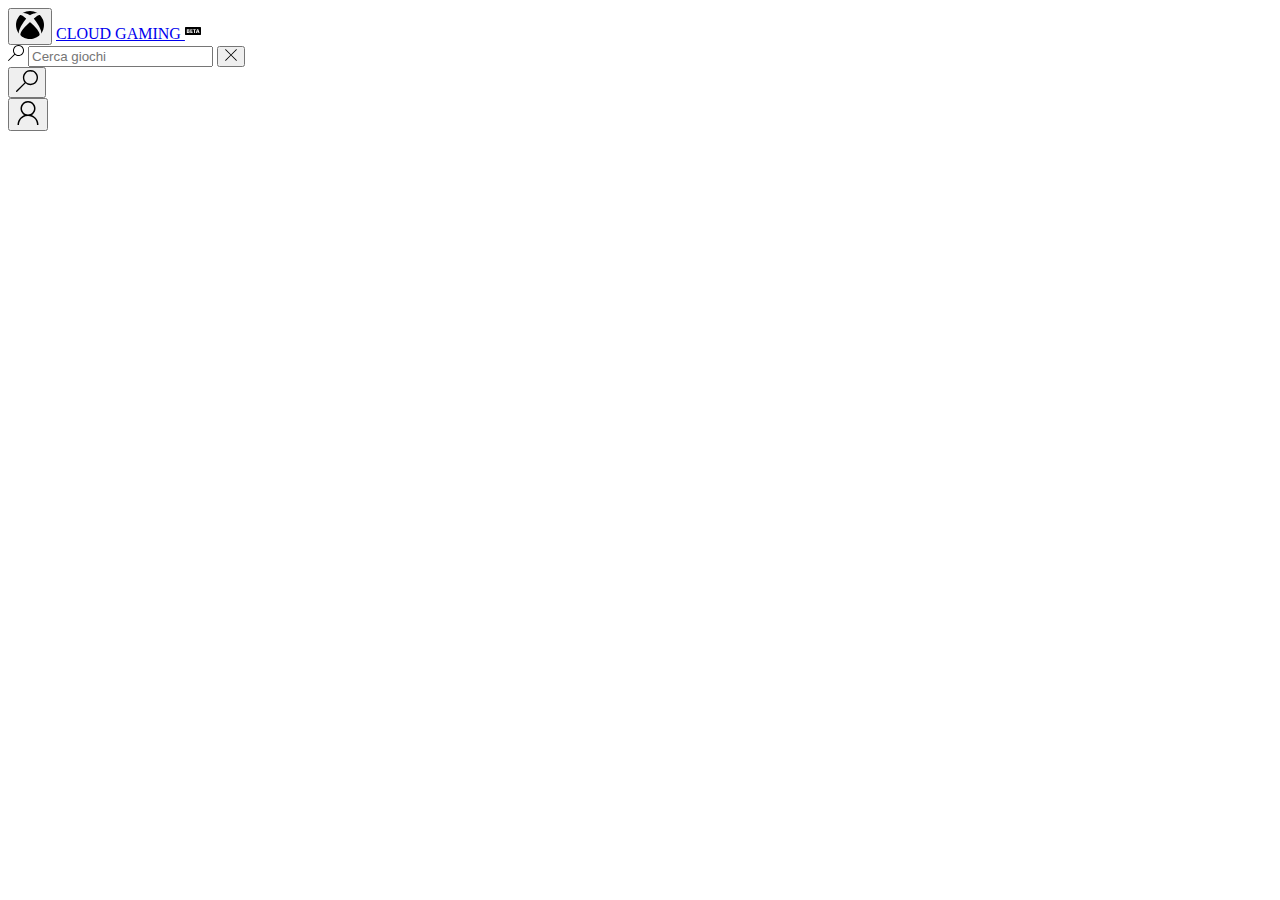
==== game.html @ 28922e5b "Merge pull request #56 from JCGrnm/feature/game-page" ====
<!DOCTYPE html>
<html lang="en">
  <head>
    <meta charset="UTF-8" />
    <meta http-equiv="X-UA-Compatible" content="IE=edge" />
    <meta name="viewport" content="width=device-width, initial-scale=1.0" />
    <title>Xbox Cloud Gaming (beta)</title>
    <link rel="icon" type="x/icon" href="./assets/consoles-xbox-16.ico" />
    <link rel="stylesheet" href="./css/index.css" />
  </head>
  <body>
    <nav>
      <div class="navbar">
        <div class="navbar__left">
          <button>
            <svg
              xmlns="http://www.w3.org/2000/svg"
              viewBox="0 0 2048 2048"
              width="28px"
              height="28px"
              class="Button-module__buttonIcon___540Jm Button-module__noMargin___5UbzU XboxButton-module__headerXboxIcon___Wjzpv Icon-module__icon___6ICyA"
              aria-hidden="true"
            >
              <title>Guida Xbox Cloud Gaming</title>
              <path
                d="M492 158q-4 0-5-1v-2l2-3Q614 77 746 39t278-39q143 0 277 38t256 113l3 2q-3 5-6 5-8 0-17-2t-17-4q-9-1-18-1t-18 0q-47 0-95 9t-96 24-92 34-88 39q-22 11-44 21t-43 25h-5q-43-27-100-54t-120-49-123-36-113-14q-19 0-39 4t-34 4zm251 412q-44 53-101 128T525 862t-117 184-102 189-72 180-28 156q0 17 2 37t8 36l-1 2-2 1-4-2q-103-139-156-293T0 1024q0-98 20-199t60-196 96-180 130-153q5-4 15-5t15-2q30 0 66 14t75 38 76 53 74 60 65 59 51 50l1 4-1 3zm968-281q7 0 16 1t15 6q73 71 130 155t96 178 59 194 21 201q0 173-53 328t-156 293l-6 1-2-3q3-4 5-14t3-21 2-22 1-16q0-69-27-155t-72-180-102-190-117-184-117-163-102-129l-1-3 1-3q21-21 50-49t65-58 73-61 77-53 75-38 66-15zm-687 533q29 18 56 42t54 47q42 37 102 94t127 128 131 149 117 155 84 149 32 129q0 23-6 43t-23 37q-31 31-69 57t-76 49q-120 72-254 109t-275 38q-141 0-274-37t-255-110q-17-10-43-26t-51-37-47-40-27-39q-7-20-7-45 0-54 30-122t78-142 110-149 123-142 118-123 97-92q34-30 72-64t76-58z"
              ></path>
            </svg>
          </button>
          <a href="./index.html"
            >CLOUD GAMING
            <svg
              xmlns="http://www.w3.org/2000/svg"
              viewBox="0 0 2048 2048"
              width="1em"
              height="1em"
              class="CloudGamingButton-module__betaIcon___Xy-SS Icon-module__icon___6ICyA Icon-module__xLarge___Hh0AA"
            >
              <title>BETA</title>
              <path
                d="M395 986h-49V869h42q14 0 28 2t26 8 19 16 8 28q0 32-22 47t-52 16zm93 146q0 36-25 51t-57 15h-60v-130h61q31 0 56 14t25 50zm1133-257q2 23 9 44l53 166h-127l54-167q8-21 9-43h2zm334-363q19 0 36 7t29 20 20 30 8 36v838q0 19-7 36t-20 29-30 20-36 8H93q-19 0-36-7t-29-20-20-30-8-36V605q0-19 7-36t20-29 30-20 36-8h1862zM605 1133q0-52-33-81t-82-37v-1q19-6 36-16t31-24 21-32 8-39q0-35-16-57t-41-36-55-18-59-5H235v493h190q35 0 67-8t58-26 40-46 15-67zm377 147v-90H797v-113h162v-90H797V878h174v-91H686v493h296zm291 0V878h141v-91h-392v91h139v402h112zm470 0h121l-175-493h-132l-179 493h120l35-110h175l35 110z"
              ></path>
            </svg>
          </a>
        </div>
        <div class="navbar__right">
          <form>
            <label for="search">
              <div class="navbar__searchbar">
                <div class="navbar__searchbar-inner">
                  <svg
                    xmlns="http://www.w3.org/2000/svg"
                    viewBox="0 0 2048 2048"
                    width="16px"
                    height="16px"
                    class="Button-module__buttonIcon___540Jm Button-module__noMargin___5UbzU SmallScreenSearchIconButton-module__icon___pnlay Icon-module__icon___6ICyA"
                    aria-hidden="true"
                  >
                    <path
                      d="M1344 0q97 0 187 25t168 71 143 110 110 142 71 169 25 187q0 97-25 187t-71 168-110 143-142 110-169 71-187 25q-127 0-240-41t-211-122l-784 784q-19 19-45 19t-45-19-19-45q0-26 19-45l784-784q-80-98-121-211t-42-240q0-97 25-187t71-168 110-143T988 96t169-71 187-25zm0 1280q119 0 224-45t183-124 123-183 46-224q0-119-45-224t-124-183-183-123-224-46q-119 0-224 45T937 297 814 480t-46 224q0 119 45 224t124 183 183 123 224 46z"
                    ></path>
                  </svg>
                  <input
                    type="search"
                    id="search"
                    placeholder="Cerca giochi"
                    autocomplete="off"
                  />
                  <button>
                    <svg
                      xmlns="http://www.w3.org/2000/svg"
                      viewBox="0 0 2048 2048"
                      width="12px"
                      height="12px"
                      class="Button-module__buttonIcon___540Jm Button-module__noMargin___5UbzU Input-module__acceleratorIcon___aeQsz Icon-module__icon___6ICyA Icon-module__xxSmall___vViZA"
                      aria-hidden="true"
                    >
                      <path
                        d="M2029 109l-914 915 914 915-90 90-915-914-915 914-90-90 914-915L19 109l90-90 915 914 915-914 90 90z"
                      ></path>
                    </svg>
                  </button>
                </div>
              </div>
            </label>
            <button class="navbar__search-btn">
              <svg
                xmlns="http://www.w3.org/2000/svg"
                viewBox="0 0 2048 2048"
                width="22px"
                height="22px"
                class="Button-module__buttonIcon___540Jm Button-module__noMargin___5UbzU SmallScreenSearchIconButton-module__icon___pnlay Icon-module__icon___6ICyA"
                aria-hidden="true"
              >
                <path
                  d="M1344 0q97 0 187 25t168 71 143 110 110 142 71 169 25 187q0 97-25 187t-71 168-110 143-142 110-169 71-187 25q-127 0-240-41t-211-122l-784 784q-19 19-45 19t-45-19-19-45q0-26 19-45l784-784q-80-98-121-211t-42-240q0-97 25-187t71-168 110-143T988 96t169-71 187-25zm0 1280q119 0 224-45t183-124 123-183 46-224q0-119-45-224t-124-183-183-123-224-46q-119 0-224 45T937 297 814 480t-46 224q0 119 45 224t124 183 183 123 224 46z"
                ></path>
              </svg>
            </button>
          </form>
          <button class="navbar__user-btn">
            <svg
              xmlns="http://www.w3.org/2000/svg"
              viewBox="0 0 2048 2048"
              width="24px"
              height="24px"
              class="GamerPic-module__playerIcon___plBaj Icon-module__icon___6ICyA"
              aria-hidden="true"
            >
              <path
                d="M1329 1203q136 47 245 131t187 195 118 243 41 276h-128q0-164-58-304t-162-244-243-161-305-59q-108 0-206 27t-184 76-155 119-119 155-77 184-27 207H128q0-143 42-274t119-242 186-195 245-133q-78-42-140-102T475 968t-67-156-24-172q0-88 23-170t64-153 100-129T701 88t153-65 170-23q88 0 170 23t153 64 129 100 100 130 65 153 23 170q0 87-23 170t-67 157-106 134-139 102zM512 640q0 106 40 199t110 162 163 110 199 41q106 0 199-40t162-110 110-163 41-199q0-106-40-199t-110-162-163-110-199-41q-106 0-199 40T663 278 553 441t-41 199z"
              ></path>
            </svg>
          </button>
        </div>
      </div>
    </nav>
    <main>
      <div class="sections-wrapper"></div>
    </main>
    <!-- <footer>
      <div class="footer">
        <div class="footer__content">
          <div class="footer__column footer__column--explore">
            <h3>Esplora</h3>
            <a href="#">Xbox console</a>
            <a href="#">Giochi per Xbox</a>
            <a href="#">Xbox Game Pass</a>
            <a href="#">Accessori per Xbox</a>
          </div>
          <div class="footer__column footer__column--resource">
            <h3>Risorse</h3>
            <a href="#">Supporto Xbox</a>
            <a href="#">Commenti e suggerimenti</a>
            <a href="#">Standard della community</a>
            <a href="#">Avviso Fotosensibilità</a>
          </div>
          <div class="footer__column footer__column--store">
            <h3>Microsoft Store</h3>
            <a href="#">Account Microsoft</a>
            <a href="#">Supporto Microsoft Store</a>
            <a href="#">Resi</a>
            <a href="#">Tracciamento ordini</a>
          </div>
          <div class="footer__column footer__column--devs">
            <h3>Per sviluppatori</h3>
            <a href="#">Giochi</a>
            <a href="#">ID@Xbox</a>
            <a href="#">Windows</a>
            <a href="#">Creators Program</a>
          </div>
        </div>
        <div class="footer__row">
          <div class="footer__lang">
            <a href="#"
              ><svg
                fill="#000000"
                version="1.1"
                id="Capa_1"
                xmlns="http://www.w3.org/2000/svg"
                xmlns:xlink="http://www.w3.org/1999/xlink"
                viewBox="0 0 48.625 48.625"
                xml:space="preserve"
              >
                <g id="SVGRepo_bgCarrier" stroke-width="0"></g>
                <g
                  id="SVGRepo_tracerCarrier"
                  stroke-linecap="round"
                  stroke-linejoin="round"
                ></g>
                <g id="SVGRepo_iconCarrier">
                  <g>
                    <g>
                      <polygon
                        points="35.432,10.815 35.479,11.176 34.938,11.288 34.866,12.057 35.514,12.057 36.376,11.974 36.821,11.445 36.348,11.261 36.089,10.963 35.7,10.333 35.514,9.442 34.783,9.591 34.578,9.905 34.578,10.259 34.93,10.5 "
                      ></polygon>
                      <polygon
                        points="34.809,11.111 34.848,10.629 34.419,10.444 33.819,10.583 33.374,11.297 33.374,11.76 33.893,11.76 "
                      ></polygon>
                      <path
                        d="M22.459,13.158l-0.132,0.34h-0.639v0.33h0.152c0,0,0.009,0.07,0.022,0.162l0.392-0.033l0.245-0.152l0.064-0.307 l0.317-0.027l0.125-0.258l-0.291-0.06L22.459,13.158z"
                      ></path>
                      <polygon
                        points="20.812,13.757 20.787,14.08 21.25,14.041 21.298,13.717 21.02,13.498 "
                      ></polygon>
                      <path
                        d="M48.619,24.061c-0.007-0.711-0.043-1.417-0.11-2.112c-0.225-2.317-0.779-4.538-1.609-6.62 c-0.062-0.155-0.119-0.312-0.185-0.465c-1.106-2.613-2.659-4.992-4.56-7.045c-0.125-0.134-0.252-0.266-0.379-0.396 c-0.359-0.373-0.728-0.737-1.11-1.086C36.344,2.402,30.604,0,24.312,0C17.967,0,12.186,2.445,7.852,6.44 C6.842,7.371,5.914,8.387,5.072,9.475C1.896,13.583,0,18.729,0,24.312c0,13.407,10.907,24.313,24.313,24.313 c9.43,0,17.617-5.4,21.647-13.268c0.862-1.682,1.533-3.475,1.985-5.354c0.115-0.477,0.214-0.956,0.3-1.441 c0.245-1.381,0.379-2.801,0.379-4.25C48.625,24.228,48.62,24.145,48.619,24.061z M44.043,14.344l0.141-0.158 c0.185,0.359,0.358,0.724,0.523,1.094l-0.23-0.009l-0.434,0.06V14.344z M40.53,10.102l0.004-1.086 c0.382,0.405,0.75,0.822,1.102,1.254l-0.438,0.652l-1.531-0.014l-0.096-0.319L40.53,10.102z M11.202,7.403V7.362h0.487 l0.042-0.167h0.797v0.348l-0.229,0.306h-1.098L11.202,7.403L11.202,7.403z M11.98,8.488c0,0,0.487-0.083,0.529-0.083 s0,0.486,0,0.486L11.411,8.96l-0.209-0.25L11.98,8.488z M45.592,18.139h-1.779l-1.084-0.807l-1.141,0.111v0.696h-0.361 l-0.39-0.278l-1.976-0.501v-1.28l-2.504,0.195l-0.776,0.417h-0.994L34.1,16.643l-1.207,0.67v1.261l-2.467,1.78l0.205,0.76h0.5 L31,21.838l-0.352,0.129l-0.019,1.892l2.132,2.428h0.928l0.056-0.148h1.668l0.481-0.445h0.946l0.519,0.52l1.41,0.146l-0.187,1.875 l1.565,2.763l-0.824,1.575l0.056,0.742l0.649,0.647v1.784l0.852,1.146v1.482h0.736c-4.096,5.029-10.33,8.25-17.305,8.25 C12.009,46.625,2,36.615,2,24.312c0-3.097,0.636-6.049,1.781-8.732v-0.696l0.798-0.969c0.277-0.523,0.574-1.033,0.891-1.53 l0.036,0.405l-0.926,1.125c-0.287,0.542-0.555,1.096-0.798,1.665v1.27l0.927,0.446v1.765l0.889,1.517l0.723,0.111l0.093-0.52 l-0.853-1.316l-0.167-1.279h0.5l0.211,1.316l1.233,1.799L7.02,21.27l0.784,1.199l1.947,0.482v-0.315l0.779,0.111l-0.074,0.556 l0.612,0.112l0.945,0.258l1.335,1.521l1.705,0.129l0.167,1.391l-1.167,0.816l-0.055,1.242l-0.167,0.76l1.688,2.113l0.129,0.724 c0,0,0.612,0.166,0.687,0.166c0.074,0,1.372,0.983,1.372,0.983v3.819l0.463,0.13l-0.315,1.762l0.779,1.039l-0.144,1.746 l1.029,1.809l1.321,1.154l1.328,0.024l0.13-0.427l-0.976-0.822l0.056-0.408l0.175-0.5l0.037-0.51l-0.66-0.02l-0.333-0.418 l0.548-0.527l0.074-0.398l-0.612-0.175l0.036-0.37l0.872-0.132l1.326-0.637l0.445-0.816l1.391-1.78l-0.316-1.392l0.427-0.741 l1.279,0.039l0.861-0.682l0.278-2.686l0.955-1.213l0.167-0.779l-0.871-0.279l-0.575-0.943l-1.965-0.02l-1.558-0.594l-0.074-1.111 l-0.52-0.909l-1.409-0.021l-0.814-1.278l-0.723-0.353l-0.037,0.39l-1.316,0.078l-0.482-0.671l-1.373-0.279l-1.131,1.307 l-1.78-0.302l-0.129-2.006l-1.299-0.222l0.521-0.984l-0.149-0.565l-1.707,1.141l-1.074-0.131L9.48,21.016l0.234-0.865l0.592-1.091 l1.363-0.69l2.632-0.001l-0.007,0.803l0.946,0.44l-0.075-1.372l0.682-0.686l1.376-0.904l0.094-0.636l1.372-1.428l1.459-0.808 l-0.129-0.106l0.988-0.93l0.362,0.096l0.166,0.208l0.375-0.416l0.092-0.041l-0.411-0.058l-0.417-0.139v-0.4l0.221-0.181h0.487 l0.223,0.098l0.193,0.39l0.236-0.036v-0.034l0.068,0.023l0.684-0.105l0.097-0.334l0.39,0.098v0.362l-0.362,0.249h0.001 l0.053,0.397l1.239,0.382c0,0,0.001,0.005,0.003,0.015l0.285-0.024l0.019-0.537l-0.982-0.447l-0.056-0.258l0.815-0.278l0.036-0.78 l-0.852-0.519l-0.056-1.315l-1.168,0.574h-0.426l0.112-1.001l-1.59-0.375l-0.658,0.497v1.516l-1.183,0.375l-0.474,0.988 l-0.514,0.083v-1.264l-1.112-0.154l-0.556-0.362l-0.224-0.819l1.989-1.164l0.973-0.296l0.098,0.654l0.542-0.028l0.042-0.329 l0.567-0.081l0.01-0.115l-0.244-0.101l-0.056-0.348l0.697-0.059l0.421-0.438l0.023-0.032l0.005,0.002l0.128-0.132l1.465-0.185 l0.648,0.55l-1.699,0.905l2.162,0.51l0.28-0.723h0.945l0.334-0.63l-0.668-0.167V6.212L22.69,5.284l-1.446,0.167l-0.816,0.427 l0.056,1.038l-0.853-0.13L19.5,6.212l0.817-0.742l-1.483-0.074l-0.426,0.129l-0.185,0.5l0.556,0.094l-0.111,0.556l-0.945,0.056 l-0.148,0.37l-1.371,0.038c0,0-0.038-0.778-0.093-0.778c-0.055,0,1.075-0.019,1.075-0.019l0.817-0.798l-0.446-0.223l-0.593,0.576 l-0.984-0.056l-0.593-0.816h-1.261L12.81,6.008h1.206l0.11,0.353l-0.313,0.291l1.335,0.037l0.204,0.482l-1.503-0.056l-0.073-0.371 L12.831,6.54L12.33,6.262l-1.125,0.009C14.888,3.588,19.417,2,24.312,2c5.642,0,10.797,2.109,14.73,5.574l-0.265,0.474 l-1.029,0.403l-0.434,0.471l0.1,0.549l0.531,0.074l0.32,0.8l0.916-0.369l0.151,1.07h-0.276l-0.752-0.111l-0.834,0.14l-0.807,1.14 l-1.154,0.181l-0.167,0.988l0.487,0.115l-0.141,0.635l-1.146-0.23l-1.051,0.23l-0.223,0.585l0.182,1.228l0.617,0.289l1.035-0.006 l0.699-0.063l0.213-0.556l1.092-1.419l0.719,0.147l0.708-0.64l0.132,0.5l1.742,1.175l-0.213,0.286l-0.785-0.042l0.302,0.428 l0.483,0.106l0.566-0.236l-0.012-0.682l0.251-0.126l-0.202-0.214l-1.162-0.648l-0.306-0.861h0.966l0.309,0.306l0.832,0.717 l0.035,0.867l0.862,0.918l0.321-1.258l0.597-0.326l0.112,1.029l0.583,0.64l1.163-0.02c0.225,0.579,0.427,1.168,0.604,1.769 L45.592,18.139z M13.261,11.046l0.584-0.278l0.528,0.126l-0.182,0.709l-0.57,0.181L13.261,11.046z M16.36,12.715v0.459h-1.334 l-0.5-0.139l0.125-0.32l0.641-0.265h0.876v0.265H16.36z M16.974,13.355V13.8l-0.334,0.215l-0.416,0.077c0,0,0-0.667,0-0.737 H16.974z M16.598,13.174v-0.529l0.459,0.418L16.598,13.174z M16.807,14.244v0.433l-0.319,0.32h-0.709l0.111-0.486l0.335-0.029 l0.069-0.167L16.807,14.244z M15.041,13.355h0.737l-0.945,1.321l-0.39-0.209l0.084-0.556L15.041,13.355z M18.059,14.092v0.432 H17.35l-0.194-0.28v-0.402h0.056L18.059,14.092z M17.404,13.498l0.202-0.212l0.341,0.212l-0.273,0.225L17.404,13.498z M45.954,19.265l0.07-0.082c0.029,0.126,0.06,0.252,0.088,0.38L45.954,19.265z"
                      ></path>
                      <path
                        d="M3.782,14.884v0.696c0.243-0.568,0.511-1.122,0.798-1.665L3.782,14.884z"
                      ></path>
                    </g>
                  </g>
                </g>
              </svg>
              Italiano (Italia)</a
            >
          </div>
          <div class="footer__links">
            <a href="#">Riferimenti societari</a>
            <a href="#">Contatta Microsoft</a>
            <a href="#">Privacy e cookie</a>
            <a href="#">Gestisci i cookie</a>
            <a href="#">Condizioni per l'utilizzo</a>
            <a href="#">Marchi</a>
            <a href="#">Comunicazioni di terze parti</a>
            <a href="#">Informazioni sulle inserzioni</a>
            <a href="#">EU Compliance DoCs</a>
            <a href="#">Accessibilità</a>
            <p>© Microsoft 2023</p>
          </div>
        </div>
      </div>
    </footer> -->
  </body>
</html>
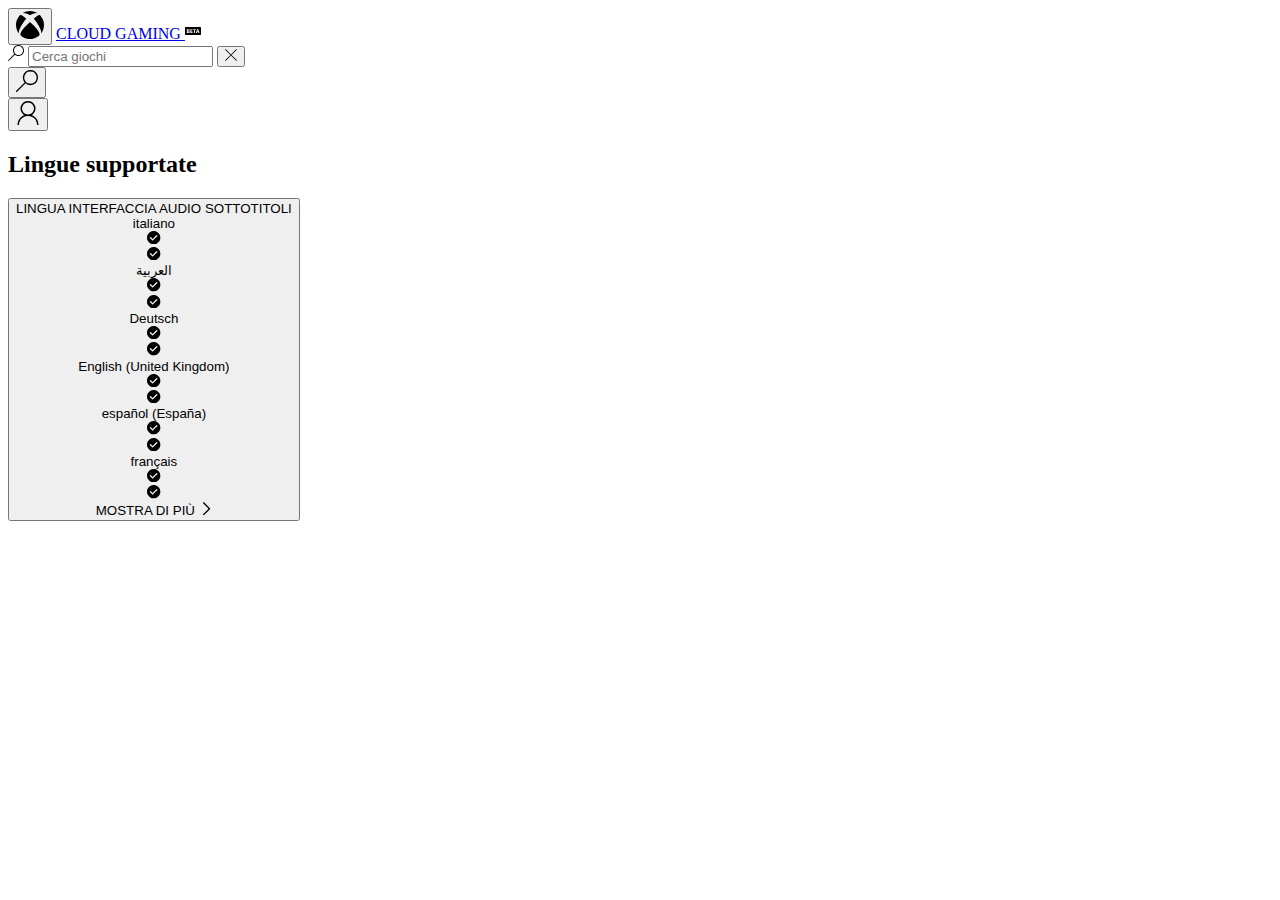
==== commit b8d98c00: "feat: language button" ====
--- a/game.html
+++ b/game.html
@@ -116,7 +116,220 @@
       </div>
     </nav>
     <main>
-      <div class="sections-wrapper"></div>
+      <div class="sections-wrapper">
+        <div class="language-section">
+          <div class="section-text">
+            <h2>Lingue supportate</h2>
+          </div>
+          <div class="language-section__content">
+            <button class="language-button">
+              <div class="language-button__main">
+                <div class="language-button__head">
+                  <span>LINGUA</span>
+                  <span>INTERFACCIA</span>
+                  <span>AUDIO</span>
+                  <span>SOTTOTITOLI</span>
+                </div>
+                <div class="language-button__body">
+                  <span>italiano</span>
+                  <div class="language-button__body-svg--first">
+                    <svg
+                      width="1em"
+                      height="1em"
+                      viewBox="0 0 32 32"
+                      class="SupportedLanguages-modulesupportedIcon_dhfjt Icon-moduleicon_6ICyA Icon-modulesmall_Wn-vn"
+                    >
+                      <path
+                        d="M16 0c1.467 0 2.878.189 4.233.567a15.9 15.9 0 013.817 1.616 16.209 16.209 0 015.75 5.75 16.43 16.43 0 011.617 3.817c.389 1.367.583 2.783.583 4.25s-.189 2.878-.567 4.233a16.212 16.212 0 01-1.616 3.834c-.7 1.2-1.534 2.277-2.5 3.233a16.74 16.74 0 01-3.25 2.5c-1.2.711-2.473 1.25-3.817 1.617A17.06 17.06 0 0116 32a15.758 15.758 0 01-8.067-2.183A16.117 16.117 0 012.2 24.083 15.832 15.832 0 01.583 20.25 16.347 16.347 0 010 16c0-1.467.189-2.878.567-4.233a16.212 16.212 0 011.616-3.834c.7-1.2 1.534-2.277 2.5-3.233a16.74 16.74 0 013.25-2.5c1.2-.711 2.473-1.25 3.817-1.617A17.06 17.06 0 0116 0zm6.204 10.379l-8.677 8.676-3.93-3.93-.121-.109-.155-.11c-.664-.407-1.489-.313-2.021.22a1.625 1.625 0 000 2.298l5.079 5.079.121.109.155.111c.664.406 1.49.312 2.022-.22l9.825-9.826.11-.122.11-.154c.407-.664.313-1.49-.22-2.022a1.625 1.625 0 00-2.298 0z"
+                        fill-rule="evenodd"
+                      ></path>
+                    </svg>
+                  </div>
+                  <div class="language-button__body-svg--second">
+                    <svg
+                      width="1em"
+                      height="1em"
+                      viewBox="0 0 32 32"
+                      class="SupportedLanguages-modulesupportedIcon_dhfjt Icon-moduleicon_6ICyA Icon-modulesmall_Wn-vn"
+                    >
+                      <path
+                        d="M16 0c1.467 0 2.878.189 4.233.567a15.9 15.9 0 013.817 1.616 16.209 16.209 0 015.75 5.75 16.43 16.43 0 011.617 3.817c.389 1.367.583 2.783.583 4.25s-.189 2.878-.567 4.233a16.212 16.212 0 01-1.616 3.834c-.7 1.2-1.534 2.277-2.5 3.233a16.74 16.74 0 01-3.25 2.5c-1.2.711-2.473 1.25-3.817 1.617A17.06 17.06 0 0116 32a15.758 15.758 0 01-8.067-2.183A16.117 16.117 0 012.2 24.083 15.832 15.832 0 01.583 20.25 16.347 16.347 0 010 16c0-1.467.189-2.878.567-4.233a16.212 16.212 0 011.616-3.834c.7-1.2 1.534-2.277 2.5-3.233a16.74 16.74 0 013.25-2.5c1.2-.711 2.473-1.25 3.817-1.617A17.06 17.06 0 0116 0zm6.204 10.379l-8.677 8.676-3.93-3.93-.121-.109-.155-.11c-.664-.407-1.489-.313-2.021.22a1.625 1.625 0 000 2.298l5.079 5.079.121.109.155.111c.664.406 1.49.312 2.022-.22l9.825-9.826.11-.122.11-.154c.407-.664.313-1.49-.22-2.022a1.625 1.625 0 00-2.298 0z"
+                        fill-rule="evenodd"
+                      ></path>
+                    </svg>
+                  </div>
+                  <div class="language-button__body-svg--third"></div>
+                </div>
+                <div class="language-button__body">
+                  <span>العربية</span>
+                  <div class="language-button__body-svg--first">
+                    <svg
+                      width="1em"
+                      height="1em"
+                      viewBox="0 0 32 32"
+                      class="SupportedLanguages-modulesupportedIcon_dhfjt Icon-moduleicon_6ICyA Icon-modulesmall_Wn-vn"
+                    >
+                      <path
+                        d="M16 0c1.467 0 2.878.189 4.233.567a15.9 15.9 0 013.817 1.616 16.209 16.209 0 015.75 5.75 16.43 16.43 0 011.617 3.817c.389 1.367.583 2.783.583 4.25s-.189 2.878-.567 4.233a16.212 16.212 0 01-1.616 3.834c-.7 1.2-1.534 2.277-2.5 3.233a16.74 16.74 0 01-3.25 2.5c-1.2.711-2.473 1.25-3.817 1.617A17.06 17.06 0 0116 32a15.758 15.758 0 01-8.067-2.183A16.117 16.117 0 012.2 24.083 15.832 15.832 0 01.583 20.25 16.347 16.347 0 010 16c0-1.467.189-2.878.567-4.233a16.212 16.212 0 011.616-3.834c.7-1.2 1.534-2.277 2.5-3.233a16.74 16.74 0 013.25-2.5c1.2-.711 2.473-1.25 3.817-1.617A17.06 17.06 0 0116 0zm6.204 10.379l-8.677 8.676-3.93-3.93-.121-.109-.155-.11c-.664-.407-1.489-.313-2.021.22a1.625 1.625 0 000 2.298l5.079 5.079.121.109.155.111c.664.406 1.49.312 2.022-.22l9.825-9.826.11-.122.11-.154c.407-.664.313-1.49-.22-2.022a1.625 1.625 0 00-2.298 0z"
+                        fill-rule="evenodd"
+                      ></path>
+                    </svg>
+                  </div>
+                  <div class="language-button__body-svg--second">
+                    <svg
+                      width="1em"
+                      height="1em"
+                      viewBox="0 0 32 32"
+                      class="SupportedLanguages-modulesupportedIcon_dhfjt Icon-moduleicon_6ICyA Icon-modulesmall_Wn-vn"
+                    >
+                      <path
+                        d="M16 0c1.467 0 2.878.189 4.233.567a15.9 15.9 0 013.817 1.616 16.209 16.209 0 015.75 5.75 16.43 16.43 0 011.617 3.817c.389 1.367.583 2.783.583 4.25s-.189 2.878-.567 4.233a16.212 16.212 0 01-1.616 3.834c-.7 1.2-1.534 2.277-2.5 3.233a16.74 16.74 0 01-3.25 2.5c-1.2.711-2.473 1.25-3.817 1.617A17.06 17.06 0 0116 32a15.758 15.758 0 01-8.067-2.183A16.117 16.117 0 012.2 24.083 15.832 15.832 0 01.583 20.25 16.347 16.347 0 010 16c0-1.467.189-2.878.567-4.233a16.212 16.212 0 011.616-3.834c.7-1.2 1.534-2.277 2.5-3.233a16.74 16.74 0 013.25-2.5c1.2-.711 2.473-1.25 3.817-1.617A17.06 17.06 0 0116 0zm6.204 10.379l-8.677 8.676-3.93-3.93-.121-.109-.155-.11c-.664-.407-1.489-.313-2.021.22a1.625 1.625 0 000 2.298l5.079 5.079.121.109.155.111c.664.406 1.49.312 2.022-.22l9.825-9.826.11-.122.11-.154c.407-.664.313-1.49-.22-2.022a1.625 1.625 0 00-2.298 0z"
+                        fill-rule="evenodd"
+                      ></path>
+                    </svg>
+                  </div>
+                  <div class="language-button__body-svg--third"></div>
+                </div>
+                <div class="language-button__body">
+                  <span>Deutsch</span>
+                  <div class="language-button__body-svg--first">
+                    <svg
+                      width="1em"
+                      height="1em"
+                      viewBox="0 0 32 32"
+                      class="SupportedLanguages-modulesupportedIcon_dhfjt Icon-moduleicon_6ICyA Icon-modulesmall_Wn-vn"
+                    >
+                      <path
+                        d="M16 0c1.467 0 2.878.189 4.233.567a15.9 15.9 0 013.817 1.616 16.209 16.209 0 015.75 5.75 16.43 16.43 0 011.617 3.817c.389 1.367.583 2.783.583 4.25s-.189 2.878-.567 4.233a16.212 16.212 0 01-1.616 3.834c-.7 1.2-1.534 2.277-2.5 3.233a16.74 16.74 0 01-3.25 2.5c-1.2.711-2.473 1.25-3.817 1.617A17.06 17.06 0 0116 32a15.758 15.758 0 01-8.067-2.183A16.117 16.117 0 012.2 24.083 15.832 15.832 0 01.583 20.25 16.347 16.347 0 010 16c0-1.467.189-2.878.567-4.233a16.212 16.212 0 011.616-3.834c.7-1.2 1.534-2.277 2.5-3.233a16.74 16.74 0 013.25-2.5c1.2-.711 2.473-1.25 3.817-1.617A17.06 17.06 0 0116 0zm6.204 10.379l-8.677 8.676-3.93-3.93-.121-.109-.155-.11c-.664-.407-1.489-.313-2.021.22a1.625 1.625 0 000 2.298l5.079 5.079.121.109.155.111c.664.406 1.49.312 2.022-.22l9.825-9.826.11-.122.11-.154c.407-.664.313-1.49-.22-2.022a1.625 1.625 0 00-2.298 0z"
+                        fill-rule="evenodd"
+                      ></path>
+                    </svg>
+                  </div>
+                  <div class="language-button__body-svg--second">
+                    <svg
+                      width="1em"
+                      height="1em"
+                      viewBox="0 0 32 32"
+                      class="SupportedLanguages-modulesupportedIcon_dhfjt Icon-moduleicon_6ICyA Icon-modulesmall_Wn-vn"
+                    >
+                      <path
+                        d="M16 0c1.467 0 2.878.189 4.233.567a15.9 15.9 0 013.817 1.616 16.209 16.209 0 015.75 5.75 16.43 16.43 0 011.617 3.817c.389 1.367.583 2.783.583 4.25s-.189 2.878-.567 4.233a16.212 16.212 0 01-1.616 3.834c-.7 1.2-1.534 2.277-2.5 3.233a16.74 16.74 0 01-3.25 2.5c-1.2.711-2.473 1.25-3.817 1.617A17.06 17.06 0 0116 32a15.758 15.758 0 01-8.067-2.183A16.117 16.117 0 012.2 24.083 15.832 15.832 0 01.583 20.25 16.347 16.347 0 010 16c0-1.467.189-2.878.567-4.233a16.212 16.212 0 011.616-3.834c.7-1.2 1.534-2.277 2.5-3.233a16.74 16.74 0 013.25-2.5c1.2-.711 2.473-1.25 3.817-1.617A17.06 17.06 0 0116 0zm6.204 10.379l-8.677 8.676-3.93-3.93-.121-.109-.155-.11c-.664-.407-1.489-.313-2.021.22a1.625 1.625 0 000 2.298l5.079 5.079.121.109.155.111c.664.406 1.49.312 2.022-.22l9.825-9.826.11-.122.11-.154c.407-.664.313-1.49-.22-2.022a1.625 1.625 0 00-2.298 0z"
+                        fill-rule="evenodd"
+                      ></path>
+                    </svg>
+                  </div>
+                  <div class="language-button__body-svg--third"></div>
+                </div>
+                <div class="language-button__body">
+                  <span>English (United Kingdom)</span>
+                  <div class="language-button__body-svg--first">
+                    <svg
+                      width="1em"
+                      height="1em"
+                      viewBox="0 0 32 32"
+                      class="SupportedLanguages-modulesupportedIcon_dhfjt Icon-moduleicon_6ICyA Icon-modulesmall_Wn-vn"
+                    >
+                      <path
+                        d="M16 0c1.467 0 2.878.189 4.233.567a15.9 15.9 0 013.817 1.616 16.209 16.209 0 015.75 5.75 16.43 16.43 0 011.617 3.817c.389 1.367.583 2.783.583 4.25s-.189 2.878-.567 4.233a16.212 16.212 0 01-1.616 3.834c-.7 1.2-1.534 2.277-2.5 3.233a16.74 16.74 0 01-3.25 2.5c-1.2.711-2.473 1.25-3.817 1.617A17.06 17.06 0 0116 32a15.758 15.758 0 01-8.067-2.183A16.117 16.117 0 012.2 24.083 15.832 15.832 0 01.583 20.25 16.347 16.347 0 010 16c0-1.467.189-2.878.567-4.233a16.212 16.212 0 011.616-3.834c.7-1.2 1.534-2.277 2.5-3.233a16.74 16.74 0 013.25-2.5c1.2-.711 2.473-1.25 3.817-1.617A17.06 17.06 0 0116 0zm6.204 10.379l-8.677 8.676-3.93-3.93-.121-.109-.155-.11c-.664-.407-1.489-.313-2.021.22a1.625 1.625 0 000 2.298l5.079 5.079.121.109.155.111c.664.406 1.49.312 2.022-.22l9.825-9.826.11-.122.11-.154c.407-.664.313-1.49-.22-2.022a1.625 1.625 0 00-2.298 0z"
+                        fill-rule="evenodd"
+                      ></path>
+                    </svg>
+                  </div>
+                  <div class="language-button__body-svg--second">
+                    <svg
+                      width="1em"
+                      height="1em"
+                      viewBox="0 0 32 32"
+                      class="SupportedLanguages-modulesupportedIcon_dhfjt Icon-moduleicon_6ICyA Icon-modulesmall_Wn-vn"
+                    >
+                      <path
+                        d="M16 0c1.467 0 2.878.189 4.233.567a15.9 15.9 0 013.817 1.616 16.209 16.209 0 015.75 5.75 16.43 16.43 0 011.617 3.817c.389 1.367.583 2.783.583 4.25s-.189 2.878-.567 4.233a16.212 16.212 0 01-1.616 3.834c-.7 1.2-1.534 2.277-2.5 3.233a16.74 16.74 0 01-3.25 2.5c-1.2.711-2.473 1.25-3.817 1.617A17.06 17.06 0 0116 32a15.758 15.758 0 01-8.067-2.183A16.117 16.117 0 012.2 24.083 15.832 15.832 0 01.583 20.25 16.347 16.347 0 010 16c0-1.467.189-2.878.567-4.233a16.212 16.212 0 011.616-3.834c.7-1.2 1.534-2.277 2.5-3.233a16.74 16.74 0 013.25-2.5c1.2-.711 2.473-1.25 3.817-1.617A17.06 17.06 0 0116 0zm6.204 10.379l-8.677 8.676-3.93-3.93-.121-.109-.155-.11c-.664-.407-1.489-.313-2.021.22a1.625 1.625 0 000 2.298l5.079 5.079.121.109.155.111c.664.406 1.49.312 2.022-.22l9.825-9.826.11-.122.11-.154c.407-.664.313-1.49-.22-2.022a1.625 1.625 0 00-2.298 0z"
+                        fill-rule="evenodd"
+                      ></path>
+                    </svg>
+                  </div>
+                  <div class="language-button__body-svg--third"></div>
+                </div>
+                <div class="language-button__body">
+                  <span>español (España)</span>
+                  <div class="language-button__body-svg--first">
+                    <svg
+                      width="1em"
+                      height="1em"
+                      viewBox="0 0 32 32"
+                      class="SupportedLanguages-modulesupportedIcon_dhfjt Icon-moduleicon_6ICyA Icon-modulesmall_Wn-vn"
+                    >
+                      <path
+                        d="M16 0c1.467 0 2.878.189 4.233.567a15.9 15.9 0 013.817 1.616 16.209 16.209 0 015.75 5.75 16.43 16.43 0 011.617 3.817c.389 1.367.583 2.783.583 4.25s-.189 2.878-.567 4.233a16.212 16.212 0 01-1.616 3.834c-.7 1.2-1.534 2.277-2.5 3.233a16.74 16.74 0 01-3.25 2.5c-1.2.711-2.473 1.25-3.817 1.617A17.06 17.06 0 0116 32a15.758 15.758 0 01-8.067-2.183A16.117 16.117 0 012.2 24.083 15.832 15.832 0 01.583 20.25 16.347 16.347 0 010 16c0-1.467.189-2.878.567-4.233a16.212 16.212 0 011.616-3.834c.7-1.2 1.534-2.277 2.5-3.233a16.74 16.74 0 013.25-2.5c1.2-.711 2.473-1.25 3.817-1.617A17.06 17.06 0 0116 0zm6.204 10.379l-8.677 8.676-3.93-3.93-.121-.109-.155-.11c-.664-.407-1.489-.313-2.021.22a1.625 1.625 0 000 2.298l5.079 5.079.121.109.155.111c.664.406 1.49.312 2.022-.22l9.825-9.826.11-.122.11-.154c.407-.664.313-1.49-.22-2.022a1.625 1.625 0 00-2.298 0z"
+                        fill-rule="evenodd"
+                      ></path>
+                    </svg>
+                  </div>
+                  <div class="language-button__body-svg--second">
+                    <svg
+                      width="1em"
+                      height="1em"
+                      viewBox="0 0 32 32"
+                      class="SupportedLanguages-modulesupportedIcon_dhfjt Icon-moduleicon_6ICyA Icon-modulesmall_Wn-vn"
+                    >
+                      <path
+                        d="M16 0c1.467 0 2.878.189 4.233.567a15.9 15.9 0 013.817 1.616 16.209 16.209 0 015.75 5.75 16.43 16.43 0 011.617 3.817c.389 1.367.583 2.783.583 4.25s-.189 2.878-.567 4.233a16.212 16.212 0 01-1.616 3.834c-.7 1.2-1.534 2.277-2.5 3.233a16.74 16.74 0 01-3.25 2.5c-1.2.711-2.473 1.25-3.817 1.617A17.06 17.06 0 0116 32a15.758 15.758 0 01-8.067-2.183A16.117 16.117 0 012.2 24.083 15.832 15.832 0 01.583 20.25 16.347 16.347 0 010 16c0-1.467.189-2.878.567-4.233a16.212 16.212 0 011.616-3.834c.7-1.2 1.534-2.277 2.5-3.233a16.74 16.74 0 013.25-2.5c1.2-.711 2.473-1.25 3.817-1.617A17.06 17.06 0 0116 0zm6.204 10.379l-8.677 8.676-3.93-3.93-.121-.109-.155-.11c-.664-.407-1.489-.313-2.021.22a1.625 1.625 0 000 2.298l5.079 5.079.121.109.155.111c.664.406 1.49.312 2.022-.22l9.825-9.826.11-.122.11-.154c.407-.664.313-1.49-.22-2.022a1.625 1.625 0 00-2.298 0z"
+                        fill-rule="evenodd"
+                      ></path>
+                    </svg>
+                  </div>
+                  <div class="language-button__body-svg--third"></div>
+                </div>
+                <div class="language-button__body">
+                  <span>français</span>
+                  <div class="language-button__body-svg--first">
+                    <svg
+                      width="1em"
+                      height="1em"
+                      viewBox="0 0 32 32"
+                      class="SupportedLanguages-modulesupportedIcon_dhfjt Icon-moduleicon_6ICyA Icon-modulesmall_Wn-vn"
+                    >
+                      <path
+                        d="M16 0c1.467 0 2.878.189 4.233.567a15.9 15.9 0 013.817 1.616 16.209 16.209 0 015.75 5.75 16.43 16.43 0 011.617 3.817c.389 1.367.583 2.783.583 4.25s-.189 2.878-.567 4.233a16.212 16.212 0 01-1.616 3.834c-.7 1.2-1.534 2.277-2.5 3.233a16.74 16.74 0 01-3.25 2.5c-1.2.711-2.473 1.25-3.817 1.617A17.06 17.06 0 0116 32a15.758 15.758 0 01-8.067-2.183A16.117 16.117 0 012.2 24.083 15.832 15.832 0 01.583 20.25 16.347 16.347 0 010 16c0-1.467.189-2.878.567-4.233a16.212 16.212 0 011.616-3.834c.7-1.2 1.534-2.277 2.5-3.233a16.74 16.74 0 013.25-2.5c1.2-.711 2.473-1.25 3.817-1.617A17.06 17.06 0 0116 0zm6.204 10.379l-8.677 8.676-3.93-3.93-.121-.109-.155-.11c-.664-.407-1.489-.313-2.021.22a1.625 1.625 0 000 2.298l5.079 5.079.121.109.155.111c.664.406 1.49.312 2.022-.22l9.825-9.826.11-.122.11-.154c.407-.664.313-1.49-.22-2.022a1.625 1.625 0 00-2.298 0z"
+                        fill-rule="evenodd"
+                      ></path>
+                    </svg>
+                  </div>
+                  <div class="language-button__body-svg--second">
+                    <svg
+                      width="1em"
+                      height="1em"
+                      viewBox="0 0 32 32"
+                      class="SupportedLanguages-modulesupportedIcon_dhfjt Icon-moduleicon_6ICyA Icon-modulesmall_Wn-vn"
+                    >
+                      <path
+                        d="M16 0c1.467 0 2.878.189 4.233.567a15.9 15.9 0 013.817 1.616 16.209 16.209 0 015.75 5.75 16.43 16.43 0 011.617 3.817c.389 1.367.583 2.783.583 4.25s-.189 2.878-.567 4.233a16.212 16.212 0 01-1.616 3.834c-.7 1.2-1.534 2.277-2.5 3.233a16.74 16.74 0 01-3.25 2.5c-1.2.711-2.473 1.25-3.817 1.617A17.06 17.06 0 0116 32a15.758 15.758 0 01-8.067-2.183A16.117 16.117 0 012.2 24.083 15.832 15.832 0 01.583 20.25 16.347 16.347 0 010 16c0-1.467.189-2.878.567-4.233a16.212 16.212 0 011.616-3.834c.7-1.2 1.534-2.277 2.5-3.233a16.74 16.74 0 013.25-2.5c1.2-.711 2.473-1.25 3.817-1.617A17.06 17.06 0 0116 0zm6.204 10.379l-8.677 8.676-3.93-3.93-.121-.109-.155-.11c-.664-.407-1.489-.313-2.021.22a1.625 1.625 0 000 2.298l5.079 5.079.121.109.155.111c.664.406 1.49.312 2.022-.22l9.825-9.826.11-.122.11-.154c.407-.664.313-1.49-.22-2.022a1.625 1.625 0 00-2.298 0z"
+                        fill-rule="evenodd"
+                      ></path>
+                    </svg>
+                  </div>
+                  <div class="language-button__body-svg--third"></div>
+                </div>
+              </div>
+              <div class="language-button__footer">
+                <span>MOSTRA DI PIÙ</span>
+                <svg
+                  width="1em"
+                  height="1em"
+                  viewBox="0 0 32 32"
+                  class="ShowMore-moduleshowMoreIcon_cKLDq Icon-moduleicon_6ICyA Icon-modulexxSmall_vViZA"
+                  aria-hidden="true"
+                >
+                  <path
+                    d="M9.775.97l-.092.128a1.627 1.627 0 00.2 2.051l12.994 12.995L9.851 29.171l-.107.12a1.631 1.631 0 00.107 2.178 1.625 1.625 0 002.298 0l14.176-14.175.107-.12a1.631 1.631 0 00-.107-2.179L12.18.851l-.14-.126a1.625 1.625 0 00-2.158.126L9.775.97z"
+                    fill-rule="evenodd"
+                  ></path>
+                </svg>
+              </div>
+            </button>
+          </div>
+        </div>
+      </div>
     </main>
     <!-- <footer>
       <div class="footer">
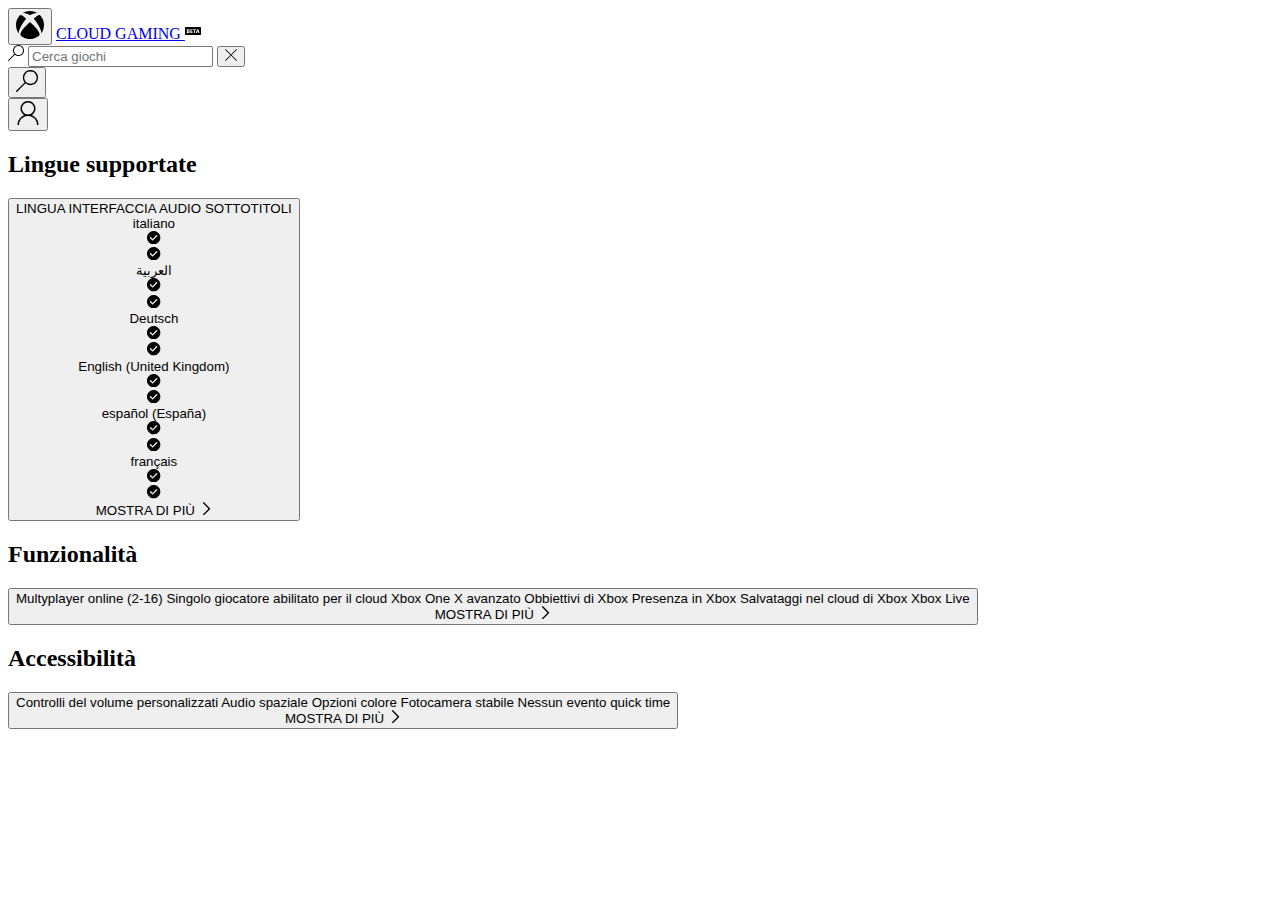
==== commit f5cfb6e7: "feat:add functionality & accessibility section" ====
--- a/game.html
+++ b/game.html
@@ -1,337 +1,301 @@
 <!DOCTYPE html>
 <html lang="en">
-  <head>
-    <meta charset="UTF-8" />
-    <meta http-equiv="X-UA-Compatible" content="IE=edge" />
-    <meta name="viewport" content="width=device-width, initial-scale=1.0" />
-    <title>Xbox Cloud Gaming (beta)</title>
-    <link rel="icon" type="x/icon" href="./assets/consoles-xbox-16.ico" />
-    <link rel="stylesheet" href="./css/index.css" />
-  </head>
-  <body>
-    <nav>
-      <div class="navbar">
-        <div class="navbar__left">
-          <button>
-            <svg
-              xmlns="http://www.w3.org/2000/svg"
-              viewBox="0 0 2048 2048"
-              width="28px"
-              height="28px"
-              class="Button-module__buttonIcon___540Jm Button-module__noMargin___5UbzU XboxButton-module__headerXboxIcon___Wjzpv Icon-module__icon___6ICyA"
-              aria-hidden="true"
-            >
-              <title>Guida Xbox Cloud Gaming</title>
+
+<head>
+  <meta charset="UTF-8" />
+  <meta http-equiv="X-UA-Compatible" content="IE=edge" />
+  <meta name="viewport" content="width=device-width, initial-scale=1.0" />
+  <title>Xbox Cloud Gaming (beta)</title>
+  <link rel="icon" type="x/icon" href="./assets/consoles-xbox-16.ico" />
+  <link rel="stylesheet" href="./css/index.css" />
+</head>
+
+<body>
+  <nav>
+    <div class="navbar">
+      <div class="navbar__left">
+        <button>
+          <svg xmlns="http://www.w3.org/2000/svg" viewBox="0 0 2048 2048" width="28px" height="28px"
+            class="Button-module__buttonIcon___540Jm Button-module__noMargin___5UbzU XboxButton-module__headerXboxIcon___Wjzpv Icon-module__icon___6ICyA"
+            aria-hidden="true">
+            <title>Guida Xbox Cloud Gaming</title>
+            <path
+              d="M492 158q-4 0-5-1v-2l2-3Q614 77 746 39t278-39q143 0 277 38t256 113l3 2q-3 5-6 5-8 0-17-2t-17-4q-9-1-18-1t-18 0q-47 0-95 9t-96 24-92 34-88 39q-22 11-44 21t-43 25h-5q-43-27-100-54t-120-49-123-36-113-14q-19 0-39 4t-34 4zm251 412q-44 53-101 128T525 862t-117 184-102 189-72 180-28 156q0 17 2 37t8 36l-1 2-2 1-4-2q-103-139-156-293T0 1024q0-98 20-199t60-196 96-180 130-153q5-4 15-5t15-2q30 0 66 14t75 38 76 53 74 60 65 59 51 50l1 4-1 3zm968-281q7 0 16 1t15 6q73 71 130 155t96 178 59 194 21 201q0 173-53 328t-156 293l-6 1-2-3q3-4 5-14t3-21 2-22 1-16q0-69-27-155t-72-180-102-190-117-184-117-163-102-129l-1-3 1-3q21-21 50-49t65-58 73-61 77-53 75-38 66-15zm-687 533q29 18 56 42t54 47q42 37 102 94t127 128 131 149 117 155 84 149 32 129q0 23-6 43t-23 37q-31 31-69 57t-76 49q-120 72-254 109t-275 38q-141 0-274-37t-255-110q-17-10-43-26t-51-37-47-40-27-39q-7-20-7-45 0-54 30-122t78-142 110-149 123-142 118-123 97-92q34-30 72-64t76-58z">
+            </path>
+          </svg>
+        </button>
+        <a href="./index.html">CLOUD GAMING
+          <svg xmlns="http://www.w3.org/2000/svg" viewBox="0 0 2048 2048" width="1em" height="1em"
+            class="CloudGamingButton-module__betaIcon___Xy-SS Icon-module__icon___6ICyA Icon-module__xLarge___Hh0AA">
+            <title>BETA</title>
+            <path
+              d="M395 986h-49V869h42q14 0 28 2t26 8 19 16 8 28q0 32-22 47t-52 16zm93 146q0 36-25 51t-57 15h-60v-130h61q31 0 56 14t25 50zm1133-257q2 23 9 44l53 166h-127l54-167q8-21 9-43h2zm334-363q19 0 36 7t29 20 20 30 8 36v838q0 19-7 36t-20 29-30 20-36 8H93q-19 0-36-7t-29-20-20-30-8-36V605q0-19 7-36t20-29 30-20 36-8h1862zM605 1133q0-52-33-81t-82-37v-1q19-6 36-16t31-24 21-32 8-39q0-35-16-57t-41-36-55-18-59-5H235v493h190q35 0 67-8t58-26 40-46 15-67zm377 147v-90H797v-113h162v-90H797V878h174v-91H686v493h296zm291 0V878h141v-91h-392v91h139v402h112zm470 0h121l-175-493h-132l-179 493h120l35-110h175l35 110z">
+            </path>
+          </svg>
+        </a>
+      </div>
+      <div class="navbar__right">
+        <form>
+          <label for="search">
+            <div class="navbar__searchbar">
+              <div class="navbar__searchbar-inner">
+                <svg xmlns="http://www.w3.org/2000/svg" viewBox="0 0 2048 2048" width="16px" height="16px"
+                  class="Button-module__buttonIcon___540Jm Button-module__noMargin___5UbzU SmallScreenSearchIconButton-module__icon___pnlay Icon-module__icon___6ICyA"
+                  aria-hidden="true">
+                  <path
+                    d="M1344 0q97 0 187 25t168 71 143 110 110 142 71 169 25 187q0 97-25 187t-71 168-110 143-142 110-169 71-187 25q-127 0-240-41t-211-122l-784 784q-19 19-45 19t-45-19-19-45q0-26 19-45l784-784q-80-98-121-211t-42-240q0-97 25-187t71-168 110-143T988 96t169-71 187-25zm0 1280q119 0 224-45t183-124 123-183 46-224q0-119-45-224t-124-183-183-123-224-46q-119 0-224 45T937 297 814 480t-46 224q0 119 45 224t124 183 183 123 224 46z">
+                  </path>
+                </svg>
+                <input type="search" id="search" placeholder="Cerca giochi" autocomplete="off" />
+                <button>
+                  <svg xmlns="http://www.w3.org/2000/svg" viewBox="0 0 2048 2048" width="12px" height="12px"
+                    class="Button-module__buttonIcon___540Jm Button-module__noMargin___5UbzU Input-module__acceleratorIcon___aeQsz Icon-module__icon___6ICyA Icon-module__xxSmall___vViZA"
+                    aria-hidden="true">
+                    <path
+                      d="M2029 109l-914 915 914 915-90 90-915-914-915 914-90-90 914-915L19 109l90-90 915 914 915-914 90 90z">
+                    </path>
+                  </svg>
+                </button>
+              </div>
+            </div>
+          </label>
+          <button class="navbar__search-btn">
+            <svg xmlns="http://www.w3.org/2000/svg" viewBox="0 0 2048 2048" width="22px" height="22px"
+              class="Button-module__buttonIcon___540Jm Button-module__noMargin___5UbzU SmallScreenSearchIconButton-module__icon___pnlay Icon-module__icon___6ICyA"
+              aria-hidden="true">
               <path
-                d="M492 158q-4 0-5-1v-2l2-3Q614 77 746 39t278-39q143 0 277 38t256 113l3 2q-3 5-6 5-8 0-17-2t-17-4q-9-1-18-1t-18 0q-47 0-95 9t-96 24-92 34-88 39q-22 11-44 21t-43 25h-5q-43-27-100-54t-120-49-123-36-113-14q-19 0-39 4t-34 4zm251 412q-44 53-101 128T525 862t-117 184-102 189-72 180-28 156q0 17 2 37t8 36l-1 2-2 1-4-2q-103-139-156-293T0 1024q0-98 20-199t60-196 96-180 130-153q5-4 15-5t15-2q30 0 66 14t75 38 76 53 74 60 65 59 51 50l1 4-1 3zm968-281q7 0 16 1t15 6q73 71 130 155t96 178 59 194 21 201q0 173-53 328t-156 293l-6 1-2-3q3-4 5-14t3-21 2-22 1-16q0-69-27-155t-72-180-102-190-117-184-117-163-102-129l-1-3 1-3q21-21 50-49t65-58 73-61 77-53 75-38 66-15zm-687 533q29 18 56 42t54 47q42 37 102 94t127 128 131 149 117 155 84 149 32 129q0 23-6 43t-23 37q-31 31-69 57t-76 49q-120 72-254 109t-275 38q-141 0-274-37t-255-110q-17-10-43-26t-51-37-47-40-27-39q-7-20-7-45 0-54 30-122t78-142 110-149 123-142 118-123 97-92q34-30 72-64t76-58z"
-              ></path>
+                d="M1344 0q97 0 187 25t168 71 143 110 110 142 71 169 25 187q0 97-25 187t-71 168-110 143-142 110-169 71-187 25q-127 0-240-41t-211-122l-784 784q-19 19-45 19t-45-19-19-45q0-26 19-45l784-784q-80-98-121-211t-42-240q0-97 25-187t71-168 110-143T988 96t169-71 187-25zm0 1280q119 0 224-45t183-124 123-183 46-224q0-119-45-224t-124-183-183-123-224-46q-119 0-224 45T937 297 814 480t-46 224q0 119 45 224t124 183 183 123 224 46z">
+              </path>
             </svg>
           </button>
-          <a href="./index.html"
-            >CLOUD GAMING
-            <svg
-              xmlns="http://www.w3.org/2000/svg"
-              viewBox="0 0 2048 2048"
-              width="1em"
-              height="1em"
-              class="CloudGamingButton-module__betaIcon___Xy-SS Icon-module__icon___6ICyA Icon-module__xLarge___Hh0AA"
-            >
-              <title>BETA</title>
-              <path
-                d="M395 986h-49V869h42q14 0 28 2t26 8 19 16 8 28q0 32-22 47t-52 16zm93 146q0 36-25 51t-57 15h-60v-130h61q31 0 56 14t25 50zm1133-257q2 23 9 44l53 166h-127l54-167q8-21 9-43h2zm334-363q19 0 36 7t29 20 20 30 8 36v838q0 19-7 36t-20 29-30 20-36 8H93q-19 0-36-7t-29-20-20-30-8-36V605q0-19 7-36t20-29 30-20 36-8h1862zM605 1133q0-52-33-81t-82-37v-1q19-6 36-16t31-24 21-32 8-39q0-35-16-57t-41-36-55-18-59-5H235v493h190q35 0 67-8t58-26 40-46 15-67zm377 147v-90H797v-113h162v-90H797V878h174v-91H686v493h296zm291 0V878h141v-91h-392v91h139v402h112zm470 0h121l-175-493h-132l-179 493h120l35-110h175l35 110z"
-              ></path>
-            </svg>
-          </a>
-        </div>
-        <div class="navbar__right">
-          <form>
-            <label for="search">
-              <div class="navbar__searchbar">
-                <div class="navbar__searchbar-inner">
-                  <svg
-                    xmlns="http://www.w3.org/2000/svg"
-                    viewBox="0 0 2048 2048"
-                    width="16px"
-                    height="16px"
-                    class="Button-module__buttonIcon___540Jm Button-module__noMargin___5UbzU SmallScreenSearchIconButton-module__icon___pnlay Icon-module__icon___6ICyA"
-                    aria-hidden="true"
-                  >
-                    <path
-                      d="M1344 0q97 0 187 25t168 71 143 110 110 142 71 169 25 187q0 97-25 187t-71 168-110 143-142 110-169 71-187 25q-127 0-240-41t-211-122l-784 784q-19 19-45 19t-45-19-19-45q0-26 19-45l784-784q-80-98-121-211t-42-240q0-97 25-187t71-168 110-143T988 96t169-71 187-25zm0 1280q119 0 224-45t183-124 123-183 46-224q0-119-45-224t-124-183-183-123-224-46q-119 0-224 45T937 297 814 480t-46 224q0 119 45 224t124 183 183 123 224 46z"
-                    ></path>
-                  </svg>
-                  <input
-                    type="search"
-                    id="search"
-                    placeholder="Cerca giochi"
-                    autocomplete="off"
-                  />
-                  <button>
-                    <svg
-                      xmlns="http://www.w3.org/2000/svg"
-                      viewBox="0 0 2048 2048"
-                      width="12px"
-                      height="12px"
-                      class="Button-module__buttonIcon___540Jm Button-module__noMargin___5UbzU Input-module__acceleratorIcon___aeQsz Icon-module__icon___6ICyA Icon-module__xxSmall___vViZA"
-                      aria-hidden="true"
-                    >
-                      <path
-                        d="M2029 109l-914 915 914 915-90 90-915-914-915 914-90-90 914-915L19 109l90-90 915 914 915-914 90 90z"
-                      ></path>
-                    </svg>
-                  </button>
-                </div>
-              </div>
-            </label>
-            <button class="navbar__search-btn">
-              <svg
-                xmlns="http://www.w3.org/2000/svg"
-                viewBox="0 0 2048 2048"
-                width="22px"
-                height="22px"
-                class="Button-module__buttonIcon___540Jm Button-module__noMargin___5UbzU SmallScreenSearchIconButton-module__icon___pnlay Icon-module__icon___6ICyA"
-                aria-hidden="true"
-              >
+        </form>
+        <button class="navbar__user-btn">
+          <svg xmlns="http://www.w3.org/2000/svg" viewBox="0 0 2048 2048" width="24px" height="24px"
+            class="GamerPic-module__playerIcon___plBaj Icon-module__icon___6ICyA" aria-hidden="true">
+            <path
+              d="M1329 1203q136 47 245 131t187 195 118 243 41 276h-128q0-164-58-304t-162-244-243-161-305-59q-108 0-206 27t-184 76-155 119-119 155-77 184-27 207H128q0-143 42-274t119-242 186-195 245-133q-78-42-140-102T475 968t-67-156-24-172q0-88 23-170t64-153 100-129T701 88t153-65 170-23q88 0 170 23t153 64 129 100 100 130 65 153 23 170q0 87-23 170t-67 157-106 134-139 102zM512 640q0 106 40 199t110 162 163 110 199 41q106 0 199-40t162-110 110-163 41-199q0-106-40-199t-110-162-163-110-199-41q-106 0-199 40T663 278 553 441t-41 199z">
+            </path>
+          </svg>
+        </button>
+      </div>
+    </div>
+  </nav>
+  <main>
+    <div class="sections-wrapper">
+      <div class="language-section">
+        <div class="section-text">
+          <h2>Lingue supportate</h2>
+        </div>
+        <div class="language-section__content">
+          <button class="language-button">
+            <div class="language-button__main">
+              <div class="language-button__head">
+                <span>LINGUA</span>
+                <span>INTERFACCIA</span>
+                <span>AUDIO</span>
+                <span>SOTTOTITOLI</span>
+              </div>
+              <div class="language-button__body">
+                <span>italiano</span>
+                <div class="language-button__body-svg--first">
+                  <svg width="1em" height="1em" viewBox="0 0 32 32"
+                    class="SupportedLanguages-modulesupportedIcon_dhfjt Icon-moduleicon_6ICyA Icon-modulesmall_Wn-vn">
+                    <path
+                      d="M16 0c1.467 0 2.878.189 4.233.567a15.9 15.9 0 013.817 1.616 16.209 16.209 0 015.75 5.75 16.43 16.43 0 011.617 3.817c.389 1.367.583 2.783.583 4.25s-.189 2.878-.567 4.233a16.212 16.212 0 01-1.616 3.834c-.7 1.2-1.534 2.277-2.5 3.233a16.74 16.74 0 01-3.25 2.5c-1.2.711-2.473 1.25-3.817 1.617A17.06 17.06 0 0116 32a15.758 15.758 0 01-8.067-2.183A16.117 16.117 0 012.2 24.083 15.832 15.832 0 01.583 20.25 16.347 16.347 0 010 16c0-1.467.189-2.878.567-4.233a16.212 16.212 0 011.616-3.834c.7-1.2 1.534-2.277 2.5-3.233a16.74 16.74 0 013.25-2.5c1.2-.711 2.473-1.25 3.817-1.617A17.06 17.06 0 0116 0zm6.204 10.379l-8.677 8.676-3.93-3.93-.121-.109-.155-.11c-.664-.407-1.489-.313-2.021.22a1.625 1.625 0 000 2.298l5.079 5.079.121.109.155.111c.664.406 1.49.312 2.022-.22l9.825-9.826.11-.122.11-.154c.407-.664.313-1.49-.22-2.022a1.625 1.625 0 00-2.298 0z"
+                      fill-rule="evenodd"></path>
+                  </svg>
+                </div>
+                <div class="language-button__body-svg--second">
+                  <svg width="1em" height="1em" viewBox="0 0 32 32"
+                    class="SupportedLanguages-modulesupportedIcon_dhfjt Icon-moduleicon_6ICyA Icon-modulesmall_Wn-vn">
+                    <path
+                      d="M16 0c1.467 0 2.878.189 4.233.567a15.9 15.9 0 013.817 1.616 16.209 16.209 0 015.75 5.75 16.43 16.43 0 011.617 3.817c.389 1.367.583 2.783.583 4.25s-.189 2.878-.567 4.233a16.212 16.212 0 01-1.616 3.834c-.7 1.2-1.534 2.277-2.5 3.233a16.74 16.74 0 01-3.25 2.5c-1.2.711-2.473 1.25-3.817 1.617A17.06 17.06 0 0116 32a15.758 15.758 0 01-8.067-2.183A16.117 16.117 0 012.2 24.083 15.832 15.832 0 01.583 20.25 16.347 16.347 0 010 16c0-1.467.189-2.878.567-4.233a16.212 16.212 0 011.616-3.834c.7-1.2 1.534-2.277 2.5-3.233a16.74 16.74 0 013.25-2.5c1.2-.711 2.473-1.25 3.817-1.617A17.06 17.06 0 0116 0zm6.204 10.379l-8.677 8.676-3.93-3.93-.121-.109-.155-.11c-.664-.407-1.489-.313-2.021.22a1.625 1.625 0 000 2.298l5.079 5.079.121.109.155.111c.664.406 1.49.312 2.022-.22l9.825-9.826.11-.122.11-.154c.407-.664.313-1.49-.22-2.022a1.625 1.625 0 00-2.298 0z"
+                      fill-rule="evenodd"></path>
+                  </svg>
+                </div>
+                <div class="language-button__body-svg--third"></div>
+              </div>
+              <div class="language-button__body">
+                <span>العربية</span>
+                <div class="language-button__body-svg--first">
+                  <svg width="1em" height="1em" viewBox="0 0 32 32"
+                    class="SupportedLanguages-modulesupportedIcon_dhfjt Icon-moduleicon_6ICyA Icon-modulesmall_Wn-vn">
+                    <path
+                      d="M16 0c1.467 0 2.878.189 4.233.567a15.9 15.9 0 013.817 1.616 16.209 16.209 0 015.75 5.75 16.43 16.43 0 011.617 3.817c.389 1.367.583 2.783.583 4.25s-.189 2.878-.567 4.233a16.212 16.212 0 01-1.616 3.834c-.7 1.2-1.534 2.277-2.5 3.233a16.74 16.74 0 01-3.25 2.5c-1.2.711-2.473 1.25-3.817 1.617A17.06 17.06 0 0116 32a15.758 15.758 0 01-8.067-2.183A16.117 16.117 0 012.2 24.083 15.832 15.832 0 01.583 20.25 16.347 16.347 0 010 16c0-1.467.189-2.878.567-4.233a16.212 16.212 0 011.616-3.834c.7-1.2 1.534-2.277 2.5-3.233a16.74 16.74 0 013.25-2.5c1.2-.711 2.473-1.25 3.817-1.617A17.06 17.06 0 0116 0zm6.204 10.379l-8.677 8.676-3.93-3.93-.121-.109-.155-.11c-.664-.407-1.489-.313-2.021.22a1.625 1.625 0 000 2.298l5.079 5.079.121.109.155.111c.664.406 1.49.312 2.022-.22l9.825-9.826.11-.122.11-.154c.407-.664.313-1.49-.22-2.022a1.625 1.625 0 00-2.298 0z"
+                      fill-rule="evenodd"></path>
+                  </svg>
+                </div>
+                <div class="language-button__body-svg--second">
+                  <svg width="1em" height="1em" viewBox="0 0 32 32"
+                    class="SupportedLanguages-modulesupportedIcon_dhfjt Icon-moduleicon_6ICyA Icon-modulesmall_Wn-vn">
+                    <path
+                      d="M16 0c1.467 0 2.878.189 4.233.567a15.9 15.9 0 013.817 1.616 16.209 16.209 0 015.75 5.75 16.43 16.43 0 011.617 3.817c.389 1.367.583 2.783.583 4.25s-.189 2.878-.567 4.233a16.212 16.212 0 01-1.616 3.834c-.7 1.2-1.534 2.277-2.5 3.233a16.74 16.74 0 01-3.25 2.5c-1.2.711-2.473 1.25-3.817 1.617A17.06 17.06 0 0116 32a15.758 15.758 0 01-8.067-2.183A16.117 16.117 0 012.2 24.083 15.832 15.832 0 01.583 20.25 16.347 16.347 0 010 16c0-1.467.189-2.878.567-4.233a16.212 16.212 0 011.616-3.834c.7-1.2 1.534-2.277 2.5-3.233a16.74 16.74 0 013.25-2.5c1.2-.711 2.473-1.25 3.817-1.617A17.06 17.06 0 0116 0zm6.204 10.379l-8.677 8.676-3.93-3.93-.121-.109-.155-.11c-.664-.407-1.489-.313-2.021.22a1.625 1.625 0 000 2.298l5.079 5.079.121.109.155.111c.664.406 1.49.312 2.022-.22l9.825-9.826.11-.122.11-.154c.407-.664.313-1.49-.22-2.022a1.625 1.625 0 00-2.298 0z"
+                      fill-rule="evenodd"></path>
+                  </svg>
+                </div>
+                <div class="language-button__body-svg--third"></div>
+              </div>
+              <div class="language-button__body">
+                <span>Deutsch</span>
+                <div class="language-button__body-svg--first">
+                  <svg width="1em" height="1em" viewBox="0 0 32 32"
+                    class="SupportedLanguages-modulesupportedIcon_dhfjt Icon-moduleicon_6ICyA Icon-modulesmall_Wn-vn">
+                    <path
+                      d="M16 0c1.467 0 2.878.189 4.233.567a15.9 15.9 0 013.817 1.616 16.209 16.209 0 015.75 5.75 16.43 16.43 0 011.617 3.817c.389 1.367.583 2.783.583 4.25s-.189 2.878-.567 4.233a16.212 16.212 0 01-1.616 3.834c-.7 1.2-1.534 2.277-2.5 3.233a16.74 16.74 0 01-3.25 2.5c-1.2.711-2.473 1.25-3.817 1.617A17.06 17.06 0 0116 32a15.758 15.758 0 01-8.067-2.183A16.117 16.117 0 012.2 24.083 15.832 15.832 0 01.583 20.25 16.347 16.347 0 010 16c0-1.467.189-2.878.567-4.233a16.212 16.212 0 011.616-3.834c.7-1.2 1.534-2.277 2.5-3.233a16.74 16.74 0 013.25-2.5c1.2-.711 2.473-1.25 3.817-1.617A17.06 17.06 0 0116 0zm6.204 10.379l-8.677 8.676-3.93-3.93-.121-.109-.155-.11c-.664-.407-1.489-.313-2.021.22a1.625 1.625 0 000 2.298l5.079 5.079.121.109.155.111c.664.406 1.49.312 2.022-.22l9.825-9.826.11-.122.11-.154c.407-.664.313-1.49-.22-2.022a1.625 1.625 0 00-2.298 0z"
+                      fill-rule="evenodd"></path>
+                  </svg>
+                </div>
+                <div class="language-button__body-svg--second">
+                  <svg width="1em" height="1em" viewBox="0 0 32 32"
+                    class="SupportedLanguages-modulesupportedIcon_dhfjt Icon-moduleicon_6ICyA Icon-modulesmall_Wn-vn">
+                    <path
+                      d="M16 0c1.467 0 2.878.189 4.233.567a15.9 15.9 0 013.817 1.616 16.209 16.209 0 015.75 5.75 16.43 16.43 0 011.617 3.817c.389 1.367.583 2.783.583 4.25s-.189 2.878-.567 4.233a16.212 16.212 0 01-1.616 3.834c-.7 1.2-1.534 2.277-2.5 3.233a16.74 16.74 0 01-3.25 2.5c-1.2.711-2.473 1.25-3.817 1.617A17.06 17.06 0 0116 32a15.758 15.758 0 01-8.067-2.183A16.117 16.117 0 012.2 24.083 15.832 15.832 0 01.583 20.25 16.347 16.347 0 010 16c0-1.467.189-2.878.567-4.233a16.212 16.212 0 011.616-3.834c.7-1.2 1.534-2.277 2.5-3.233a16.74 16.74 0 013.25-2.5c1.2-.711 2.473-1.25 3.817-1.617A17.06 17.06 0 0116 0zm6.204 10.379l-8.677 8.676-3.93-3.93-.121-.109-.155-.11c-.664-.407-1.489-.313-2.021.22a1.625 1.625 0 000 2.298l5.079 5.079.121.109.155.111c.664.406 1.49.312 2.022-.22l9.825-9.826.11-.122.11-.154c.407-.664.313-1.49-.22-2.022a1.625 1.625 0 00-2.298 0z"
+                      fill-rule="evenodd"></path>
+                  </svg>
+                </div>
+                <div class="language-button__body-svg--third"></div>
+              </div>
+              <div class="language-button__body">
+                <span>English (United Kingdom)</span>
+                <div class="language-button__body-svg--first">
+                  <svg width="1em" height="1em" viewBox="0 0 32 32"
+                    class="SupportedLanguages-modulesupportedIcon_dhfjt Icon-moduleicon_6ICyA Icon-modulesmall_Wn-vn">
+                    <path
+                      d="M16 0c1.467 0 2.878.189 4.233.567a15.9 15.9 0 013.817 1.616 16.209 16.209 0 015.75 5.75 16.43 16.43 0 011.617 3.817c.389 1.367.583 2.783.583 4.25s-.189 2.878-.567 4.233a16.212 16.212 0 01-1.616 3.834c-.7 1.2-1.534 2.277-2.5 3.233a16.74 16.74 0 01-3.25 2.5c-1.2.711-2.473 1.25-3.817 1.617A17.06 17.06 0 0116 32a15.758 15.758 0 01-8.067-2.183A16.117 16.117 0 012.2 24.083 15.832 15.832 0 01.583 20.25 16.347 16.347 0 010 16c0-1.467.189-2.878.567-4.233a16.212 16.212 0 011.616-3.834c.7-1.2 1.534-2.277 2.5-3.233a16.74 16.74 0 013.25-2.5c1.2-.711 2.473-1.25 3.817-1.617A17.06 17.06 0 0116 0zm6.204 10.379l-8.677 8.676-3.93-3.93-.121-.109-.155-.11c-.664-.407-1.489-.313-2.021.22a1.625 1.625 0 000 2.298l5.079 5.079.121.109.155.111c.664.406 1.49.312 2.022-.22l9.825-9.826.11-.122.11-.154c.407-.664.313-1.49-.22-2.022a1.625 1.625 0 00-2.298 0z"
+                      fill-rule="evenodd"></path>
+                  </svg>
+                </div>
+                <div class="language-button__body-svg--second">
+                  <svg width="1em" height="1em" viewBox="0 0 32 32"
+                    class="SupportedLanguages-modulesupportedIcon_dhfjt Icon-moduleicon_6ICyA Icon-modulesmall_Wn-vn">
+                    <path
+                      d="M16 0c1.467 0 2.878.189 4.233.567a15.9 15.9 0 013.817 1.616 16.209 16.209 0 015.75 5.75 16.43 16.43 0 011.617 3.817c.389 1.367.583 2.783.583 4.25s-.189 2.878-.567 4.233a16.212 16.212 0 01-1.616 3.834c-.7 1.2-1.534 2.277-2.5 3.233a16.74 16.74 0 01-3.25 2.5c-1.2.711-2.473 1.25-3.817 1.617A17.06 17.06 0 0116 32a15.758 15.758 0 01-8.067-2.183A16.117 16.117 0 012.2 24.083 15.832 15.832 0 01.583 20.25 16.347 16.347 0 010 16c0-1.467.189-2.878.567-4.233a16.212 16.212 0 011.616-3.834c.7-1.2 1.534-2.277 2.5-3.233a16.74 16.74 0 013.25-2.5c1.2-.711 2.473-1.25 3.817-1.617A17.06 17.06 0 0116 0zm6.204 10.379l-8.677 8.676-3.93-3.93-.121-.109-.155-.11c-.664-.407-1.489-.313-2.021.22a1.625 1.625 0 000 2.298l5.079 5.079.121.109.155.111c.664.406 1.49.312 2.022-.22l9.825-9.826.11-.122.11-.154c.407-.664.313-1.49-.22-2.022a1.625 1.625 0 00-2.298 0z"
+                      fill-rule="evenodd"></path>
+                  </svg>
+                </div>
+                <div class="language-button__body-svg--third"></div>
+              </div>
+              <div class="language-button__body">
+                <span>español (España)</span>
+                <div class="language-button__body-svg--first">
+                  <svg width="1em" height="1em" viewBox="0 0 32 32"
+                    class="SupportedLanguages-modulesupportedIcon_dhfjt Icon-moduleicon_6ICyA Icon-modulesmall_Wn-vn">
+                    <path
+                      d="M16 0c1.467 0 2.878.189 4.233.567a15.9 15.9 0 013.817 1.616 16.209 16.209 0 015.75 5.75 16.43 16.43 0 011.617 3.817c.389 1.367.583 2.783.583 4.25s-.189 2.878-.567 4.233a16.212 16.212 0 01-1.616 3.834c-.7 1.2-1.534 2.277-2.5 3.233a16.74 16.74 0 01-3.25 2.5c-1.2.711-2.473 1.25-3.817 1.617A17.06 17.06 0 0116 32a15.758 15.758 0 01-8.067-2.183A16.117 16.117 0 012.2 24.083 15.832 15.832 0 01.583 20.25 16.347 16.347 0 010 16c0-1.467.189-2.878.567-4.233a16.212 16.212 0 011.616-3.834c.7-1.2 1.534-2.277 2.5-3.233a16.74 16.74 0 013.25-2.5c1.2-.711 2.473-1.25 3.817-1.617A17.06 17.06 0 0116 0zm6.204 10.379l-8.677 8.676-3.93-3.93-.121-.109-.155-.11c-.664-.407-1.489-.313-2.021.22a1.625 1.625 0 000 2.298l5.079 5.079.121.109.155.111c.664.406 1.49.312 2.022-.22l9.825-9.826.11-.122.11-.154c.407-.664.313-1.49-.22-2.022a1.625 1.625 0 00-2.298 0z"
+                      fill-rule="evenodd"></path>
+                  </svg>
+                </div>
+                <div class="language-button__body-svg--second">
+                  <svg width="1em" height="1em" viewBox="0 0 32 32"
+                    class="SupportedLanguages-modulesupportedIcon_dhfjt Icon-moduleicon_6ICyA Icon-modulesmall_Wn-vn">
+                    <path
+                      d="M16 0c1.467 0 2.878.189 4.233.567a15.9 15.9 0 013.817 1.616 16.209 16.209 0 015.75 5.75 16.43 16.43 0 011.617 3.817c.389 1.367.583 2.783.583 4.25s-.189 2.878-.567 4.233a16.212 16.212 0 01-1.616 3.834c-.7 1.2-1.534 2.277-2.5 3.233a16.74 16.74 0 01-3.25 2.5c-1.2.711-2.473 1.25-3.817 1.617A17.06 17.06 0 0116 32a15.758 15.758 0 01-8.067-2.183A16.117 16.117 0 012.2 24.083 15.832 15.832 0 01.583 20.25 16.347 16.347 0 010 16c0-1.467.189-2.878.567-4.233a16.212 16.212 0 011.616-3.834c.7-1.2 1.534-2.277 2.5-3.233a16.74 16.74 0 013.25-2.5c1.2-.711 2.473-1.25 3.817-1.617A17.06 17.06 0 0116 0zm6.204 10.379l-8.677 8.676-3.93-3.93-.121-.109-.155-.11c-.664-.407-1.489-.313-2.021.22a1.625 1.625 0 000 2.298l5.079 5.079.121.109.155.111c.664.406 1.49.312 2.022-.22l9.825-9.826.11-.122.11-.154c.407-.664.313-1.49-.22-2.022a1.625 1.625 0 00-2.298 0z"
+                      fill-rule="evenodd"></path>
+                  </svg>
+                </div>
+                <div class="language-button__body-svg--third"></div>
+              </div>
+              <div class="language-button__body">
+                <span>français</span>
+                <div class="language-button__body-svg--first">
+                  <svg width="1em" height="1em" viewBox="0 0 32 32"
+                    class="SupportedLanguages-modulesupportedIcon_dhfjt Icon-moduleicon_6ICyA Icon-modulesmall_Wn-vn">
+                    <path
+                      d="M16 0c1.467 0 2.878.189 4.233.567a15.9 15.9 0 013.817 1.616 16.209 16.209 0 015.75 5.75 16.43 16.43 0 011.617 3.817c.389 1.367.583 2.783.583 4.25s-.189 2.878-.567 4.233a16.212 16.212 0 01-1.616 3.834c-.7 1.2-1.534 2.277-2.5 3.233a16.74 16.74 0 01-3.25 2.5c-1.2.711-2.473 1.25-3.817 1.617A17.06 17.06 0 0116 32a15.758 15.758 0 01-8.067-2.183A16.117 16.117 0 012.2 24.083 15.832 15.832 0 01.583 20.25 16.347 16.347 0 010 16c0-1.467.189-2.878.567-4.233a16.212 16.212 0 011.616-3.834c.7-1.2 1.534-2.277 2.5-3.233a16.74 16.74 0 013.25-2.5c1.2-.711 2.473-1.25 3.817-1.617A17.06 17.06 0 0116 0zm6.204 10.379l-8.677 8.676-3.93-3.93-.121-.109-.155-.11c-.664-.407-1.489-.313-2.021.22a1.625 1.625 0 000 2.298l5.079 5.079.121.109.155.111c.664.406 1.49.312 2.022-.22l9.825-9.826.11-.122.11-.154c.407-.664.313-1.49-.22-2.022a1.625 1.625 0 00-2.298 0z"
+                      fill-rule="evenodd"></path>
+                  </svg>
+                </div>
+                <div class="language-button__body-svg--second">
+                  <svg width="1em" height="1em" viewBox="0 0 32 32"
+                    class="SupportedLanguages-modulesupportedIcon_dhfjt Icon-moduleicon_6ICyA Icon-modulesmall_Wn-vn">
+                    <path
+                      d="M16 0c1.467 0 2.878.189 4.233.567a15.9 15.9 0 013.817 1.616 16.209 16.209 0 015.75 5.75 16.43 16.43 0 011.617 3.817c.389 1.367.583 2.783.583 4.25s-.189 2.878-.567 4.233a16.212 16.212 0 01-1.616 3.834c-.7 1.2-1.534 2.277-2.5 3.233a16.74 16.74 0 01-3.25 2.5c-1.2.711-2.473 1.25-3.817 1.617A17.06 17.06 0 0116 32a15.758 15.758 0 01-8.067-2.183A16.117 16.117 0 012.2 24.083 15.832 15.832 0 01.583 20.25 16.347 16.347 0 010 16c0-1.467.189-2.878.567-4.233a16.212 16.212 0 011.616-3.834c.7-1.2 1.534-2.277 2.5-3.233a16.74 16.74 0 013.25-2.5c1.2-.711 2.473-1.25 3.817-1.617A17.06 17.06 0 0116 0zm6.204 10.379l-8.677 8.676-3.93-3.93-.121-.109-.155-.11c-.664-.407-1.489-.313-2.021.22a1.625 1.625 0 000 2.298l5.079 5.079.121.109.155.111c.664.406 1.49.312 2.022-.22l9.825-9.826.11-.122.11-.154c.407-.664.313-1.49-.22-2.022a1.625 1.625 0 00-2.298 0z"
+                      fill-rule="evenodd"></path>
+                  </svg>
+                </div>
+                <div class="language-button__body-svg--third"></div>
+              </div>
+            </div>
+            <div class="language-button__footer">
+              <span>MOSTRA DI PIÙ</span>
+              <svg width="1em" height="1em" viewBox="0 0 32 32"
+                class="ShowMore-moduleshowMoreIcon_cKLDq Icon-moduleicon_6ICyA Icon-modulexxSmall_vViZA"
+                aria-hidden="true">
                 <path
-                  d="M1344 0q97 0 187 25t168 71 143 110 110 142 71 169 25 187q0 97-25 187t-71 168-110 143-142 110-169 71-187 25q-127 0-240-41t-211-122l-784 784q-19 19-45 19t-45-19-19-45q0-26 19-45l784-784q-80-98-121-211t-42-240q0-97 25-187t71-168 110-143T988 96t169-71 187-25zm0 1280q119 0 224-45t183-124 123-183 46-224q0-119-45-224t-124-183-183-123-224-46q-119 0-224 45T937 297 814 480t-46 224q0 119 45 224t124 183 183 123 224 46z"
-                ></path>
+                  d="M9.775.97l-.092.128a1.627 1.627 0 00.2 2.051l12.994 12.995L9.851 29.171l-.107.12a1.631 1.631 0 00.107 2.178 1.625 1.625 0 002.298 0l14.176-14.175.107-.12a1.631 1.631 0 00-.107-2.179L12.18.851l-.14-.126a1.625 1.625 0 00-2.158.126L9.775.97z"
+                  fill-rule="evenodd"></path>
               </svg>
-            </button>
-          </form>
-          <button class="navbar__user-btn">
-            <svg
-              xmlns="http://www.w3.org/2000/svg"
-              viewBox="0 0 2048 2048"
-              width="24px"
-              height="24px"
-              class="GamerPic-module__playerIcon___plBaj Icon-module__icon___6ICyA"
-              aria-hidden="true"
-            >
-              <path
-                d="M1329 1203q136 47 245 131t187 195 118 243 41 276h-128q0-164-58-304t-162-244-243-161-305-59q-108 0-206 27t-184 76-155 119-119 155-77 184-27 207H128q0-143 42-274t119-242 186-195 245-133q-78-42-140-102T475 968t-67-156-24-172q0-88 23-170t64-153 100-129T701 88t153-65 170-23q88 0 170 23t153 64 129 100 100 130 65 153 23 170q0 87-23 170t-67 157-106 134-139 102zM512 640q0 106 40 199t110 162 163 110 199 41q106 0 199-40t162-110 110-163 41-199q0-106-40-199t-110-162-163-110-199-41q-106 0-199 40T663 278 553 441t-41 199z"
-              ></path>
-            </svg>
+            </div>
           </button>
         </div>
       </div>
-    </nav>
-    <main>
-      <div class="sections-wrapper">
-        <div class="language-section">
+      <div class="functionality-accesibility-section">
+        <div class="functionality-accesibility-section__content">
           <div class="section-text">
-            <h2>Lingue supportate</h2>
-          </div>
-          <div class="language-section__content">
-            <button class="language-button">
-              <div class="language-button__main">
-                <div class="language-button__head">
-                  <span>LINGUA</span>
-                  <span>INTERFACCIA</span>
-                  <span>AUDIO</span>
-                  <span>SOTTOTITOLI</span>
-                </div>
-                <div class="language-button__body">
-                  <span>italiano</span>
-                  <div class="language-button__body-svg--first">
-                    <svg
-                      width="1em"
-                      height="1em"
-                      viewBox="0 0 32 32"
-                      class="SupportedLanguages-modulesupportedIcon_dhfjt Icon-moduleicon_6ICyA Icon-modulesmall_Wn-vn"
-                    >
-                      <path
-                        d="M16 0c1.467 0 2.878.189 4.233.567a15.9 15.9 0 013.817 1.616 16.209 16.209 0 015.75 5.75 16.43 16.43 0 011.617 3.817c.389 1.367.583 2.783.583 4.25s-.189 2.878-.567 4.233a16.212 16.212 0 01-1.616 3.834c-.7 1.2-1.534 2.277-2.5 3.233a16.74 16.74 0 01-3.25 2.5c-1.2.711-2.473 1.25-3.817 1.617A17.06 17.06 0 0116 32a15.758 15.758 0 01-8.067-2.183A16.117 16.117 0 012.2 24.083 15.832 15.832 0 01.583 20.25 16.347 16.347 0 010 16c0-1.467.189-2.878.567-4.233a16.212 16.212 0 011.616-3.834c.7-1.2 1.534-2.277 2.5-3.233a16.74 16.74 0 013.25-2.5c1.2-.711 2.473-1.25 3.817-1.617A17.06 17.06 0 0116 0zm6.204 10.379l-8.677 8.676-3.93-3.93-.121-.109-.155-.11c-.664-.407-1.489-.313-2.021.22a1.625 1.625 0 000 2.298l5.079 5.079.121.109.155.111c.664.406 1.49.312 2.022-.22l9.825-9.826.11-.122.11-.154c.407-.664.313-1.49-.22-2.022a1.625 1.625 0 00-2.298 0z"
-                        fill-rule="evenodd"
-                      ></path>
-                    </svg>
-                  </div>
-                  <div class="language-button__body-svg--second">
-                    <svg
-                      width="1em"
-                      height="1em"
-                      viewBox="0 0 32 32"
-                      class="SupportedLanguages-modulesupportedIcon_dhfjt Icon-moduleicon_6ICyA Icon-modulesmall_Wn-vn"
-                    >
-                      <path
-                        d="M16 0c1.467 0 2.878.189 4.233.567a15.9 15.9 0 013.817 1.616 16.209 16.209 0 015.75 5.75 16.43 16.43 0 011.617 3.817c.389 1.367.583 2.783.583 4.25s-.189 2.878-.567 4.233a16.212 16.212 0 01-1.616 3.834c-.7 1.2-1.534 2.277-2.5 3.233a16.74 16.74 0 01-3.25 2.5c-1.2.711-2.473 1.25-3.817 1.617A17.06 17.06 0 0116 32a15.758 15.758 0 01-8.067-2.183A16.117 16.117 0 012.2 24.083 15.832 15.832 0 01.583 20.25 16.347 16.347 0 010 16c0-1.467.189-2.878.567-4.233a16.212 16.212 0 011.616-3.834c.7-1.2 1.534-2.277 2.5-3.233a16.74 16.74 0 013.25-2.5c1.2-.711 2.473-1.25 3.817-1.617A17.06 17.06 0 0116 0zm6.204 10.379l-8.677 8.676-3.93-3.93-.121-.109-.155-.11c-.664-.407-1.489-.313-2.021.22a1.625 1.625 0 000 2.298l5.079 5.079.121.109.155.111c.664.406 1.49.312 2.022-.22l9.825-9.826.11-.122.11-.154c.407-.664.313-1.49-.22-2.022a1.625 1.625 0 00-2.298 0z"
-                        fill-rule="evenodd"
-                      ></path>
-                    </svg>
-                  </div>
-                  <div class="language-button__body-svg--third"></div>
-                </div>
-                <div class="language-button__body">
-                  <span>العربية</span>
-                  <div class="language-button__body-svg--first">
-                    <svg
-                      width="1em"
-                      height="1em"
-                      viewBox="0 0 32 32"
-                      class="SupportedLanguages-modulesupportedIcon_dhfjt Icon-moduleicon_6ICyA Icon-modulesmall_Wn-vn"
-                    >
-                      <path
-                        d="M16 0c1.467 0 2.878.189 4.233.567a15.9 15.9 0 013.817 1.616 16.209 16.209 0 015.75 5.75 16.43 16.43 0 011.617 3.817c.389 1.367.583 2.783.583 4.25s-.189 2.878-.567 4.233a16.212 16.212 0 01-1.616 3.834c-.7 1.2-1.534 2.277-2.5 3.233a16.74 16.74 0 01-3.25 2.5c-1.2.711-2.473 1.25-3.817 1.617A17.06 17.06 0 0116 32a15.758 15.758 0 01-8.067-2.183A16.117 16.117 0 012.2 24.083 15.832 15.832 0 01.583 20.25 16.347 16.347 0 010 16c0-1.467.189-2.878.567-4.233a16.212 16.212 0 011.616-3.834c.7-1.2 1.534-2.277 2.5-3.233a16.74 16.74 0 013.25-2.5c1.2-.711 2.473-1.25 3.817-1.617A17.06 17.06 0 0116 0zm6.204 10.379l-8.677 8.676-3.93-3.93-.121-.109-.155-.11c-.664-.407-1.489-.313-2.021.22a1.625 1.625 0 000 2.298l5.079 5.079.121.109.155.111c.664.406 1.49.312 2.022-.22l9.825-9.826.11-.122.11-.154c.407-.664.313-1.49-.22-2.022a1.625 1.625 0 00-2.298 0z"
-                        fill-rule="evenodd"
-                      ></path>
-                    </svg>
-                  </div>
-                  <div class="language-button__body-svg--second">
-                    <svg
-                      width="1em"
-                      height="1em"
-                      viewBox="0 0 32 32"
-                      class="SupportedLanguages-modulesupportedIcon_dhfjt Icon-moduleicon_6ICyA Icon-modulesmall_Wn-vn"
-                    >
-                      <path
-                        d="M16 0c1.467 0 2.878.189 4.233.567a15.9 15.9 0 013.817 1.616 16.209 16.209 0 015.75 5.75 16.43 16.43 0 011.617 3.817c.389 1.367.583 2.783.583 4.25s-.189 2.878-.567 4.233a16.212 16.212 0 01-1.616 3.834c-.7 1.2-1.534 2.277-2.5 3.233a16.74 16.74 0 01-3.25 2.5c-1.2.711-2.473 1.25-3.817 1.617A17.06 17.06 0 0116 32a15.758 15.758 0 01-8.067-2.183A16.117 16.117 0 012.2 24.083 15.832 15.832 0 01.583 20.25 16.347 16.347 0 010 16c0-1.467.189-2.878.567-4.233a16.212 16.212 0 011.616-3.834c.7-1.2 1.534-2.277 2.5-3.233a16.74 16.74 0 013.25-2.5c1.2-.711 2.473-1.25 3.817-1.617A17.06 17.06 0 0116 0zm6.204 10.379l-8.677 8.676-3.93-3.93-.121-.109-.155-.11c-.664-.407-1.489-.313-2.021.22a1.625 1.625 0 000 2.298l5.079 5.079.121.109.155.111c.664.406 1.49.312 2.022-.22l9.825-9.826.11-.122.11-.154c.407-.664.313-1.49-.22-2.022a1.625 1.625 0 00-2.298 0z"
-                        fill-rule="evenodd"
-                      ></path>
-                    </svg>
-                  </div>
-                  <div class="language-button__body-svg--third"></div>
-                </div>
-                <div class="language-button__body">
-                  <span>Deutsch</span>
-                  <div class="language-button__body-svg--first">
-                    <svg
-                      width="1em"
-                      height="1em"
-                      viewBox="0 0 32 32"
-                      class="SupportedLanguages-modulesupportedIcon_dhfjt Icon-moduleicon_6ICyA Icon-modulesmall_Wn-vn"
-                    >
-                      <path
-                        d="M16 0c1.467 0 2.878.189 4.233.567a15.9 15.9 0 013.817 1.616 16.209 16.209 0 015.75 5.75 16.43 16.43 0 011.617 3.817c.389 1.367.583 2.783.583 4.25s-.189 2.878-.567 4.233a16.212 16.212 0 01-1.616 3.834c-.7 1.2-1.534 2.277-2.5 3.233a16.74 16.74 0 01-3.25 2.5c-1.2.711-2.473 1.25-3.817 1.617A17.06 17.06 0 0116 32a15.758 15.758 0 01-8.067-2.183A16.117 16.117 0 012.2 24.083 15.832 15.832 0 01.583 20.25 16.347 16.347 0 010 16c0-1.467.189-2.878.567-4.233a16.212 16.212 0 011.616-3.834c.7-1.2 1.534-2.277 2.5-3.233a16.74 16.74 0 013.25-2.5c1.2-.711 2.473-1.25 3.817-1.617A17.06 17.06 0 0116 0zm6.204 10.379l-8.677 8.676-3.93-3.93-.121-.109-.155-.11c-.664-.407-1.489-.313-2.021.22a1.625 1.625 0 000 2.298l5.079 5.079.121.109.155.111c.664.406 1.49.312 2.022-.22l9.825-9.826.11-.122.11-.154c.407-.664.313-1.49-.22-2.022a1.625 1.625 0 00-2.298 0z"
-                        fill-rule="evenodd"
-                      ></path>
-                    </svg>
-                  </div>
-                  <div class="language-button__body-svg--second">
-                    <svg
-                      width="1em"
-                      height="1em"
-                      viewBox="0 0 32 32"
-                      class="SupportedLanguages-modulesupportedIcon_dhfjt Icon-moduleicon_6ICyA Icon-modulesmall_Wn-vn"
-                    >
-                      <path
-                        d="M16 0c1.467 0 2.878.189 4.233.567a15.9 15.9 0 013.817 1.616 16.209 16.209 0 015.75 5.75 16.43 16.43 0 011.617 3.817c.389 1.367.583 2.783.583 4.25s-.189 2.878-.567 4.233a16.212 16.212 0 01-1.616 3.834c-.7 1.2-1.534 2.277-2.5 3.233a16.74 16.74 0 01-3.25 2.5c-1.2.711-2.473 1.25-3.817 1.617A17.06 17.06 0 0116 32a15.758 15.758 0 01-8.067-2.183A16.117 16.117 0 012.2 24.083 15.832 15.832 0 01.583 20.25 16.347 16.347 0 010 16c0-1.467.189-2.878.567-4.233a16.212 16.212 0 011.616-3.834c.7-1.2 1.534-2.277 2.5-3.233a16.74 16.74 0 013.25-2.5c1.2-.711 2.473-1.25 3.817-1.617A17.06 17.06 0 0116 0zm6.204 10.379l-8.677 8.676-3.93-3.93-.121-.109-.155-.11c-.664-.407-1.489-.313-2.021.22a1.625 1.625 0 000 2.298l5.079 5.079.121.109.155.111c.664.406 1.49.312 2.022-.22l9.825-9.826.11-.122.11-.154c.407-.664.313-1.49-.22-2.022a1.625 1.625 0 00-2.298 0z"
-                        fill-rule="evenodd"
-                      ></path>
-                    </svg>
-                  </div>
-                  <div class="language-button__body-svg--third"></div>
-                </div>
-                <div class="language-button__body">
-                  <span>English (United Kingdom)</span>
-                  <div class="language-button__body-svg--first">
-                    <svg
-                      width="1em"
-                      height="1em"
-                      viewBox="0 0 32 32"
-                      class="SupportedLanguages-modulesupportedIcon_dhfjt Icon-moduleicon_6ICyA Icon-modulesmall_Wn-vn"
-                    >
-                      <path
-                        d="M16 0c1.467 0 2.878.189 4.233.567a15.9 15.9 0 013.817 1.616 16.209 16.209 0 015.75 5.75 16.43 16.43 0 011.617 3.817c.389 1.367.583 2.783.583 4.25s-.189 2.878-.567 4.233a16.212 16.212 0 01-1.616 3.834c-.7 1.2-1.534 2.277-2.5 3.233a16.74 16.74 0 01-3.25 2.5c-1.2.711-2.473 1.25-3.817 1.617A17.06 17.06 0 0116 32a15.758 15.758 0 01-8.067-2.183A16.117 16.117 0 012.2 24.083 15.832 15.832 0 01.583 20.25 16.347 16.347 0 010 16c0-1.467.189-2.878.567-4.233a16.212 16.212 0 011.616-3.834c.7-1.2 1.534-2.277 2.5-3.233a16.74 16.74 0 013.25-2.5c1.2-.711 2.473-1.25 3.817-1.617A17.06 17.06 0 0116 0zm6.204 10.379l-8.677 8.676-3.93-3.93-.121-.109-.155-.11c-.664-.407-1.489-.313-2.021.22a1.625 1.625 0 000 2.298l5.079 5.079.121.109.155.111c.664.406 1.49.312 2.022-.22l9.825-9.826.11-.122.11-.154c.407-.664.313-1.49-.22-2.022a1.625 1.625 0 00-2.298 0z"
-                        fill-rule="evenodd"
-                      ></path>
-                    </svg>
-                  </div>
-                  <div class="language-button__body-svg--second">
-                    <svg
-                      width="1em"
-                      height="1em"
-                      viewBox="0 0 32 32"
-                      class="SupportedLanguages-modulesupportedIcon_dhfjt Icon-moduleicon_6ICyA Icon-modulesmall_Wn-vn"
-                    >
-                      <path
-                        d="M16 0c1.467 0 2.878.189 4.233.567a15.9 15.9 0 013.817 1.616 16.209 16.209 0 015.75 5.75 16.43 16.43 0 011.617 3.817c.389 1.367.583 2.783.583 4.25s-.189 2.878-.567 4.233a16.212 16.212 0 01-1.616 3.834c-.7 1.2-1.534 2.277-2.5 3.233a16.74 16.74 0 01-3.25 2.5c-1.2.711-2.473 1.25-3.817 1.617A17.06 17.06 0 0116 32a15.758 15.758 0 01-8.067-2.183A16.117 16.117 0 012.2 24.083 15.832 15.832 0 01.583 20.25 16.347 16.347 0 010 16c0-1.467.189-2.878.567-4.233a16.212 16.212 0 011.616-3.834c.7-1.2 1.534-2.277 2.5-3.233a16.74 16.74 0 013.25-2.5c1.2-.711 2.473-1.25 3.817-1.617A17.06 17.06 0 0116 0zm6.204 10.379l-8.677 8.676-3.93-3.93-.121-.109-.155-.11c-.664-.407-1.489-.313-2.021.22a1.625 1.625 0 000 2.298l5.079 5.079.121.109.155.111c.664.406 1.49.312 2.022-.22l9.825-9.826.11-.122.11-.154c.407-.664.313-1.49-.22-2.022a1.625 1.625 0 00-2.298 0z"
-                        fill-rule="evenodd"
-                      ></path>
-                    </svg>
-                  </div>
-                  <div class="language-button__body-svg--third"></div>
-                </div>
-                <div class="language-button__body">
-                  <span>español (España)</span>
-                  <div class="language-button__body-svg--first">
-                    <svg
-                      width="1em"
-                      height="1em"
-                      viewBox="0 0 32 32"
-                      class="SupportedLanguages-modulesupportedIcon_dhfjt Icon-moduleicon_6ICyA Icon-modulesmall_Wn-vn"
-                    >
-                      <path
-                        d="M16 0c1.467 0 2.878.189 4.233.567a15.9 15.9 0 013.817 1.616 16.209 16.209 0 015.75 5.75 16.43 16.43 0 011.617 3.817c.389 1.367.583 2.783.583 4.25s-.189 2.878-.567 4.233a16.212 16.212 0 01-1.616 3.834c-.7 1.2-1.534 2.277-2.5 3.233a16.74 16.74 0 01-3.25 2.5c-1.2.711-2.473 1.25-3.817 1.617A17.06 17.06 0 0116 32a15.758 15.758 0 01-8.067-2.183A16.117 16.117 0 012.2 24.083 15.832 15.832 0 01.583 20.25 16.347 16.347 0 010 16c0-1.467.189-2.878.567-4.233a16.212 16.212 0 011.616-3.834c.7-1.2 1.534-2.277 2.5-3.233a16.74 16.74 0 013.25-2.5c1.2-.711 2.473-1.25 3.817-1.617A17.06 17.06 0 0116 0zm6.204 10.379l-8.677 8.676-3.93-3.93-.121-.109-.155-.11c-.664-.407-1.489-.313-2.021.22a1.625 1.625 0 000 2.298l5.079 5.079.121.109.155.111c.664.406 1.49.312 2.022-.22l9.825-9.826.11-.122.11-.154c.407-.664.313-1.49-.22-2.022a1.625 1.625 0 00-2.298 0z"
-                        fill-rule="evenodd"
-                      ></path>
-                    </svg>
-                  </div>
-                  <div class="language-button__body-svg--second">
-                    <svg
-                      width="1em"
-                      height="1em"
-                      viewBox="0 0 32 32"
-                      class="SupportedLanguages-modulesupportedIcon_dhfjt Icon-moduleicon_6ICyA Icon-modulesmall_Wn-vn"
-                    >
-                      <path
-                        d="M16 0c1.467 0 2.878.189 4.233.567a15.9 15.9 0 013.817 1.616 16.209 16.209 0 015.75 5.75 16.43 16.43 0 011.617 3.817c.389 1.367.583 2.783.583 4.25s-.189 2.878-.567 4.233a16.212 16.212 0 01-1.616 3.834c-.7 1.2-1.534 2.277-2.5 3.233a16.74 16.74 0 01-3.25 2.5c-1.2.711-2.473 1.25-3.817 1.617A17.06 17.06 0 0116 32a15.758 15.758 0 01-8.067-2.183A16.117 16.117 0 012.2 24.083 15.832 15.832 0 01.583 20.25 16.347 16.347 0 010 16c0-1.467.189-2.878.567-4.233a16.212 16.212 0 011.616-3.834c.7-1.2 1.534-2.277 2.5-3.233a16.74 16.74 0 013.25-2.5c1.2-.711 2.473-1.25 3.817-1.617A17.06 17.06 0 0116 0zm6.204 10.379l-8.677 8.676-3.93-3.93-.121-.109-.155-.11c-.664-.407-1.489-.313-2.021.22a1.625 1.625 0 000 2.298l5.079 5.079.121.109.155.111c.664.406 1.49.312 2.022-.22l9.825-9.826.11-.122.11-.154c.407-.664.313-1.49-.22-2.022a1.625 1.625 0 00-2.298 0z"
-                        fill-rule="evenodd"
-                      ></path>
-                    </svg>
-                  </div>
-                  <div class="language-button__body-svg--third"></div>
-                </div>
-                <div class="language-button__body">
-                  <span>français</span>
-                  <div class="language-button__body-svg--first">
-                    <svg
-                      width="1em"
-                      height="1em"
-                      viewBox="0 0 32 32"
-                      class="SupportedLanguages-modulesupportedIcon_dhfjt Icon-moduleicon_6ICyA Icon-modulesmall_Wn-vn"
-                    >
-                      <path
-                        d="M16 0c1.467 0 2.878.189 4.233.567a15.9 15.9 0 013.817 1.616 16.209 16.209 0 015.75 5.75 16.43 16.43 0 011.617 3.817c.389 1.367.583 2.783.583 4.25s-.189 2.878-.567 4.233a16.212 16.212 0 01-1.616 3.834c-.7 1.2-1.534 2.277-2.5 3.233a16.74 16.74 0 01-3.25 2.5c-1.2.711-2.473 1.25-3.817 1.617A17.06 17.06 0 0116 32a15.758 15.758 0 01-8.067-2.183A16.117 16.117 0 012.2 24.083 15.832 15.832 0 01.583 20.25 16.347 16.347 0 010 16c0-1.467.189-2.878.567-4.233a16.212 16.212 0 011.616-3.834c.7-1.2 1.534-2.277 2.5-3.233a16.74 16.74 0 013.25-2.5c1.2-.711 2.473-1.25 3.817-1.617A17.06 17.06 0 0116 0zm6.204 10.379l-8.677 8.676-3.93-3.93-.121-.109-.155-.11c-.664-.407-1.489-.313-2.021.22a1.625 1.625 0 000 2.298l5.079 5.079.121.109.155.111c.664.406 1.49.312 2.022-.22l9.825-9.826.11-.122.11-.154c.407-.664.313-1.49-.22-2.022a1.625 1.625 0 00-2.298 0z"
-                        fill-rule="evenodd"
-                      ></path>
-                    </svg>
-                  </div>
-                  <div class="language-button__body-svg--second">
-                    <svg
-                      width="1em"
-                      height="1em"
-                      viewBox="0 0 32 32"
-                      class="SupportedLanguages-modulesupportedIcon_dhfjt Icon-moduleicon_6ICyA Icon-modulesmall_Wn-vn"
-                    >
-                      <path
-                        d="M16 0c1.467 0 2.878.189 4.233.567a15.9 15.9 0 013.817 1.616 16.209 16.209 0 015.75 5.75 16.43 16.43 0 011.617 3.817c.389 1.367.583 2.783.583 4.25s-.189 2.878-.567 4.233a16.212 16.212 0 01-1.616 3.834c-.7 1.2-1.534 2.277-2.5 3.233a16.74 16.74 0 01-3.25 2.5c-1.2.711-2.473 1.25-3.817 1.617A17.06 17.06 0 0116 32a15.758 15.758 0 01-8.067-2.183A16.117 16.117 0 012.2 24.083 15.832 15.832 0 01.583 20.25 16.347 16.347 0 010 16c0-1.467.189-2.878.567-4.233a16.212 16.212 0 011.616-3.834c.7-1.2 1.534-2.277 2.5-3.233a16.74 16.74 0 013.25-2.5c1.2-.711 2.473-1.25 3.817-1.617A17.06 17.06 0 0116 0zm6.204 10.379l-8.677 8.676-3.93-3.93-.121-.109-.155-.11c-.664-.407-1.489-.313-2.021.22a1.625 1.625 0 000 2.298l5.079 5.079.121.109.155.111c.664.406 1.49.312 2.022-.22l9.825-9.826.11-.122.11-.154c.407-.664.313-1.49-.22-2.022a1.625 1.625 0 00-2.298 0z"
-                        fill-rule="evenodd"
-                      ></path>
-                    </svg>
-                  </div>
-                  <div class="language-button__body-svg--third"></div>
-                </div>
-              </div>
-              <div class="language-button__footer">
-                <span>MOSTRA DI PIÙ</span>
-                <svg
-                  width="1em"
-                  height="1em"
-                  viewBox="0 0 32 32"
-                  class="ShowMore-moduleshowMoreIcon_cKLDq Icon-moduleicon_6ICyA Icon-modulexxSmall_vViZA"
-                  aria-hidden="true"
-                >
-                  <path
-                    d="M9.775.97l-.092.128a1.627 1.627 0 00.2 2.051l12.994 12.995L9.851 29.171l-.107.12a1.631 1.631 0 00.107 2.178 1.625 1.625 0 002.298 0l14.176-14.175.107-.12a1.631 1.631 0 00-.107-2.179L12.18.851l-.14-.126a1.625 1.625 0 00-2.158.126L9.775.97z"
-                    fill-rule="evenodd"
-                  ></path>
-                </svg>
-              </div>
-            </button>
-          </div>
-        </div>
-      </div>
-    </main>
-    <!-- <footer>
+            <h2>Funzionalità</h2>
+          </div>
+
+          <button class="button-features button-features--margin">
+            <div class="button-features__list">
+              <span class="button-features__item">Multyplayer online (2-16)</span>
+              <span class="button-features__item">Singolo giocatore</span>
+              <span class="button-features__item">abilitato per il cloud</span>
+              <span class="button-features__item">Xbox One X avanzato</span>
+              <span class="button-features__item">Obbiettivi di Xbox</span>
+              <span class="button-features__item"> Presenza in Xbox</span>
+              <span class="button-features__item"> Salvataggi nel cloud di Xbox</span>
+              <span class="button-features__item"> Xbox Live</span>
+            </div>
+            <div class="button-features__show">
+              <span>MOSTRA DI PIÙ
+              </span>
+              <svg width="1em" height="1em" viewBox="0 0 32 32"
+                class="ShowMore-moduleshowMoreIcon_cKLDq Icon-moduleicon_6ICyA Icon-modulexxSmall_vViZA"
+                aria-hidden="true">
+                <path
+                  d="M9.775.97l-.092.128a1.627 1.627 0 00.2 2.051l12.994 12.995L9.851 29.171l-.107.12a1.631 1.631 0 00.107 2.178 1.625 1.625 0 002.298 0l14.176-14.175.107-.12a1.631 1.631 0 00-.107-2.179L12.18.851l-.14-.126a1.625 1.625 0 00-2.158.126L9.775.97z"
+                  fill-rule="evenodd"></path>
+              </svg>
+
+            </div>
+
+          </button>
+        </div>
+        <div class="functionality-accesibility-section__content">
+          <div class="section-text">
+            <h2>Accessibilità</h2>
+          </div>
+          <button class="button-features">
+            <div class="button-features__list">
+              <span class="button-features__item">Controlli del volume personalizzati</span>
+              <span class="button-features__item">Audio spaziale</span>
+              <span class="button-features__item">Opzioni colore</span>
+              <span class="button-features__item">Fotocamera stabile</span>
+              <span class="button-features__item">Nessun evento quick time</span>
+            </div>
+            <div class="button-features__show">
+              <span>MOSTRA DI PIÙ
+              </span>
+              <svg width="1em" height="1em" viewBox="0 0 32 32"
+                class="ShowMore-moduleshowMoreIcon_cKLDq Icon-moduleicon_6ICyA Icon-modulexxSmall_vViZA"
+                aria-hidden="true">
+                <path
+                  d="M9.775.97l-.092.128a1.627 1.627 0 00.2 2.051l12.994 12.995L9.851 29.171l-.107.12a1.631 1.631 0 00.107 2.178 1.625 1.625 0 002.298 0l14.176-14.175.107-.12a1.631 1.631 0 00-.107-2.179L12.18.851l-.14-.126a1.625 1.625 0 00-2.158.126L9.775.97z"
+                  fill-rule="evenodd"></path>
+              </svg>
+
+            </div>
+          </button>
+
+        </div>
+
+      </div>
+    </div>
+
+
+
+  </main>
+  <!-- <footer>
       <div class="footer">
         <div class="footer__content">
           <div class="footer__column footer__column--explore">
@@ -425,5 +389,6 @@
         </div>
       </div>
     </footer> -->
-  </body>
-</html>
+</body>
+
+</html>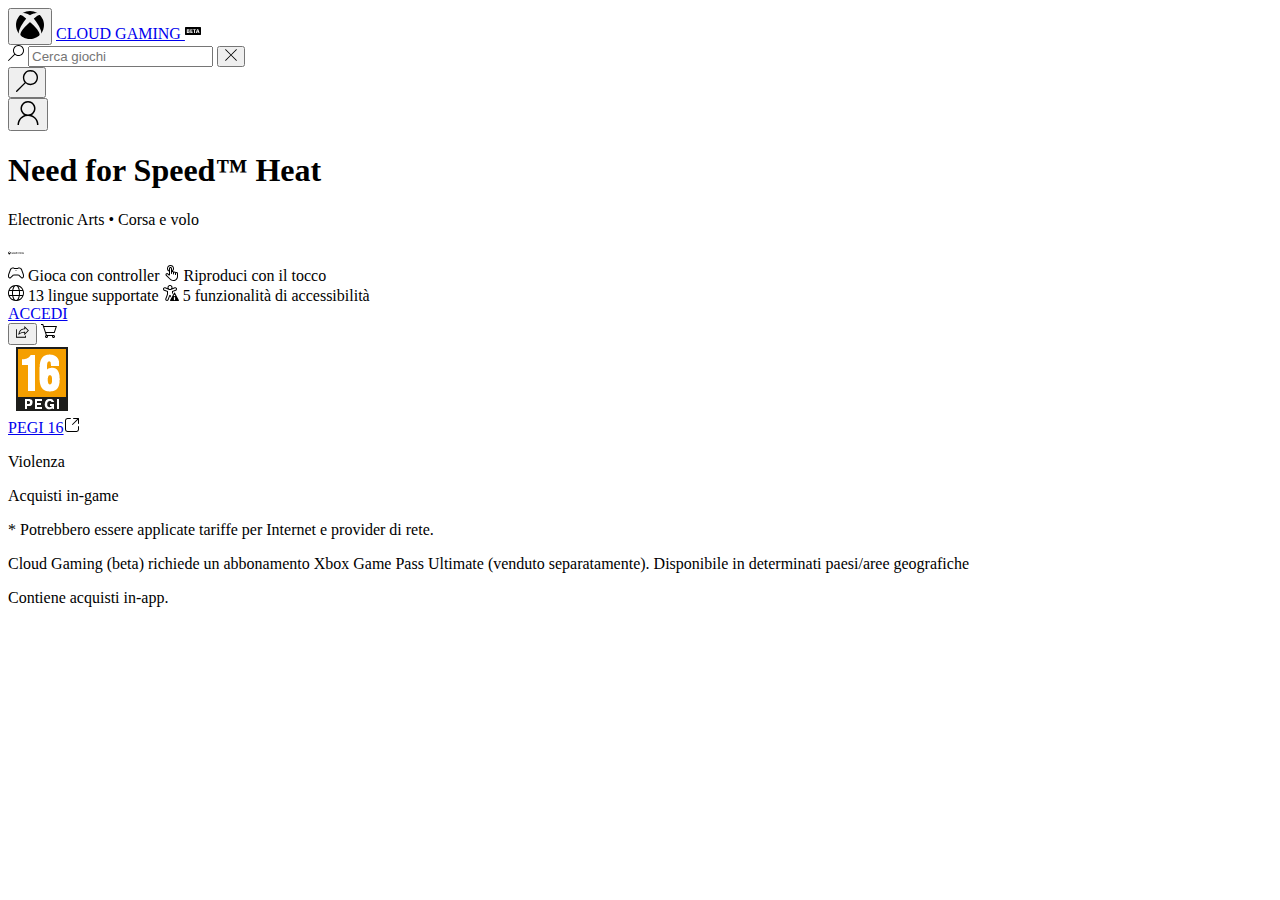
==== commit 31d3459d: "feat: hero section" ====
--- a/game.html
+++ b/game.html
@@ -1,301 +1,289 @@
 <!DOCTYPE html>
 <html lang="en">
-
-<head>
-  <meta charset="UTF-8" />
-  <meta http-equiv="X-UA-Compatible" content="IE=edge" />
-  <meta name="viewport" content="width=device-width, initial-scale=1.0" />
-  <title>Xbox Cloud Gaming (beta)</title>
-  <link rel="icon" type="x/icon" href="./assets/consoles-xbox-16.ico" />
-  <link rel="stylesheet" href="./css/index.css" />
-</head>
-
-<body>
-  <nav>
-    <div class="navbar">
-      <div class="navbar__left">
-        <button>
-          <svg xmlns="http://www.w3.org/2000/svg" viewBox="0 0 2048 2048" width="28px" height="28px"
-            class="Button-module__buttonIcon___540Jm Button-module__noMargin___5UbzU XboxButton-module__headerXboxIcon___Wjzpv Icon-module__icon___6ICyA"
-            aria-hidden="true">
-            <title>Guida Xbox Cloud Gaming</title>
-            <path
-              d="M492 158q-4 0-5-1v-2l2-3Q614 77 746 39t278-39q143 0 277 38t256 113l3 2q-3 5-6 5-8 0-17-2t-17-4q-9-1-18-1t-18 0q-47 0-95 9t-96 24-92 34-88 39q-22 11-44 21t-43 25h-5q-43-27-100-54t-120-49-123-36-113-14q-19 0-39 4t-34 4zm251 412q-44 53-101 128T525 862t-117 184-102 189-72 180-28 156q0 17 2 37t8 36l-1 2-2 1-4-2q-103-139-156-293T0 1024q0-98 20-199t60-196 96-180 130-153q5-4 15-5t15-2q30 0 66 14t75 38 76 53 74 60 65 59 51 50l1 4-1 3zm968-281q7 0 16 1t15 6q73 71 130 155t96 178 59 194 21 201q0 173-53 328t-156 293l-6 1-2-3q3-4 5-14t3-21 2-22 1-16q0-69-27-155t-72-180-102-190-117-184-117-163-102-129l-1-3 1-3q21-21 50-49t65-58 73-61 77-53 75-38 66-15zm-687 533q29 18 56 42t54 47q42 37 102 94t127 128 131 149 117 155 84 149 32 129q0 23-6 43t-23 37q-31 31-69 57t-76 49q-120 72-254 109t-275 38q-141 0-274-37t-255-110q-17-10-43-26t-51-37-47-40-27-39q-7-20-7-45 0-54 30-122t78-142 110-149 123-142 118-123 97-92q34-30 72-64t76-58z">
-            </path>
-          </svg>
-        </button>
-        <a href="./index.html">CLOUD GAMING
-          <svg xmlns="http://www.w3.org/2000/svg" viewBox="0 0 2048 2048" width="1em" height="1em"
-            class="CloudGamingButton-module__betaIcon___Xy-SS Icon-module__icon___6ICyA Icon-module__xLarge___Hh0AA">
-            <title>BETA</title>
-            <path
-              d="M395 986h-49V869h42q14 0 28 2t26 8 19 16 8 28q0 32-22 47t-52 16zm93 146q0 36-25 51t-57 15h-60v-130h61q31 0 56 14t25 50zm1133-257q2 23 9 44l53 166h-127l54-167q8-21 9-43h2zm334-363q19 0 36 7t29 20 20 30 8 36v838q0 19-7 36t-20 29-30 20-36 8H93q-19 0-36-7t-29-20-20-30-8-36V605q0-19 7-36t20-29 30-20 36-8h1862zM605 1133q0-52-33-81t-82-37v-1q19-6 36-16t31-24 21-32 8-39q0-35-16-57t-41-36-55-18-59-5H235v493h190q35 0 67-8t58-26 40-46 15-67zm377 147v-90H797v-113h162v-90H797V878h174v-91H686v493h296zm291 0V878h141v-91h-392v91h139v402h112zm470 0h121l-175-493h-132l-179 493h120l35-110h175l35 110z">
-            </path>
-          </svg>
-        </a>
-      </div>
-      <div class="navbar__right">
-        <form>
-          <label for="search">
-            <div class="navbar__searchbar">
-              <div class="navbar__searchbar-inner">
-                <svg xmlns="http://www.w3.org/2000/svg" viewBox="0 0 2048 2048" width="16px" height="16px"
-                  class="Button-module__buttonIcon___540Jm Button-module__noMargin___5UbzU SmallScreenSearchIconButton-module__icon___pnlay Icon-module__icon___6ICyA"
-                  aria-hidden="true">
-                  <path
-                    d="M1344 0q97 0 187 25t168 71 143 110 110 142 71 169 25 187q0 97-25 187t-71 168-110 143-142 110-169 71-187 25q-127 0-240-41t-211-122l-784 784q-19 19-45 19t-45-19-19-45q0-26 19-45l784-784q-80-98-121-211t-42-240q0-97 25-187t71-168 110-143T988 96t169-71 187-25zm0 1280q119 0 224-45t183-124 123-183 46-224q0-119-45-224t-124-183-183-123-224-46q-119 0-224 45T937 297 814 480t-46 224q0 119 45 224t124 183 183 123 224 46z">
-                  </path>
-                </svg>
-                <input type="search" id="search" placeholder="Cerca giochi" autocomplete="off" />
-                <button>
-                  <svg xmlns="http://www.w3.org/2000/svg" viewBox="0 0 2048 2048" width="12px" height="12px"
-                    class="Button-module__buttonIcon___540Jm Button-module__noMargin___5UbzU Input-module__acceleratorIcon___aeQsz Icon-module__icon___6ICyA Icon-module__xxSmall___vViZA"
-                    aria-hidden="true">
-                    <path
-                      d="M2029 109l-914 915 914 915-90 90-915-914-915 914-90-90 914-915L19 109l90-90 915 914 915-914 90 90z">
-                    </path>
-                  </svg>
-                </button>
-              </div>
-            </div>
-          </label>
-          <button class="navbar__search-btn">
-            <svg xmlns="http://www.w3.org/2000/svg" viewBox="0 0 2048 2048" width="22px" height="22px"
-              class="Button-module__buttonIcon___540Jm Button-module__noMargin___5UbzU SmallScreenSearchIconButton-module__icon___pnlay Icon-module__icon___6ICyA"
-              aria-hidden="true">
+  <head>
+    <meta charset="UTF-8" />
+    <meta http-equiv="X-UA-Compatible" content="IE=edge" />
+    <meta name="viewport" content="width=device-width, initial-scale=1.0" />
+    <title>Xbox Cloud Gaming (beta)</title>
+    <link rel="icon" type="x/icon" href="./assets/consoles-xbox-16.ico" />
+    <link rel="stylesheet" href="./css/index.css" />
+  </head>
+  <body>
+    <nav>
+      <div class="navbar">
+        <div class="navbar__left">
+          <button>
+            <svg
+              xmlns="http://www.w3.org/2000/svg"
+              viewBox="0 0 2048 2048"
+              width="28px"
+              height="28px"
+              class="Button-module__buttonIcon___540Jm Button-module__noMargin___5UbzU XboxButton-module__headerXboxIcon___Wjzpv Icon-module__icon___6ICyA"
+              aria-hidden="true"
+            >
+              <title>Guida Xbox Cloud Gaming</title>
               <path
-                d="M1344 0q97 0 187 25t168 71 143 110 110 142 71 169 25 187q0 97-25 187t-71 168-110 143-142 110-169 71-187 25q-127 0-240-41t-211-122l-784 784q-19 19-45 19t-45-19-19-45q0-26 19-45l784-784q-80-98-121-211t-42-240q0-97 25-187t71-168 110-143T988 96t169-71 187-25zm0 1280q119 0 224-45t183-124 123-183 46-224q0-119-45-224t-124-183-183-123-224-46q-119 0-224 45T937 297 814 480t-46 224q0 119 45 224t124 183 183 123 224 46z">
-              </path>
+                d="M492 158q-4 0-5-1v-2l2-3Q614 77 746 39t278-39q143 0 277 38t256 113l3 2q-3 5-6 5-8 0-17-2t-17-4q-9-1-18-1t-18 0q-47 0-95 9t-96 24-92 34-88 39q-22 11-44 21t-43 25h-5q-43-27-100-54t-120-49-123-36-113-14q-19 0-39 4t-34 4zm251 412q-44 53-101 128T525 862t-117 184-102 189-72 180-28 156q0 17 2 37t8 36l-1 2-2 1-4-2q-103-139-156-293T0 1024q0-98 20-199t60-196 96-180 130-153q5-4 15-5t15-2q30 0 66 14t75 38 76 53 74 60 65 59 51 50l1 4-1 3zm968-281q7 0 16 1t15 6q73 71 130 155t96 178 59 194 21 201q0 173-53 328t-156 293l-6 1-2-3q3-4 5-14t3-21 2-22 1-16q0-69-27-155t-72-180-102-190-117-184-117-163-102-129l-1-3 1-3q21-21 50-49t65-58 73-61 77-53 75-38 66-15zm-687 533q29 18 56 42t54 47q42 37 102 94t127 128 131 149 117 155 84 149 32 129q0 23-6 43t-23 37q-31 31-69 57t-76 49q-120 72-254 109t-275 38q-141 0-274-37t-255-110q-17-10-43-26t-51-37-47-40-27-39q-7-20-7-45 0-54 30-122t78-142 110-149 123-142 118-123 97-92q34-30 72-64t76-58z"
+              ></path>
             </svg>
           </button>
-        </form>
-        <button class="navbar__user-btn">
-          <svg xmlns="http://www.w3.org/2000/svg" viewBox="0 0 2048 2048" width="24px" height="24px"
-            class="GamerPic-module__playerIcon___plBaj Icon-module__icon___6ICyA" aria-hidden="true">
-            <path
-              d="M1329 1203q136 47 245 131t187 195 118 243 41 276h-128q0-164-58-304t-162-244-243-161-305-59q-108 0-206 27t-184 76-155 119-119 155-77 184-27 207H128q0-143 42-274t119-242 186-195 245-133q-78-42-140-102T475 968t-67-156-24-172q0-88 23-170t64-153 100-129T701 88t153-65 170-23q88 0 170 23t153 64 129 100 100 130 65 153 23 170q0 87-23 170t-67 157-106 134-139 102zM512 640q0 106 40 199t110 162 163 110 199 41q106 0 199-40t162-110 110-163 41-199q0-106-40-199t-110-162-163-110-199-41q-106 0-199 40T663 278 553 441t-41 199z">
-            </path>
-          </svg>
-        </button>
+          <a href="./index.html"
+            >CLOUD GAMING
+            <svg
+              xmlns="http://www.w3.org/2000/svg"
+              viewBox="0 0 2048 2048"
+              width="1em"
+              height="1em"
+              class="CloudGamingButton-module__betaIcon___Xy-SS Icon-module__icon___6ICyA Icon-module__xLarge___Hh0AA"
+            >
+              <title>BETA</title>
+              <path
+                d="M395 986h-49V869h42q14 0 28 2t26 8 19 16 8 28q0 32-22 47t-52 16zm93 146q0 36-25 51t-57 15h-60v-130h61q31 0 56 14t25 50zm1133-257q2 23 9 44l53 166h-127l54-167q8-21 9-43h2zm334-363q19 0 36 7t29 20 20 30 8 36v838q0 19-7 36t-20 29-30 20-36 8H93q-19 0-36-7t-29-20-20-30-8-36V605q0-19 7-36t20-29 30-20 36-8h1862zM605 1133q0-52-33-81t-82-37v-1q19-6 36-16t31-24 21-32 8-39q0-35-16-57t-41-36-55-18-59-5H235v493h190q35 0 67-8t58-26 40-46 15-67zm377 147v-90H797v-113h162v-90H797V878h174v-91H686v493h296zm291 0V878h141v-91h-392v91h139v402h112zm470 0h121l-175-493h-132l-179 493h120l35-110h175l35 110z"
+              ></path>
+            </svg>
+          </a>
+        </div>
+        <div class="navbar__right">
+          <form>
+            <label for="search">
+              <div class="navbar__searchbar">
+                <div class="navbar__searchbar-inner">
+                  <svg
+                    xmlns="http://www.w3.org/2000/svg"
+                    viewBox="0 0 2048 2048"
+                    width="16px"
+                    height="16px"
+                    class="Button-module__buttonIcon___540Jm Button-module__noMargin___5UbzU SmallScreenSearchIconButton-module__icon___pnlay Icon-module__icon___6ICyA"
+                    aria-hidden="true"
+                  >
+                    <path
+                      d="M1344 0q97 0 187 25t168 71 143 110 110 142 71 169 25 187q0 97-25 187t-71 168-110 143-142 110-169 71-187 25q-127 0-240-41t-211-122l-784 784q-19 19-45 19t-45-19-19-45q0-26 19-45l784-784q-80-98-121-211t-42-240q0-97 25-187t71-168 110-143T988 96t169-71 187-25zm0 1280q119 0 224-45t183-124 123-183 46-224q0-119-45-224t-124-183-183-123-224-46q-119 0-224 45T937 297 814 480t-46 224q0 119 45 224t124 183 183 123 224 46z"
+                    ></path>
+                  </svg>
+                  <input
+                    type="search"
+                    id="search"
+                    placeholder="Cerca giochi"
+                    autocomplete="off"
+                  />
+                  <button>
+                    <svg
+                      xmlns="http://www.w3.org/2000/svg"
+                      viewBox="0 0 2048 2048"
+                      width="12px"
+                      height="12px"
+                      class="Button-module__buttonIcon___540Jm Button-module__noMargin___5UbzU Input-module__acceleratorIcon___aeQsz Icon-module__icon___6ICyA Icon-module__xxSmall___vViZA"
+                      aria-hidden="true"
+                    >
+                      <path
+                        d="M2029 109l-914 915 914 915-90 90-915-914-915 914-90-90 914-915L19 109l90-90 915 914 915-914 90 90z"
+                      ></path>
+                    </svg>
+                  </button>
+                </div>
+              </div>
+            </label>
+            <button class="navbar__search-btn">
+              <svg
+                xmlns="http://www.w3.org/2000/svg"
+                viewBox="0 0 2048 2048"
+                width="22px"
+                height="22px"
+                class="Button-module__buttonIcon___540Jm Button-module__noMargin___5UbzU SmallScreenSearchIconButton-module__icon___pnlay Icon-module__icon___6ICyA"
+                aria-hidden="true"
+              >
+                <path
+                  d="M1344 0q97 0 187 25t168 71 143 110 110 142 71 169 25 187q0 97-25 187t-71 168-110 143-142 110-169 71-187 25q-127 0-240-41t-211-122l-784 784q-19 19-45 19t-45-19-19-45q0-26 19-45l784-784q-80-98-121-211t-42-240q0-97 25-187t71-168 110-143T988 96t169-71 187-25zm0 1280q119 0 224-45t183-124 123-183 46-224q0-119-45-224t-124-183-183-123-224-46q-119 0-224 45T937 297 814 480t-46 224q0 119 45 224t124 183 183 123 224 46z"
+                ></path>
+              </svg>
+            </button>
+          </form>
+          <button class="navbar__user-btn">
+            <svg
+              xmlns="http://www.w3.org/2000/svg"
+              viewBox="0 0 2048 2048"
+              width="24px"
+              height="24px"
+              class="GamerPic-module__playerIcon___plBaj Icon-module__icon___6ICyA"
+              aria-hidden="true"
+            >
+              <path
+                d="M1329 1203q136 47 245 131t187 195 118 243 41 276h-128q0-164-58-304t-162-244-243-161-305-59q-108 0-206 27t-184 76-155 119-119 155-77 184-27 207H128q0-143 42-274t119-242 186-195 245-133q-78-42-140-102T475 968t-67-156-24-172q0-88 23-170t64-153 100-129T701 88t153-65 170-23q88 0 170 23t153 64 129 100 100 130 65 153 23 170q0 87-23 170t-67 157-106 134-139 102zM512 640q0 106 40 199t110 162 163 110 199 41q106 0 199-40t162-110 110-163 41-199q0-106-40-199t-110-162-163-110-199-41q-106 0-199 40T663 278 553 441t-41 199z"
+              ></path>
+            </svg>
+          </button>
+        </div>
       </div>
-    </div>
-  </nav>
-  <main>
-    <div class="sections-wrapper">
-      <div class="language-section">
-        <div class="section-text">
-          <h2>Lingue supportate</h2>
-        </div>
-        <div class="language-section__content">
-          <button class="language-button">
-            <div class="language-button__main">
-              <div class="language-button__head">
-                <span>LINGUA</span>
-                <span>INTERFACCIA</span>
-                <span>AUDIO</span>
-                <span>SOTTOTITOLI</span>
-              </div>
-              <div class="language-button__body">
-                <span>italiano</span>
-                <div class="language-button__body-svg--first">
-                  <svg width="1em" height="1em" viewBox="0 0 32 32"
-                    class="SupportedLanguages-modulesupportedIcon_dhfjt Icon-moduleicon_6ICyA Icon-modulesmall_Wn-vn">
-                    <path
-                      d="M16 0c1.467 0 2.878.189 4.233.567a15.9 15.9 0 013.817 1.616 16.209 16.209 0 015.75 5.75 16.43 16.43 0 011.617 3.817c.389 1.367.583 2.783.583 4.25s-.189 2.878-.567 4.233a16.212 16.212 0 01-1.616 3.834c-.7 1.2-1.534 2.277-2.5 3.233a16.74 16.74 0 01-3.25 2.5c-1.2.711-2.473 1.25-3.817 1.617A17.06 17.06 0 0116 32a15.758 15.758 0 01-8.067-2.183A16.117 16.117 0 012.2 24.083 15.832 15.832 0 01.583 20.25 16.347 16.347 0 010 16c0-1.467.189-2.878.567-4.233a16.212 16.212 0 011.616-3.834c.7-1.2 1.534-2.277 2.5-3.233a16.74 16.74 0 013.25-2.5c1.2-.711 2.473-1.25 3.817-1.617A17.06 17.06 0 0116 0zm6.204 10.379l-8.677 8.676-3.93-3.93-.121-.109-.155-.11c-.664-.407-1.489-.313-2.021.22a1.625 1.625 0 000 2.298l5.079 5.079.121.109.155.111c.664.406 1.49.312 2.022-.22l9.825-9.826.11-.122.11-.154c.407-.664.313-1.49-.22-2.022a1.625 1.625 0 00-2.298 0z"
-                      fill-rule="evenodd"></path>
-                  </svg>
+    </nav>
+    <main>
+      <div class="sections-wrapper">
+        <div class="hero-section">
+          <div class="hero-section__left">
+            <h1>Need for Speed™ Heat</h1>
+            <p>Electronic Arts • Corsa e volo</p>
+            <div class="hero-section__functionalities">
+              <div class="hero-section__svg">
+                <svg
+                  width="1em"
+                  height="1em"
+                  viewBox="0 0 186 32"
+                  class="Header-module__gamePassIcon___tH4Zh Icon-module__icon___6ICyA"
+                >
+                  <path
+                    d="M140.212 18.312l3.321-8.805 3.322 8.805h-6.643zm4.981-11.69h-3.32l-7.5 19.234h3.047l1.856-4.983h8.515l1.856 4.983h3.047l-7.5-19.233zM186 20.523c0 1.778-.669 3.2-1.988 4.224-1.317 1.022-3.165 1.54-5.492 1.54-2.524 0-4.517-.581-5.923-1.73-1.408-1.149-2.131-2.85-2.15-5.058v-.028h2.935v.028c.027 1.42.476 2.501 1.336 3.21.86.711 2.158 1.071 3.856 1.071 1.404 0 2.498-.274 3.252-.816.75-.54 1.131-1.334 1.131-2.36 0-.83-.312-1.48-.93-1.93-.621-.454-1.758-.864-3.379-1.221l-1.64-.35c-1.969-.394-3.476-1.049-4.48-1.946-1.005-.9-1.515-2.157-1.515-3.738 0-1.582.619-2.862 1.84-3.806 1.219-.942 2.89-1.42 4.967-1.42 2.506 0 4.418.546 5.682 1.623 1.264 1.077 1.924 2.58 1.96 4.465v.028h-2.906l-.002-.026c-.089-1.225-.497-2.138-1.214-2.714-.717-.576-1.893-.869-3.493-.869-1.243 0-2.206.234-2.862.695-.653.46-.984 1.122-.984 1.97 0 .867.295 1.53.877 1.97.586.481 1.687.896 3.271 1.235l1.668.35c2.183.466 3.776 1.147 4.735 2.027.96.88 1.448 2.084 1.448 3.576zm-17.088 0c0 1.778-.67 3.2-1.988 4.224-1.318 1.022-3.165 1.54-5.492 1.54-2.524 0-4.517-.581-5.923-1.73-1.408-1.149-2.132-2.85-2.15-5.058v-.028h2.935v.028c.027 1.42.476 2.501 1.335 3.21.861.711 2.158 1.071 3.856 1.071 1.405 0 2.499-.274 3.253-.816.75-.54 1.131-1.334 1.131-2.36 0-.83-.313-1.48-.93-1.93-.621-.454-1.758-.864-3.379-1.221l-1.64-.35c-1.97-.394-3.476-1.049-4.48-1.946-1.005-.9-1.516-2.157-1.516-3.738 0-1.582.62-2.862 1.84-3.806 1.22-.942 2.891-1.42 4.968-1.42 2.506 0 4.418.546 5.681 1.623 1.265 1.077 1.925 2.58 1.96 4.465l.001.028h-2.906l-.002-.026c-.089-1.225-.497-2.138-1.214-2.714-.718-.576-1.893-.869-3.493-.869-1.244 0-2.207.234-2.862.695-.653.46-.984 1.122-.984 1.97 0 .867.295 1.53.877 1.97.586.481 1.686.896 3.27 1.235l1.669.35c2.182.466 3.775 1.147 4.734 2.027.961.88 1.449 2.084 1.449 3.576zM124.58 9.21h5.191c1.189 0 2.105.305 2.725.908.619.602.933 1.474.933 2.592s-.314 1.986-.933 2.579c-.62.593-1.536.894-2.725.894h-5.19V9.211zm10.107-.951c-1.148-1.086-2.784-1.637-4.862-1.637h-8.18v19.233h2.935v-7.084h5.245c2.078 0 3.714-.55 4.862-1.637 1.148-1.087 1.73-2.575 1.73-4.424 0-1.867-.582-3.364-1.73-4.451zM97.66 6.623v19.233h-2.828V10.594c-.363 1.071-.85 2.399-1.452 3.959l-4.338 11.303h-2.46l-.007-.018-4.385-11.285c-.522-1.393-1-2.703-1.425-3.904v15.207h-2.827V6.623h4.029l3.934 10.226c.79 2.07 1.44 3.865 1.938 5.335a208.285 208.285 0 011.964-5.604l3.8-9.957h4.057zm5.87 2.642v5.573h9.543v2.453h-9.544v5.923h10.788v2.642h-13.722V6.623h13.722v2.642H103.53zm-46.986 6.461v10.129h-2.76v-2.517c-.71.97-1.588 1.71-2.61 2.199-1.038.497-2.255.75-3.616.75-1.379 0-2.634-.234-3.73-.696a7.927 7.927 0 01-2.883-2.088 9.142 9.142 0 01-1.882-3.194c-.416-1.205-.627-2.574-.627-4.07 0-1.513.214-2.893.634-4.103a8.975 8.975 0 011.903-3.188 8.1 8.1 0 012.942-2.067c1.12-.457 2.4-.69 3.804-.69 2.345 0 4.315.619 5.855 1.838 1.524 1.238 2.45 2.903 2.755 4.947l.005.033H53.32l-.005-.023c-.266-1.28-.91-2.307-1.913-3.053-1.003-.747-2.233-1.126-3.655-1.126-1.901 0-3.433.676-4.552 2.01-1.138 1.317-1.715 3.142-1.715 5.422s.577 4.105 1.715 5.422c1.155 1.334 2.704 2.01 4.606 2.01 1.653 0 3.067-.522 4.205-1.554 1.13-1.007 1.732-2.314 1.792-3.883h-5.649v-2.508h8.396zm7.376 2.586l3.321-8.805 3.321 8.805h-6.642zm4.98-11.69h-3.319l-7.5 19.234h3.046l1.856-4.983H71.5l1.856 4.983h3.047L68.902 6.623zM20.37 8.793c-.015.013-.028.03-.028.052 0 .018.01.033.022.047 3.217 3.833 9.446 12.975 8.228 16.746-.01.03-.01.066.018.082.029.017.065 0 .085-.026A15.937 15.937 0 0031.963 16c0-4.44-1.807-8.457-4.724-11.355a.29.29 0 00-.07-.054c-.269-.139-1.924-.654-6.8 4.2zM4.795 4.59a.289.289 0 00-.071.054A15.958 15.958 0 000 16c0 3.645 1.218 7.003 3.268 9.693.02.026.056.043.085.026.028-.016.03-.052.019-.082-1.218-3.771 5.01-12.913 8.227-16.746.011-.014.022-.029.022-.047 0-.022-.012-.04-.028-.053-4.874-4.854-6.53-4.339-6.798-4.2zm19.512-2.25C21.86.885 19.207 0 15.982 0c-3.226 0-5.878.885-8.326 2.341a.061.061 0 00-.026.08c.013.029.045.035.077.027 3.095-.669 7.795 2.006 8.241 2.275.01.006.02.012.034.012.013 0 .023-.006.033-.012.446-.269 5.147-2.944 8.241-2.275.032.008.064.002.078-.027a.061.061 0 00-.027-.08zm-8.325 10.491c.017 0 .04.016.052.026 4.78 3.64 12.963 12.643 10.468 15.186A15.908 15.908 0 0115.982 32c-4.03 0-7.71-1.493-10.52-3.956-2.496-2.543 5.687-11.546 10.467-15.186.012-.01.035-.026.053-.026z"
+                    fill-rule="evenodd"
+                  ></path>
+                </svg>
+              </div>
+              <span class="hero-section__svg hero-section__svg--text"
+                ><svg
+                  xmlns="http://www.w3.org/2000/svg"
+                  viewBox="0 0 2048 2048"
+                  width="1em"
+                  height="1em"
+                  class="Badge-module__icon___MU5HK Icon-module__icon___6ICyA Icon-module__xxSmall___vViZA"
+                >
+                  <path
+                    d="M1024 640q26 0 45 19t19 45q0 26-19 45t-45 19q-26 0-45-19t-19-45q0-26 19-45t45-19zm704-164q20 14 36 35t25 45l224 607q20 55 27 121t8 124q0 55-17 111t-49 103-80 76-110 30q-22 0-48-8t-43-24l-304-304q-12-12-30-21t-40-15-42-9-37-3H800q-17 0-37 3t-42 9-39 15-31 21l-304 304q-16 16-42 24t-49 8q-62 0-109-29t-80-76-50-103-17-112q0-61 7-124t28-121l1-1 225-609v-2q9-22 24-41t35-34v-66q44-23 85-40t84-28 88-16 95-6q34 0 61 10t49 22 42 22 40 10h320q19 0 39-10t42-22 50-22 61-10q50 0 95 5t87 17 84 28 86 40v66zm64 1124q33 0 57-20t40-49 23-62 8-61q0-49-6-102t-22-101q-32-93-66-184t-70-184l-61-167q-7-17-12-35t-14-35q-5-10-12-17-11-11-27-17t-30-12v-66q-53-22-110-31t-114-9q-20 0-39 10t-42 22-50 22-61 10H864q-34 0-61-10t-49-22-43-22-39-10q-57 0-114 9t-110 31v66q-8 4-18 8t-21 9-18 12-12 17l-223 605q-16 44-22 100t-6 103q0 27 7 60t23 63 40 49 58 20q5 0 7-1l302-303q20-20 49-35t61-25 65-15 60-5h448q27 0 59 5t65 15 62 25 49 35l302 303q2 1 7 1z"
+                  ></path>
+                </svg>
+                Gioca con controller</span
+              >
+              <span class="hero-section__svg hero-section__svg--text"
+                ><svg
+                  xmlns="http://www.w3.org/2000/svg"
+                  viewBox="0 0 2048 2048"
+                  width="1em"
+                  height="1em"
+                  class="IconText-module__icon___2lSCQ SupportedInputs-module__icon___Jvw01"
+                >
+                  <path
+                    d="M1600 896q40 0 75 15t61 41 41 61 15 75v384q0 119-45 224t-124 183-183 123-224 46q-144 0-268-55t-226-156l-472-472q-28-28-43-65t-15-76q0-42 16-78t43-64 63-42 78-16q82 0 141 59l107 106V853q-59-28-106-70t-80-95-52-114-18-126q0-93 35-174t96-143 142-96T832 0q93 0 174 35t143 96 96 142 35 175q0 93-37 178t-105 149q35 9 63 30t49 52q45-25 94-25 50 0 93 23t69 66q45-25 94-25zM512 448q0 75 34 143t94 113V448q0-40 15-75t41-61 61-41 75-15q40 0 75 15t61 41 41 61 15 75v256q60-45 94-113t34-143q0-66-25-124t-69-101-102-69-124-26q-66 0-124 25t-102 69-69 102-25 124zm1152 1024v-384q0-26-19-45t-45-19q-21 0-34 7t-20 21-9 31-2 37q0 16 1 32t1 32q0 20-2 37t-9 30-20 21-34 8q-21 0-34-8t-20-21-9-33-3-40q0-28 2-58t2-58q0-43-12-72t-54-30q-21 0-34 7t-20 21-9 31-2 37q0 16 1 32t1 32q0 20-2 37t-9 30-20 21-34 8q-21 0-34-8t-20-21-9-33-3-40q0-28 2-58t2-58q0-43-12-72t-54-30q-21 0-34 7t-20 21-9 31-2 37q0 16 1 32t1 32q0 20-2 37t-9 30-20 21-34 8q-26 0-45-19t-19-45V448q0-26-19-45t-45-19q-26 0-45 19t-19 45v787q0 23-8 42t-23 35-35 23-42 9q-22 0-42-8t-37-24l-139-139q-21-21-50-21t-50 21-22 51q0 29 21 50l472 473q84 84 184 128t219 45q93 0 174-35t142-96 96-142 36-175z"
+                  ></path>
+                </svg>
+                Riproduci con il tocco</span
+              >
+            </div>
+            <div
+              class="hero-section__functionalities hero-section__functionalities--bottom"
+            >
+              <span class="hero-section__svg hero-section__svg--text"
+                ><svg
+                  width="1em"
+                  height="1em"
+                  viewBox="0 0 32 32"
+                  xmlns="http://www.w3.org/2000/svg"
+                  class="IconText-module__icon___2lSCQ SupportedProductFeatures-module__icon___PpYyx"
+                >
+                  <path
+                    d="M32 16a15.853 15.853 0 01-2.172 8.078 15.504 15.504 0 01-2.5 3.235 16.648 16.648 0 01-3.25 2.5 15.301 15.301 0 01-3.828 1.609c-1.354.364-2.77.557-4.25.578a15.853 15.853 0 01-8.078-2.172 15.504 15.504 0 01-3.234-2.5 16.648 16.648 0 01-2.5-3.25 15.3 15.3 0 01-1.61-3.828A17.219 17.219 0 010 16c0-1.469.188-2.885.563-4.25a15.76 15.76 0 011.609-3.828 16.069 16.069 0 012.5-3.234 15.88 15.88 0 013.25-2.5A16.112 16.112 0 0111.75.577 16.287 16.287 0 0116 0c1.469 0 2.885.188 4.25.563a15.76 15.76 0 013.828 1.609 16.067 16.067 0 013.235 2.5 15.88 15.88 0 012.5 3.25 16.113 16.113 0 011.609 3.828c.375 1.354.568 2.77.578 4.25zm-21.39-6h10.78a20.518 20.518 0 00-.937-3.156c-.229-.594-.49-1.177-.781-1.75a9.103 9.103 0 00-1-1.563 4.833 4.833 0 00-1.219-1.11A2.814 2.814 0 0016 2c-.52 0-1 .14-1.438.422a5.259 5.259 0 00-1.218 1.11 8.573 8.573 0 00-1 1.546 20.74 20.74 0 00-.797 1.766c-.24.604-.432 1.177-.578 1.718a35.85 35.85 0 00-.36 1.438zm-7.266 0h5.219a23.59 23.59 0 011.03-3.781 14.26 14.26 0 011.829-3.453A11.55 11.55 0 008.906 3.89a13.434 13.434 0 00-2.234 1.671 16.285 16.285 0 00-1.89 2.079A12.882 12.882 0 003.343 10zm17.234-7.234a14.579 14.579 0 011.813 3.453A24.78 24.78 0 0123.438 10h5.218a14.151 14.151 0 00-1.437-2.36 15.446 15.446 0 00-1.875-2.077 13.143 13.143 0 00-2.25-1.672 12.013 12.013 0 00-2.516-1.125zM8.25 20a21.634 21.634 0 01-.188-1.984A62.204 62.204 0 018 16c0-.677.016-1.344.047-2 .031-.656.099-1.323.203-2H2.578a14.755 14.755 0 00-.422 1.969A16.047 16.047 0 002 16c0 .688.047 1.36.14 2.016.094.656.24 1.317.438 1.984H8.25zm13.5 0c.094-.667.156-1.328.188-1.984.03-.657.052-1.328.062-2.016 0-.677-.016-1.344-.047-2a19.115 19.115 0 00-.203-2h-11.5a21.634 21.634 0 00-.188 1.984A62.005 62.005 0 0010 16c0 .677.016 1.344.047 2 .031.656.099 1.323.203 2h11.5zm7.672-8H23.75c.094.667.156 1.328.188 1.984.03.657.052 1.329.062 2.016 0 .677-.016 1.344-.047 2a19.115 19.115 0 01-.203 2h5.672c.187-.656.328-1.313.422-1.969.093-.656.146-1.333.156-2.031 0-.688-.047-1.36-.14-2.016A13.861 13.861 0 0029.421 12zm-18 17.234a14.58 14.58 0 01-1.813-3.453A24.773 24.773 0 018.563 22h-5.22c.386.813.86 1.594 1.423 2.344.562.75 1.192 1.442 1.89 2.078a14.004 14.004 0 002.25 1.672c.802.479 1.64.86 2.516 1.14zM21.39 22H10.609a20.528 20.528 0 00.938 3.156c.229.594.49 1.177.781 1.75a9.102 9.102 0 001 1.563c.375.468.781.838 1.219 1.11.437.27.922.41 1.453.421.52 0 1-.14 1.438-.422a5.258 5.258 0 001.218-1.11 8.576 8.576 0 001-1.546c.292-.573.558-1.162.797-1.766.24-.604.432-1.177.578-1.718.146-.542.266-1.021.36-1.438zm7.265 0h-5.218a23.58 23.58 0 01-1.032 3.781 14.258 14.258 0 01-1.828 3.453c.875-.27 1.714-.646 2.516-1.125a13.44 13.44 0 002.234-1.672 16.29 16.29 0 001.89-2.078A12.883 12.883 0 0028.657 22z"
+                  ></path>
+                </svg>
+                13 lingue supportate</span
+              >
+              <span class="hero-section__svg hero-section__svg--text"
+                ><svg
+                  width="1em"
+                  height="1em"
+                  viewBox="0 0 32 32"
+                  xmlns="http://www.w3.org/2000/svg"
+                  class="IconText-module__icon___2lSCQ SupportedProductFeatures-module__icon___PpYyx"
+                >
+                  <path
+                    fill-rule="evenodd"
+                    clip-rule="evenodd"
+                    d="M28 8.016c0 .354-.052.698-.156 1.03-.104.334-.26.647-.469.938a4.126 4.126 0 01-.703.766c-.26.219-.568.39-.922.516L20 13.453v1.879l-1.903 3.545-.035-.096a.844.844 0 01-.062-.343v-5.672a.97.97 0 01.172-.563c.114-.166.27-.291.469-.375l6.39-2.422c.302-.114.537-.297.703-.547.167-.25.256-.541.266-.875 0-.198-.037-.385-.11-.562a1.479 1.479 0 00-.328-.484 1.289 1.289 0 00-.484-.313A2.471 2.471 0 0024.5 6.5a1.5 1.5 0 00-.531.094L15.594 9.78c-.25.094-.51.167-.781.219-.271.052-.542.078-.813.078a4.666 4.666 0 01-1.61-.297L4.032 6.594A1.587 1.587 0 003.5 6.5c-.427 0-.781.14-1.063.422-.28.281-.427.64-.437 1.078 0 .313.083.594.25.844.167.25.406.437.719.562l6.39 2.422a.953.953 0 01.47.36c.114.166.171.359.171.578v5.671c0 .136-.02.25-.063.344l-3.343 9.203a1.545 1.545 0 00-.094.516c0 .417.146.77.438 1.063.291.291.645.437 1.062.437.313 0 .594-.088.844-.266.25-.177.437-.416.562-.718l2.719-7.453c.146-.417.38-.74.703-.97.323-.228.714-.348 1.172-.359.448 0 .833.115 1.156.344.323.23.563.557.719.985l.316.865-1.266 2.358L14 22.234l-2.719 7.453a3.36 3.36 0 01-.515.954A3.494 3.494 0 018 32c-.48 0-.932-.088-1.36-.266a3.266 3.266 0 01-1.109-.75 3.796 3.796 0 01-.75-1.125A3.345 3.345 0 014.5 28.5c0-.208.02-.412.063-.61a6.24 6.24 0 01.156-.593c.041-.136.12-.365.234-.688.115-.323.255-.703.422-1.14.167-.438.344-.922.531-1.453.188-.532.38-1.052.578-1.563.198-.51.386-1.02.563-1.531.177-.51.338-.953.484-1.328.146-.375.26-.688.344-.938.083-.25.125-.38.125-.39v-4.813l-5.75-2.187a3.188 3.188 0 01-.922-.516A3.61 3.61 0 01.172 9.062 3.782 3.782 0 010 8c0-.48.089-.932.266-1.36.177-.426.427-.796.75-1.109a3.86 3.86 0 011.109-.75A3.312 3.312 0 013.5 4.5c.427 0 .844.078 1.25.234l4.453 1.704a4.751 4.751 0 01-.156-.766A6.55 6.55 0 019 4.89c0-.677.135-1.313.406-1.907.271-.593.636-1.109 1.094-1.546C10.958 1 11.49.65 12.094.39 12.698.13 13.334 0 14 0c.667 0 1.302.125 1.906.375.604.25 1.136.599 1.594 1.047.458.448.823.969 1.094 1.562.27.594.406 1.23.406 1.907 0 .26-.016.52-.047.78-.031.261-.088.516-.172.766l4.469-1.703A3.454 3.454 0 0124.5 4.5c.48 0 .932.089 1.36.266.427.177.796.432 1.109.765.312.334.562.709.75 1.125.187.417.281.87.281 1.36zM11 5c0 .406.078.792.234 1.156.157.365.37.683.641.953.27.271.594.49.969.657.375.166.76.244 1.156.234.406 0 .792-.078 1.156-.234a3.01 3.01 0 00.953-.641c.271-.27.49-.594.657-.969.166-.375.244-.76.234-1.156 0-.406-.078-.792-.234-1.156a3.01 3.01 0 00-.641-.953 3.18 3.18 0 00-.969-.657A2.644 2.644 0 0014 2c-.406 0-.792.078-1.156.234a3.01 3.01 0 00-.953.641c-.271.27-.49.594-.657.969-.166.375-.244.76-.234 1.156z"
+                  ></path>
+                  <path
+                    fill-rule="evenodd"
+                    clip-rule="evenodd"
+                    d="M23.755 15.395a.921.921 0 00-1.58.112l-8.05 15-.05.106c-.26.645.186 1.387.874 1.387H31.05l.113-.007c.659-.08 1.05-.854.711-1.486l-8.05-15-.07-.112zm-2.003 9.478a1.25 1.25 0 012.487 0l.006.128v4l-.006.128a1.25 1.25 0 01-2.487 0L21.745 29v-4l.007-.128zM23 19.5a1.5 1.5 0 100 3 1.5 1.5 0 000-3z"
+                  ></path>
+                </svg>
+                5 funzionalità di accessibilità</span
+              >
+            </div>
+            <div class="hero-section__buttons">
+              <div class="hero-section__login-link">
+                <a
+                  href="https://login.live.com/oauth20_authorize.srf?client_id=1f907974-e22b-4810-a9de-d9647380c97e&scope=xboxlive.signin+openid+profile+offline_access&redirect_uri=https%3A%2F%2Fwww.xbox.com%2Fauth%2Fmsa%3Faction%3DloggedIn%26locale_hint%3Dit-IT&response_type=code&state=eyJpZCI6IjYzZDBiNDE4LWEyNGUtNGQyOC05ZGE1LTQ4MjgzYTE1MmE2MiIsIm1ldGEiOnsiaW50ZXJhY3Rpb25UeXBlIjoicmVkaXJlY3QifX0%3D|https%253A%252F%252Fwww.xbox.com%252Fit-IT%252Fplay&response_mode=fragment&nonce=c7798d02-7401-46c2-a160-107650413b84&prompt=login&code_challenge=cfZ0BTYqM8X_IuVBI8PQ3FKHLju8k2Lw95eB_qgd428&code_challenge_method=S256&x-client-SKU=msal.js.browser&x-client-Ver=2.32.2&uaid=dea0baf6510f42fba5b91c00f777ac3a&msproxy=1&issuer=mso&tenant=consumers&ui_locales=it-IT&client_info=1&epct=[base64]&jshs=0#"
+                >
+                  ACCEDI</a
+                >
+              </div>
+              <button class="hero-section__btn">
+                <svg
+                  xmlns="http://www.w3.org/2000/svg"
+                  viewBox="0 0 2048 2048"
+                  width="1em"
+                  height="1em"
+                  class="Button-module__buttonIcon___540Jm Button-module__noMargin___5UbzU Icon-module__icon___6ICyA Icon-module__xxSmall___vViZA"
+                  aria-hidden="true"
+                >
+                  <path
+                    d="M1408 1536l128-128v384H0V512h128v1152h1280v-128zm-128-512q-128 0-250 25t-237 75-217 121-192 163v-128q0-124 32-238t90-214 140-181 181-140 214-91 239-32V0l704 704-704 704v-384zm128-512h-114q-53 0-103 6t-102 17-108 37q-87 36-161 92T687 791t-99 155-60 176q168-112 359-169t393-57h128v203l395-395-395-395v203z"
+                  ></path>
+                </svg>
+              </button>
+              <a class="hero-section__btn" href="#">
+                <svg
+                  xmlns="http://www.w3.org/2000/svg"
+                  viewBox="0 0 2048 2048"
+                  width="1em"
+                  height="1em"
+                  class="Button-module__buttonIcon___540Jm Button-module__noMargin___5UbzU Icon-module__icon___6ICyA Icon-module__xxSmall___vViZA"
+                  aria-hidden="true"
+                >
+                  <path
+                    d="M1600 1536q40 0 75 15t61 41 41 61 15 75q0 40-15 75t-41 61-61 41-75 15q-40 0-75-15t-61-41-41-61-15-75q0-31 11-64H885q11 33 11 64 0 40-15 75t-41 61-61 41-75 15q-40 0-75-15t-61-41-41-61-15-75q0-55 29-102t80-71L188 256H0V128h281l85 256h1682l-299 896H665l85 256h850zM409 512l213 640h1035l213-640H409zm359 1216q0-26-19-45t-45-19q-26 0-45 19t-19 45q0 26 19 45t45 19q26 0 45-19t19-45zm832 64q26 0 45-19t19-45q0-26-19-45t-45-19q-26 0-45 19t-19 45q0 26 19 45t45 19z"
+                  ></path>
+                </svg>
+              </a>
+            </div>
+          </div>
+          <div class="hero-section__right">
+            <div class="hero-section__classification">
+              <div class="hero-section__classification-pegi">
+                <img
+                  src="./assets/images/Game Page/pegi16.16710cb0-d93d-4311-83d3-bdcaa6f159de"
+                  alt="Classificazione Pegi 16"
+                />
+                <div class="hero-section__classification-text">
+                  <a href="#"
+                    >PEGI 16<svg
+                      width="1em"
+                      height="1em"
+                      viewBox="0 0 32 32"
+                      class="EsrbRating-module__icon___15GZO Icon-module__icon___6ICyA Icon-module__xxSmall___vViZA"
+                    >
+                      <path
+                        d="M12.921 2.001l.117.007a1 1 0 010 1.986l-.117.007H7l-.176.005a3 3 0 00-2.819 2.819L4 7v18l.005.176a3 3 0 002.819 2.819l.176.005h18l.176-.005a3 3 0 002.819-2.819l.005-.176v-6l.007-.116a1 1 0 011.986 0L30 19v6l-.005.217a5 5 0 01-4.772 4.778l-.223.005H7l-.217-.004a5 5 0 01-4.778-4.773L2 25.001v-18l.005-.217a5 5 0 014.772-4.778L7 2.001h5.921zm16.079 0c.27 0 .505.1.703.297a.961.961 0 01.297.703v10c0 .27-.099.505-.297.703a.961.961 0 01-.703.297.961.961 0 01-.703-.297.961.961 0 01-.297-.703V5.407L17.703 15.704a.929.929 0 01-.703.297.929.929 0 01-.703-.297c-.198-.218-.297-.453-.297-.703 0-.27.099-.505.297-.703L26.594 4.001H19a.961.961 0 01-.703-.297.961.961 0 01-.297-.703c0-.27.099-.505.297-.703A.961.961 0 0119 2.001h10z"
+                        fill-rule="evenodd"
+                      ></path>
+                    </svg>
+                  </a>
+                  <p>Violenza</p>
+                  <p>Acquisti in-game</p>
                 </div>
-                <div class="language-button__body-svg--second">
-                  <svg width="1em" height="1em" viewBox="0 0 32 32"
-                    class="SupportedLanguages-modulesupportedIcon_dhfjt Icon-moduleicon_6ICyA Icon-modulesmall_Wn-vn">
-                    <path
-                      d="M16 0c1.467 0 2.878.189 4.233.567a15.9 15.9 0 013.817 1.616 16.209 16.209 0 015.75 5.75 16.43 16.43 0 011.617 3.817c.389 1.367.583 2.783.583 4.25s-.189 2.878-.567 4.233a16.212 16.212 0 01-1.616 3.834c-.7 1.2-1.534 2.277-2.5 3.233a16.74 16.74 0 01-3.25 2.5c-1.2.711-2.473 1.25-3.817 1.617A17.06 17.06 0 0116 32a15.758 15.758 0 01-8.067-2.183A16.117 16.117 0 012.2 24.083 15.832 15.832 0 01.583 20.25 16.347 16.347 0 010 16c0-1.467.189-2.878.567-4.233a16.212 16.212 0 011.616-3.834c.7-1.2 1.534-2.277 2.5-3.233a16.74 16.74 0 013.25-2.5c1.2-.711 2.473-1.25 3.817-1.617A17.06 17.06 0 0116 0zm6.204 10.379l-8.677 8.676-3.93-3.93-.121-.109-.155-.11c-.664-.407-1.489-.313-2.021.22a1.625 1.625 0 000 2.298l5.079 5.079.121.109.155.111c.664.406 1.49.312 2.022-.22l9.825-9.826.11-.122.11-.154c.407-.664.313-1.49-.22-2.022a1.625 1.625 0 00-2.298 0z"
-                      fill-rule="evenodd"></path>
-                  </svg>
-                </div>
-                <div class="language-button__body-svg--third"></div>
-              </div>
-              <div class="language-button__body">
-                <span>العربية</span>
-                <div class="language-button__body-svg--first">
-                  <svg width="1em" height="1em" viewBox="0 0 32 32"
-                    class="SupportedLanguages-modulesupportedIcon_dhfjt Icon-moduleicon_6ICyA Icon-modulesmall_Wn-vn">
-                    <path
-                      d="M16 0c1.467 0 2.878.189 4.233.567a15.9 15.9 0 013.817 1.616 16.209 16.209 0 015.75 5.75 16.43 16.43 0 011.617 3.817c.389 1.367.583 2.783.583 4.25s-.189 2.878-.567 4.233a16.212 16.212 0 01-1.616 3.834c-.7 1.2-1.534 2.277-2.5 3.233a16.74 16.74 0 01-3.25 2.5c-1.2.711-2.473 1.25-3.817 1.617A17.06 17.06 0 0116 32a15.758 15.758 0 01-8.067-2.183A16.117 16.117 0 012.2 24.083 15.832 15.832 0 01.583 20.25 16.347 16.347 0 010 16c0-1.467.189-2.878.567-4.233a16.212 16.212 0 011.616-3.834c.7-1.2 1.534-2.277 2.5-3.233a16.74 16.74 0 013.25-2.5c1.2-.711 2.473-1.25 3.817-1.617A17.06 17.06 0 0116 0zm6.204 10.379l-8.677 8.676-3.93-3.93-.121-.109-.155-.11c-.664-.407-1.489-.313-2.021.22a1.625 1.625 0 000 2.298l5.079 5.079.121.109.155.111c.664.406 1.49.312 2.022-.22l9.825-9.826.11-.122.11-.154c.407-.664.313-1.49-.22-2.022a1.625 1.625 0 00-2.298 0z"
-                      fill-rule="evenodd"></path>
-                  </svg>
-                </div>
-                <div class="language-button__body-svg--second">
-                  <svg width="1em" height="1em" viewBox="0 0 32 32"
-                    class="SupportedLanguages-modulesupportedIcon_dhfjt Icon-moduleicon_6ICyA Icon-modulesmall_Wn-vn">
-                    <path
-                      d="M16 0c1.467 0 2.878.189 4.233.567a15.9 15.9 0 013.817 1.616 16.209 16.209 0 015.75 5.75 16.43 16.43 0 011.617 3.817c.389 1.367.583 2.783.583 4.25s-.189 2.878-.567 4.233a16.212 16.212 0 01-1.616 3.834c-.7 1.2-1.534 2.277-2.5 3.233a16.74 16.74 0 01-3.25 2.5c-1.2.711-2.473 1.25-3.817 1.617A17.06 17.06 0 0116 32a15.758 15.758 0 01-8.067-2.183A16.117 16.117 0 012.2 24.083 15.832 15.832 0 01.583 20.25 16.347 16.347 0 010 16c0-1.467.189-2.878.567-4.233a16.212 16.212 0 011.616-3.834c.7-1.2 1.534-2.277 2.5-3.233a16.74 16.74 0 013.25-2.5c1.2-.711 2.473-1.25 3.817-1.617A17.06 17.06 0 0116 0zm6.204 10.379l-8.677 8.676-3.93-3.93-.121-.109-.155-.11c-.664-.407-1.489-.313-2.021.22a1.625 1.625 0 000 2.298l5.079 5.079.121.109.155.111c.664.406 1.49.312 2.022-.22l9.825-9.826.11-.122.11-.154c.407-.664.313-1.49-.22-2.022a1.625 1.625 0 00-2.298 0z"
-                      fill-rule="evenodd"></path>
-                  </svg>
-                </div>
-                <div class="language-button__body-svg--third"></div>
-              </div>
-              <div class="language-button__body">
-                <span>Deutsch</span>
-                <div class="language-button__body-svg--first">
-                  <svg width="1em" height="1em" viewBox="0 0 32 32"
-                    class="SupportedLanguages-modulesupportedIcon_dhfjt Icon-moduleicon_6ICyA Icon-modulesmall_Wn-vn">
-                    <path
-                      d="M16 0c1.467 0 2.878.189 4.233.567a15.9 15.9 0 013.817 1.616 16.209 16.209 0 015.75 5.75 16.43 16.43 0 011.617 3.817c.389 1.367.583 2.783.583 4.25s-.189 2.878-.567 4.233a16.212 16.212 0 01-1.616 3.834c-.7 1.2-1.534 2.277-2.5 3.233a16.74 16.74 0 01-3.25 2.5c-1.2.711-2.473 1.25-3.817 1.617A17.06 17.06 0 0116 32a15.758 15.758 0 01-8.067-2.183A16.117 16.117 0 012.2 24.083 15.832 15.832 0 01.583 20.25 16.347 16.347 0 010 16c0-1.467.189-2.878.567-4.233a16.212 16.212 0 011.616-3.834c.7-1.2 1.534-2.277 2.5-3.233a16.74 16.74 0 013.25-2.5c1.2-.711 2.473-1.25 3.817-1.617A17.06 17.06 0 0116 0zm6.204 10.379l-8.677 8.676-3.93-3.93-.121-.109-.155-.11c-.664-.407-1.489-.313-2.021.22a1.625 1.625 0 000 2.298l5.079 5.079.121.109.155.111c.664.406 1.49.312 2.022-.22l9.825-9.826.11-.122.11-.154c.407-.664.313-1.49-.22-2.022a1.625 1.625 0 00-2.298 0z"
-                      fill-rule="evenodd"></path>
-                  </svg>
-                </div>
-                <div class="language-button__body-svg--second">
-                  <svg width="1em" height="1em" viewBox="0 0 32 32"
-                    class="SupportedLanguages-modulesupportedIcon_dhfjt Icon-moduleicon_6ICyA Icon-modulesmall_Wn-vn">
-                    <path
-                      d="M16 0c1.467 0 2.878.189 4.233.567a15.9 15.9 0 013.817 1.616 16.209 16.209 0 015.75 5.75 16.43 16.43 0 011.617 3.817c.389 1.367.583 2.783.583 4.25s-.189 2.878-.567 4.233a16.212 16.212 0 01-1.616 3.834c-.7 1.2-1.534 2.277-2.5 3.233a16.74 16.74 0 01-3.25 2.5c-1.2.711-2.473 1.25-3.817 1.617A17.06 17.06 0 0116 32a15.758 15.758 0 01-8.067-2.183A16.117 16.117 0 012.2 24.083 15.832 15.832 0 01.583 20.25 16.347 16.347 0 010 16c0-1.467.189-2.878.567-4.233a16.212 16.212 0 011.616-3.834c.7-1.2 1.534-2.277 2.5-3.233a16.74 16.74 0 013.25-2.5c1.2-.711 2.473-1.25 3.817-1.617A17.06 17.06 0 0116 0zm6.204 10.379l-8.677 8.676-3.93-3.93-.121-.109-.155-.11c-.664-.407-1.489-.313-2.021.22a1.625 1.625 0 000 2.298l5.079 5.079.121.109.155.111c.664.406 1.49.312 2.022-.22l9.825-9.826.11-.122.11-.154c.407-.664.313-1.49-.22-2.022a1.625 1.625 0 00-2.298 0z"
-                      fill-rule="evenodd"></path>
-                  </svg>
-                </div>
-                <div class="language-button__body-svg--third"></div>
-              </div>
-              <div class="language-button__body">
-                <span>English (United Kingdom)</span>
-                <div class="language-button__body-svg--first">
-                  <svg width="1em" height="1em" viewBox="0 0 32 32"
-                    class="SupportedLanguages-modulesupportedIcon_dhfjt Icon-moduleicon_6ICyA Icon-modulesmall_Wn-vn">
-                    <path
-                      d="M16 0c1.467 0 2.878.189 4.233.567a15.9 15.9 0 013.817 1.616 16.209 16.209 0 015.75 5.75 16.43 16.43 0 011.617 3.817c.389 1.367.583 2.783.583 4.25s-.189 2.878-.567 4.233a16.212 16.212 0 01-1.616 3.834c-.7 1.2-1.534 2.277-2.5 3.233a16.74 16.74 0 01-3.25 2.5c-1.2.711-2.473 1.25-3.817 1.617A17.06 17.06 0 0116 32a15.758 15.758 0 01-8.067-2.183A16.117 16.117 0 012.2 24.083 15.832 15.832 0 01.583 20.25 16.347 16.347 0 010 16c0-1.467.189-2.878.567-4.233a16.212 16.212 0 011.616-3.834c.7-1.2 1.534-2.277 2.5-3.233a16.74 16.74 0 013.25-2.5c1.2-.711 2.473-1.25 3.817-1.617A17.06 17.06 0 0116 0zm6.204 10.379l-8.677 8.676-3.93-3.93-.121-.109-.155-.11c-.664-.407-1.489-.313-2.021.22a1.625 1.625 0 000 2.298l5.079 5.079.121.109.155.111c.664.406 1.49.312 2.022-.22l9.825-9.826.11-.122.11-.154c.407-.664.313-1.49-.22-2.022a1.625 1.625 0 00-2.298 0z"
-                      fill-rule="evenodd"></path>
-                  </svg>
-                </div>
-                <div class="language-button__body-svg--second">
-                  <svg width="1em" height="1em" viewBox="0 0 32 32"
-                    class="SupportedLanguages-modulesupportedIcon_dhfjt Icon-moduleicon_6ICyA Icon-modulesmall_Wn-vn">
-                    <path
-                      d="M16 0c1.467 0 2.878.189 4.233.567a15.9 15.9 0 013.817 1.616 16.209 16.209 0 015.75 5.75 16.43 16.43 0 011.617 3.817c.389 1.367.583 2.783.583 4.25s-.189 2.878-.567 4.233a16.212 16.212 0 01-1.616 3.834c-.7 1.2-1.534 2.277-2.5 3.233a16.74 16.74 0 01-3.25 2.5c-1.2.711-2.473 1.25-3.817 1.617A17.06 17.06 0 0116 32a15.758 15.758 0 01-8.067-2.183A16.117 16.117 0 012.2 24.083 15.832 15.832 0 01.583 20.25 16.347 16.347 0 010 16c0-1.467.189-2.878.567-4.233a16.212 16.212 0 011.616-3.834c.7-1.2 1.534-2.277 2.5-3.233a16.74 16.74 0 013.25-2.5c1.2-.711 2.473-1.25 3.817-1.617A17.06 17.06 0 0116 0zm6.204 10.379l-8.677 8.676-3.93-3.93-.121-.109-.155-.11c-.664-.407-1.489-.313-2.021.22a1.625 1.625 0 000 2.298l5.079 5.079.121.109.155.111c.664.406 1.49.312 2.022-.22l9.825-9.826.11-.122.11-.154c.407-.664.313-1.49-.22-2.022a1.625 1.625 0 00-2.298 0z"
-                      fill-rule="evenodd"></path>
-                  </svg>
-                </div>
-                <div class="language-button__body-svg--third"></div>
-              </div>
-              <div class="language-button__body">
-                <span>español (España)</span>
-                <div class="language-button__body-svg--first">
-                  <svg width="1em" height="1em" viewBox="0 0 32 32"
-                    class="SupportedLanguages-modulesupportedIcon_dhfjt Icon-moduleicon_6ICyA Icon-modulesmall_Wn-vn">
-                    <path
-                      d="M16 0c1.467 0 2.878.189 4.233.567a15.9 15.9 0 013.817 1.616 16.209 16.209 0 015.75 5.75 16.43 16.43 0 011.617 3.817c.389 1.367.583 2.783.583 4.25s-.189 2.878-.567 4.233a16.212 16.212 0 01-1.616 3.834c-.7 1.2-1.534 2.277-2.5 3.233a16.74 16.74 0 01-3.25 2.5c-1.2.711-2.473 1.25-3.817 1.617A17.06 17.06 0 0116 32a15.758 15.758 0 01-8.067-2.183A16.117 16.117 0 012.2 24.083 15.832 15.832 0 01.583 20.25 16.347 16.347 0 010 16c0-1.467.189-2.878.567-4.233a16.212 16.212 0 011.616-3.834c.7-1.2 1.534-2.277 2.5-3.233a16.74 16.74 0 013.25-2.5c1.2-.711 2.473-1.25 3.817-1.617A17.06 17.06 0 0116 0zm6.204 10.379l-8.677 8.676-3.93-3.93-.121-.109-.155-.11c-.664-.407-1.489-.313-2.021.22a1.625 1.625 0 000 2.298l5.079 5.079.121.109.155.111c.664.406 1.49.312 2.022-.22l9.825-9.826.11-.122.11-.154c.407-.664.313-1.49-.22-2.022a1.625 1.625 0 00-2.298 0z"
-                      fill-rule="evenodd"></path>
-                  </svg>
-                </div>
-                <div class="language-button__body-svg--second">
-                  <svg width="1em" height="1em" viewBox="0 0 32 32"
-                    class="SupportedLanguages-modulesupportedIcon_dhfjt Icon-moduleicon_6ICyA Icon-modulesmall_Wn-vn">
-                    <path
-                      d="M16 0c1.467 0 2.878.189 4.233.567a15.9 15.9 0 013.817 1.616 16.209 16.209 0 015.75 5.75 16.43 16.43 0 011.617 3.817c.389 1.367.583 2.783.583 4.25s-.189 2.878-.567 4.233a16.212 16.212 0 01-1.616 3.834c-.7 1.2-1.534 2.277-2.5 3.233a16.74 16.74 0 01-3.25 2.5c-1.2.711-2.473 1.25-3.817 1.617A17.06 17.06 0 0116 32a15.758 15.758 0 01-8.067-2.183A16.117 16.117 0 012.2 24.083 15.832 15.832 0 01.583 20.25 16.347 16.347 0 010 16c0-1.467.189-2.878.567-4.233a16.212 16.212 0 011.616-3.834c.7-1.2 1.534-2.277 2.5-3.233a16.74 16.74 0 013.25-2.5c1.2-.711 2.473-1.25 3.817-1.617A17.06 17.06 0 0116 0zm6.204 10.379l-8.677 8.676-3.93-3.93-.121-.109-.155-.11c-.664-.407-1.489-.313-2.021.22a1.625 1.625 0 000 2.298l5.079 5.079.121.109.155.111c.664.406 1.49.312 2.022-.22l9.825-9.826.11-.122.11-.154c.407-.664.313-1.49-.22-2.022a1.625 1.625 0 00-2.298 0z"
-                      fill-rule="evenodd"></path>
-                  </svg>
-                </div>
-                <div class="language-button__body-svg--third"></div>
-              </div>
-              <div class="language-button__body">
-                <span>français</span>
-                <div class="language-button__body-svg--first">
-                  <svg width="1em" height="1em" viewBox="0 0 32 32"
-                    class="SupportedLanguages-modulesupportedIcon_dhfjt Icon-moduleicon_6ICyA Icon-modulesmall_Wn-vn">
-                    <path
-                      d="M16 0c1.467 0 2.878.189 4.233.567a15.9 15.9 0 013.817 1.616 16.209 16.209 0 015.75 5.75 16.43 16.43 0 011.617 3.817c.389 1.367.583 2.783.583 4.25s-.189 2.878-.567 4.233a16.212 16.212 0 01-1.616 3.834c-.7 1.2-1.534 2.277-2.5 3.233a16.74 16.74 0 01-3.25 2.5c-1.2.711-2.473 1.25-3.817 1.617A17.06 17.06 0 0116 32a15.758 15.758 0 01-8.067-2.183A16.117 16.117 0 012.2 24.083 15.832 15.832 0 01.583 20.25 16.347 16.347 0 010 16c0-1.467.189-2.878.567-4.233a16.212 16.212 0 011.616-3.834c.7-1.2 1.534-2.277 2.5-3.233a16.74 16.74 0 013.25-2.5c1.2-.711 2.473-1.25 3.817-1.617A17.06 17.06 0 0116 0zm6.204 10.379l-8.677 8.676-3.93-3.93-.121-.109-.155-.11c-.664-.407-1.489-.313-2.021.22a1.625 1.625 0 000 2.298l5.079 5.079.121.109.155.111c.664.406 1.49.312 2.022-.22l9.825-9.826.11-.122.11-.154c.407-.664.313-1.49-.22-2.022a1.625 1.625 0 00-2.298 0z"
-                      fill-rule="evenodd"></path>
-                  </svg>
-                </div>
-                <div class="language-button__body-svg--second">
-                  <svg width="1em" height="1em" viewBox="0 0 32 32"
-                    class="SupportedLanguages-modulesupportedIcon_dhfjt Icon-moduleicon_6ICyA Icon-modulesmall_Wn-vn">
-                    <path
-                      d="M16 0c1.467 0 2.878.189 4.233.567a15.9 15.9 0 013.817 1.616 16.209 16.209 0 015.75 5.75 16.43 16.43 0 011.617 3.817c.389 1.367.583 2.783.583 4.25s-.189 2.878-.567 4.233a16.212 16.212 0 01-1.616 3.834c-.7 1.2-1.534 2.277-2.5 3.233a16.74 16.74 0 01-3.25 2.5c-1.2.711-2.473 1.25-3.817 1.617A17.06 17.06 0 0116 32a15.758 15.758 0 01-8.067-2.183A16.117 16.117 0 012.2 24.083 15.832 15.832 0 01.583 20.25 16.347 16.347 0 010 16c0-1.467.189-2.878.567-4.233a16.212 16.212 0 011.616-3.834c.7-1.2 1.534-2.277 2.5-3.233a16.74 16.74 0 013.25-2.5c1.2-.711 2.473-1.25 3.817-1.617A17.06 17.06 0 0116 0zm6.204 10.379l-8.677 8.676-3.93-3.93-.121-.109-.155-.11c-.664-.407-1.489-.313-2.021.22a1.625 1.625 0 000 2.298l5.079 5.079.121.109.155.111c.664.406 1.49.312 2.022-.22l9.825-9.826.11-.122.11-.154c.407-.664.313-1.49-.22-2.022a1.625 1.625 0 00-2.298 0z"
-                      fill-rule="evenodd"></path>
-                  </svg>
-                </div>
-                <div class="language-button__body-svg--third"></div>
+              </div>
+              <div class="hero-section__classification-warnings">
+                <p>
+                  * Potrebbero essere applicate tariffe per Internet e provider
+                  di rete.
+                </p>
+                <p>
+                  Cloud Gaming (beta) richiede un abbonamento Xbox Game Pass
+                  Ultimate (venduto separatamente). Disponibile in determinati
+                  paesi/aree geografiche
+                </p>
+                <p>Contiene acquisti in-app.</p>
               </div>
             </div>
-            <div class="language-button__footer">
-              <span>MOSTRA DI PIÙ</span>
-              <svg width="1em" height="1em" viewBox="0 0 32 32"
-                class="ShowMore-moduleshowMoreIcon_cKLDq Icon-moduleicon_6ICyA Icon-modulexxSmall_vViZA"
-                aria-hidden="true">
-                <path
-                  d="M9.775.97l-.092.128a1.627 1.627 0 00.2 2.051l12.994 12.995L9.851 29.171l-.107.12a1.631 1.631 0 00.107 2.178 1.625 1.625 0 002.298 0l14.176-14.175.107-.12a1.631 1.631 0 00-.107-2.179L12.18.851l-.14-.126a1.625 1.625 0 00-2.158.126L9.775.97z"
-                  fill-rule="evenodd"></path>
-              </svg>
-            </div>
-          </button>
+          </div>
         </div>
       </div>
-      <div class="functionality-accesibility-section">
-        <div class="functionality-accesibility-section__content">
-          <div class="section-text">
-            <h2>Funzionalità</h2>
-          </div>
-
-          <button class="button-features button-features--margin">
-            <div class="button-features__list">
-              <span class="button-features__item">Multyplayer online (2-16)</span>
-              <span class="button-features__item">Singolo giocatore</span>
-              <span class="button-features__item">abilitato per il cloud</span>
-              <span class="button-features__item">Xbox One X avanzato</span>
-              <span class="button-features__item">Obbiettivi di Xbox</span>
-              <span class="button-features__item"> Presenza in Xbox</span>
-              <span class="button-features__item"> Salvataggi nel cloud di Xbox</span>
-              <span class="button-features__item"> Xbox Live</span>
-            </div>
-            <div class="button-features__show">
-              <span>MOSTRA DI PIÙ
-              </span>
-              <svg width="1em" height="1em" viewBox="0 0 32 32"
-                class="ShowMore-moduleshowMoreIcon_cKLDq Icon-moduleicon_6ICyA Icon-modulexxSmall_vViZA"
-                aria-hidden="true">
-                <path
-                  d="M9.775.97l-.092.128a1.627 1.627 0 00.2 2.051l12.994 12.995L9.851 29.171l-.107.12a1.631 1.631 0 00.107 2.178 1.625 1.625 0 002.298 0l14.176-14.175.107-.12a1.631 1.631 0 00-.107-2.179L12.18.851l-.14-.126a1.625 1.625 0 00-2.158.126L9.775.97z"
-                  fill-rule="evenodd"></path>
-              </svg>
-
-            </div>
-
-          </button>
-        </div>
-        <div class="functionality-accesibility-section__content">
-          <div class="section-text">
-            <h2>Accessibilità</h2>
-          </div>
-          <button class="button-features">
-            <div class="button-features__list">
-              <span class="button-features__item">Controlli del volume personalizzati</span>
-              <span class="button-features__item">Audio spaziale</span>
-              <span class="button-features__item">Opzioni colore</span>
-              <span class="button-features__item">Fotocamera stabile</span>
-              <span class="button-features__item">Nessun evento quick time</span>
-            </div>
-            <div class="button-features__show">
-              <span>MOSTRA DI PIÙ
-              </span>
-              <svg width="1em" height="1em" viewBox="0 0 32 32"
-                class="ShowMore-moduleshowMoreIcon_cKLDq Icon-moduleicon_6ICyA Icon-modulexxSmall_vViZA"
-                aria-hidden="true">
-                <path
-                  d="M9.775.97l-.092.128a1.627 1.627 0 00.2 2.051l12.994 12.995L9.851 29.171l-.107.12a1.631 1.631 0 00.107 2.178 1.625 1.625 0 002.298 0l14.176-14.175.107-.12a1.631 1.631 0 00-.107-2.179L12.18.851l-.14-.126a1.625 1.625 0 00-2.158.126L9.775.97z"
-                  fill-rule="evenodd"></path>
-              </svg>
-
-            </div>
-          </button>
-
-        </div>
-
-      </div>
-    </div>
-
-
-
-  </main>
-  <!-- <footer>
+    </main>
+    <!-- <footer>
       <div class="footer">
         <div class="footer__content">
           <div class="footer__column footer__column--explore">
@@ -389,6 +377,5 @@
         </div>
       </div>
     </footer> -->
-</body>
-
-</html>+  </body>
+</html>
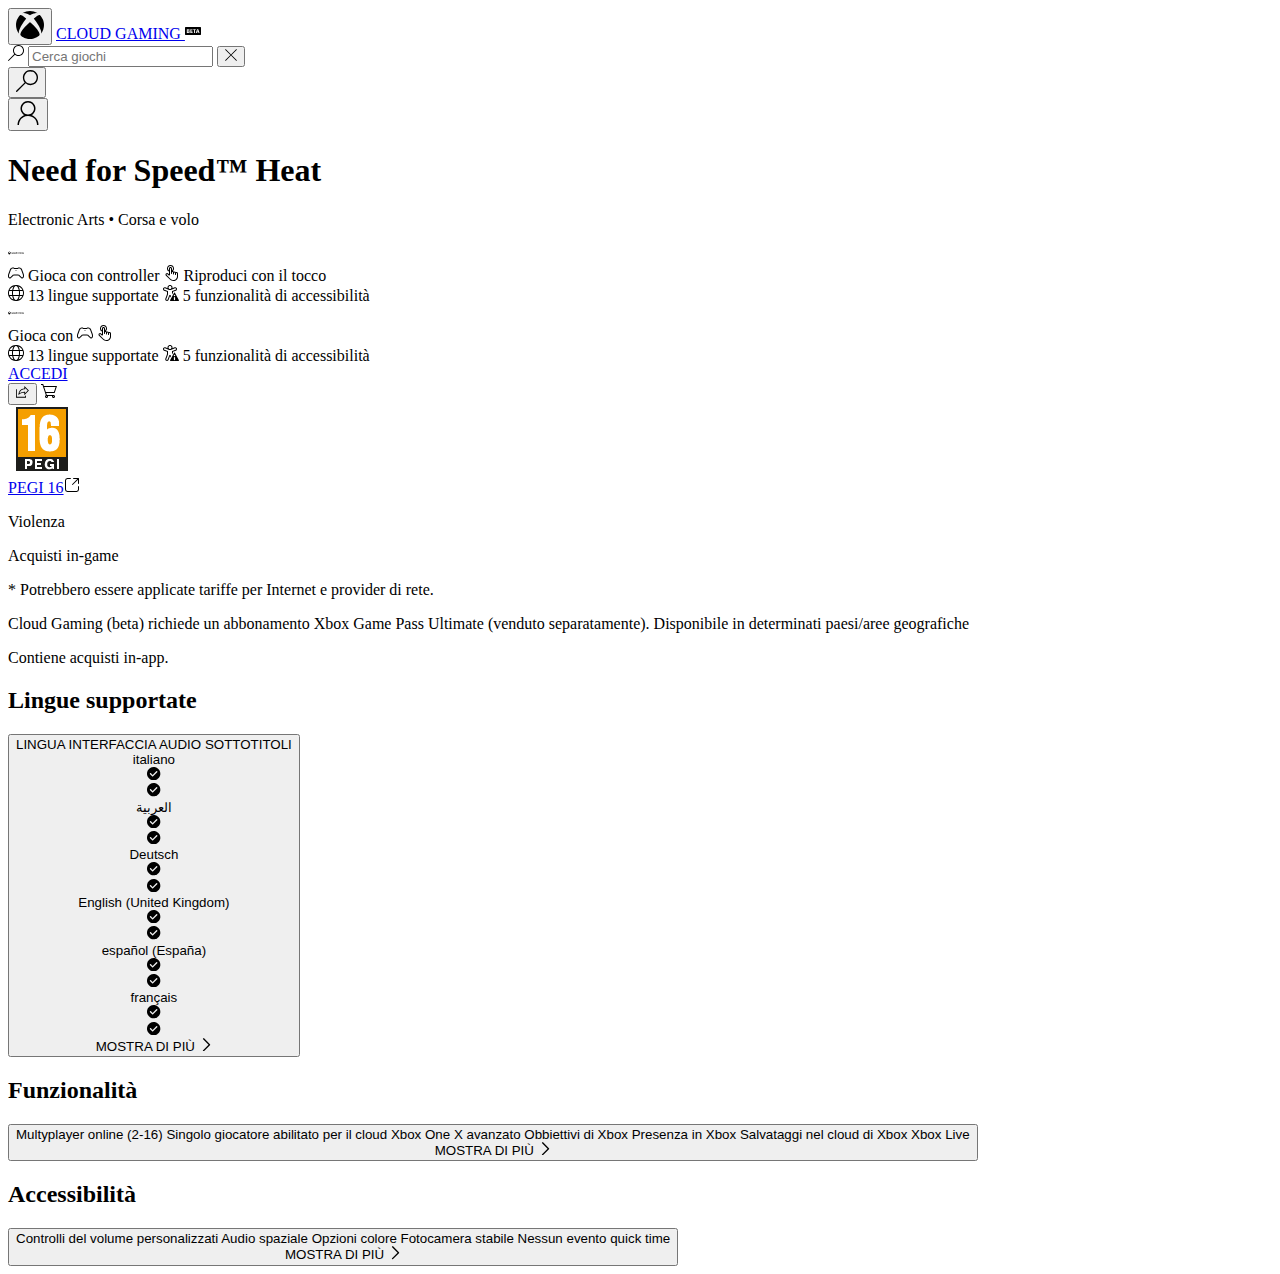
==== commit d8c1abee: "Merge pull request #62 from JCGrnm/feature/hero-section" ====
--- a/game.html
+++ b/game.html
@@ -8,6 +8,7 @@
     <link rel="icon" type="x/icon" href="./assets/consoles-xbox-16.ico" />
     <link rel="stylesheet" href="./css/index.css" />
   </head>
+
   <body>
     <nav>
       <div class="navbar">
@@ -119,89 +120,170 @@
       <div class="sections-wrapper">
         <div class="hero-section">
           <div class="hero-section__left">
-            <h1>Need for Speed™ Heat</h1>
-            <p>Electronic Arts • Corsa e volo</p>
-            <div class="hero-section__functionalities">
-              <div class="hero-section__svg">
-                <svg
-                  width="1em"
-                  height="1em"
-                  viewBox="0 0 186 32"
-                  class="Header-module__gamePassIcon___tH4Zh Icon-module__icon___6ICyA"
-                >
-                  <path
-                    d="M140.212 18.312l3.321-8.805 3.322 8.805h-6.643zm4.981-11.69h-3.32l-7.5 19.234h3.047l1.856-4.983h8.515l1.856 4.983h3.047l-7.5-19.233zM186 20.523c0 1.778-.669 3.2-1.988 4.224-1.317 1.022-3.165 1.54-5.492 1.54-2.524 0-4.517-.581-5.923-1.73-1.408-1.149-2.131-2.85-2.15-5.058v-.028h2.935v.028c.027 1.42.476 2.501 1.336 3.21.86.711 2.158 1.071 3.856 1.071 1.404 0 2.498-.274 3.252-.816.75-.54 1.131-1.334 1.131-2.36 0-.83-.312-1.48-.93-1.93-.621-.454-1.758-.864-3.379-1.221l-1.64-.35c-1.969-.394-3.476-1.049-4.48-1.946-1.005-.9-1.515-2.157-1.515-3.738 0-1.582.619-2.862 1.84-3.806 1.219-.942 2.89-1.42 4.967-1.42 2.506 0 4.418.546 5.682 1.623 1.264 1.077 1.924 2.58 1.96 4.465v.028h-2.906l-.002-.026c-.089-1.225-.497-2.138-1.214-2.714-.717-.576-1.893-.869-3.493-.869-1.243 0-2.206.234-2.862.695-.653.46-.984 1.122-.984 1.97 0 .867.295 1.53.877 1.97.586.481 1.687.896 3.271 1.235l1.668.35c2.183.466 3.776 1.147 4.735 2.027.96.88 1.448 2.084 1.448 3.576zm-17.088 0c0 1.778-.67 3.2-1.988 4.224-1.318 1.022-3.165 1.54-5.492 1.54-2.524 0-4.517-.581-5.923-1.73-1.408-1.149-2.132-2.85-2.15-5.058v-.028h2.935v.028c.027 1.42.476 2.501 1.335 3.21.861.711 2.158 1.071 3.856 1.071 1.405 0 2.499-.274 3.253-.816.75-.54 1.131-1.334 1.131-2.36 0-.83-.313-1.48-.93-1.93-.621-.454-1.758-.864-3.379-1.221l-1.64-.35c-1.97-.394-3.476-1.049-4.48-1.946-1.005-.9-1.516-2.157-1.516-3.738 0-1.582.62-2.862 1.84-3.806 1.22-.942 2.891-1.42 4.968-1.42 2.506 0 4.418.546 5.681 1.623 1.265 1.077 1.925 2.58 1.96 4.465l.001.028h-2.906l-.002-.026c-.089-1.225-.497-2.138-1.214-2.714-.718-.576-1.893-.869-3.493-.869-1.244 0-2.207.234-2.862.695-.653.46-.984 1.122-.984 1.97 0 .867.295 1.53.877 1.97.586.481 1.686.896 3.27 1.235l1.669.35c2.182.466 3.775 1.147 4.734 2.027.961.88 1.449 2.084 1.449 3.576zM124.58 9.21h5.191c1.189 0 2.105.305 2.725.908.619.602.933 1.474.933 2.592s-.314 1.986-.933 2.579c-.62.593-1.536.894-2.725.894h-5.19V9.211zm10.107-.951c-1.148-1.086-2.784-1.637-4.862-1.637h-8.18v19.233h2.935v-7.084h5.245c2.078 0 3.714-.55 4.862-1.637 1.148-1.087 1.73-2.575 1.73-4.424 0-1.867-.582-3.364-1.73-4.451zM97.66 6.623v19.233h-2.828V10.594c-.363 1.071-.85 2.399-1.452 3.959l-4.338 11.303h-2.46l-.007-.018-4.385-11.285c-.522-1.393-1-2.703-1.425-3.904v15.207h-2.827V6.623h4.029l3.934 10.226c.79 2.07 1.44 3.865 1.938 5.335a208.285 208.285 0 011.964-5.604l3.8-9.957h4.057zm5.87 2.642v5.573h9.543v2.453h-9.544v5.923h10.788v2.642h-13.722V6.623h13.722v2.642H103.53zm-46.986 6.461v10.129h-2.76v-2.517c-.71.97-1.588 1.71-2.61 2.199-1.038.497-2.255.75-3.616.75-1.379 0-2.634-.234-3.73-.696a7.927 7.927 0 01-2.883-2.088 9.142 9.142 0 01-1.882-3.194c-.416-1.205-.627-2.574-.627-4.07 0-1.513.214-2.893.634-4.103a8.975 8.975 0 011.903-3.188 8.1 8.1 0 012.942-2.067c1.12-.457 2.4-.69 3.804-.69 2.345 0 4.315.619 5.855 1.838 1.524 1.238 2.45 2.903 2.755 4.947l.005.033H53.32l-.005-.023c-.266-1.28-.91-2.307-1.913-3.053-1.003-.747-2.233-1.126-3.655-1.126-1.901 0-3.433.676-4.552 2.01-1.138 1.317-1.715 3.142-1.715 5.422s.577 4.105 1.715 5.422c1.155 1.334 2.704 2.01 4.606 2.01 1.653 0 3.067-.522 4.205-1.554 1.13-1.007 1.732-2.314 1.792-3.883h-5.649v-2.508h8.396zm7.376 2.586l3.321-8.805 3.321 8.805h-6.642zm4.98-11.69h-3.319l-7.5 19.234h3.046l1.856-4.983H71.5l1.856 4.983h3.047L68.902 6.623zM20.37 8.793c-.015.013-.028.03-.028.052 0 .018.01.033.022.047 3.217 3.833 9.446 12.975 8.228 16.746-.01.03-.01.066.018.082.029.017.065 0 .085-.026A15.937 15.937 0 0031.963 16c0-4.44-1.807-8.457-4.724-11.355a.29.29 0 00-.07-.054c-.269-.139-1.924-.654-6.8 4.2zM4.795 4.59a.289.289 0 00-.071.054A15.958 15.958 0 000 16c0 3.645 1.218 7.003 3.268 9.693.02.026.056.043.085.026.028-.016.03-.052.019-.082-1.218-3.771 5.01-12.913 8.227-16.746.011-.014.022-.029.022-.047 0-.022-.012-.04-.028-.053-4.874-4.854-6.53-4.339-6.798-4.2zm19.512-2.25C21.86.885 19.207 0 15.982 0c-3.226 0-5.878.885-8.326 2.341a.061.061 0 00-.026.08c.013.029.045.035.077.027 3.095-.669 7.795 2.006 8.241 2.275.01.006.02.012.034.012.013 0 .023-.006.033-.012.446-.269 5.147-2.944 8.241-2.275.032.008.064.002.078-.027a.061.061 0 00-.027-.08zm-8.325 10.491c.017 0 .04.016.052.026 4.78 3.64 12.963 12.643 10.468 15.186A15.908 15.908 0 0115.982 32c-4.03 0-7.71-1.493-10.52-3.956-2.496-2.543 5.687-11.546 10.467-15.186.012-.01.035-.026.053-.026z"
-                    fill-rule="evenodd"
-                  ></path>
-                </svg>
-              </div>
-              <span class="hero-section__svg hero-section__svg--text"
-                ><svg
-                  xmlns="http://www.w3.org/2000/svg"
-                  viewBox="0 0 2048 2048"
-                  width="1em"
-                  height="1em"
-                  class="Badge-module__icon___MU5HK Icon-module__icon___6ICyA Icon-module__xxSmall___vViZA"
-                >
-                  <path
-                    d="M1024 640q26 0 45 19t19 45q0 26-19 45t-45 19q-26 0-45-19t-19-45q0-26 19-45t45-19zm704-164q20 14 36 35t25 45l224 607q20 55 27 121t8 124q0 55-17 111t-49 103-80 76-110 30q-22 0-48-8t-43-24l-304-304q-12-12-30-21t-40-15-42-9-37-3H800q-17 0-37 3t-42 9-39 15-31 21l-304 304q-16 16-42 24t-49 8q-62 0-109-29t-80-76-50-103-17-112q0-61 7-124t28-121l1-1 225-609v-2q9-22 24-41t35-34v-66q44-23 85-40t84-28 88-16 95-6q34 0 61 10t49 22 42 22 40 10h320q19 0 39-10t42-22 50-22 61-10q50 0 95 5t87 17 84 28 86 40v66zm64 1124q33 0 57-20t40-49 23-62 8-61q0-49-6-102t-22-101q-32-93-66-184t-70-184l-61-167q-7-17-12-35t-14-35q-5-10-12-17-11-11-27-17t-30-12v-66q-53-22-110-31t-114-9q-20 0-39 10t-42 22-50 22-61 10H864q-34 0-61-10t-49-22-43-22-39-10q-57 0-114 9t-110 31v66q-8 4-18 8t-21 9-18 12-12 17l-223 605q-16 44-22 100t-6 103q0 27 7 60t23 63 40 49 58 20q5 0 7-1l302-303q20-20 49-35t61-25 65-15 60-5h448q27 0 59 5t65 15 62 25 49 35l302 303q2 1 7 1z"
-                  ></path>
-                </svg>
-                Gioca con controller</span
+            <div class="hero-section__left-content">
+              <h1>Need for Speed™ Heat</h1>
+              <p>Electronic Arts • Corsa e volo</p>
+              <div class="hero-section__functionalities">
+                <div class="hero-section__svg hero-section__svg--lg">
+                  <svg
+                    width="1em"
+                    height="1em"
+                    viewBox="0 0 186 32"
+                    class="Header-module__gamePassIcon___tH4Zh Icon-module__icon___6ICyA"
+                  >
+                    <path
+                      d="M140.212 18.312l3.321-8.805 3.322 8.805h-6.643zm4.981-11.69h-3.32l-7.5 19.234h3.047l1.856-4.983h8.515l1.856 4.983h3.047l-7.5-19.233zM186 20.523c0 1.778-.669 3.2-1.988 4.224-1.317 1.022-3.165 1.54-5.492 1.54-2.524 0-4.517-.581-5.923-1.73-1.408-1.149-2.131-2.85-2.15-5.058v-.028h2.935v.028c.027 1.42.476 2.501 1.336 3.21.86.711 2.158 1.071 3.856 1.071 1.404 0 2.498-.274 3.252-.816.75-.54 1.131-1.334 1.131-2.36 0-.83-.312-1.48-.93-1.93-.621-.454-1.758-.864-3.379-1.221l-1.64-.35c-1.969-.394-3.476-1.049-4.48-1.946-1.005-.9-1.515-2.157-1.515-3.738 0-1.582.619-2.862 1.84-3.806 1.219-.942 2.89-1.42 4.967-1.42 2.506 0 4.418.546 5.682 1.623 1.264 1.077 1.924 2.58 1.96 4.465v.028h-2.906l-.002-.026c-.089-1.225-.497-2.138-1.214-2.714-.717-.576-1.893-.869-3.493-.869-1.243 0-2.206.234-2.862.695-.653.46-.984 1.122-.984 1.97 0 .867.295 1.53.877 1.97.586.481 1.687.896 3.271 1.235l1.668.35c2.183.466 3.776 1.147 4.735 2.027.96.88 1.448 2.084 1.448 3.576zm-17.088 0c0 1.778-.67 3.2-1.988 4.224-1.318 1.022-3.165 1.54-5.492 1.54-2.524 0-4.517-.581-5.923-1.73-1.408-1.149-2.132-2.85-2.15-5.058v-.028h2.935v.028c.027 1.42.476 2.501 1.335 3.21.861.711 2.158 1.071 3.856 1.071 1.405 0 2.499-.274 3.253-.816.75-.54 1.131-1.334 1.131-2.36 0-.83-.313-1.48-.93-1.93-.621-.454-1.758-.864-3.379-1.221l-1.64-.35c-1.97-.394-3.476-1.049-4.48-1.946-1.005-.9-1.516-2.157-1.516-3.738 0-1.582.62-2.862 1.84-3.806 1.22-.942 2.891-1.42 4.968-1.42 2.506 0 4.418.546 5.681 1.623 1.265 1.077 1.925 2.58 1.96 4.465l.001.028h-2.906l-.002-.026c-.089-1.225-.497-2.138-1.214-2.714-.718-.576-1.893-.869-3.493-.869-1.244 0-2.207.234-2.862.695-.653.46-.984 1.122-.984 1.97 0 .867.295 1.53.877 1.97.586.481 1.686.896 3.27 1.235l1.669.35c2.182.466 3.775 1.147 4.734 2.027.961.88 1.449 2.084 1.449 3.576zM124.58 9.21h5.191c1.189 0 2.105.305 2.725.908.619.602.933 1.474.933 2.592s-.314 1.986-.933 2.579c-.62.593-1.536.894-2.725.894h-5.19V9.211zm10.107-.951c-1.148-1.086-2.784-1.637-4.862-1.637h-8.18v19.233h2.935v-7.084h5.245c2.078 0 3.714-.55 4.862-1.637 1.148-1.087 1.73-2.575 1.73-4.424 0-1.867-.582-3.364-1.73-4.451zM97.66 6.623v19.233h-2.828V10.594c-.363 1.071-.85 2.399-1.452 3.959l-4.338 11.303h-2.46l-.007-.018-4.385-11.285c-.522-1.393-1-2.703-1.425-3.904v15.207h-2.827V6.623h4.029l3.934 10.226c.79 2.07 1.44 3.865 1.938 5.335a208.285 208.285 0 011.964-5.604l3.8-9.957h4.057zm5.87 2.642v5.573h9.543v2.453h-9.544v5.923h10.788v2.642h-13.722V6.623h13.722v2.642H103.53zm-46.986 6.461v10.129h-2.76v-2.517c-.71.97-1.588 1.71-2.61 2.199-1.038.497-2.255.75-3.616.75-1.379 0-2.634-.234-3.73-.696a7.927 7.927 0 01-2.883-2.088 9.142 9.142 0 01-1.882-3.194c-.416-1.205-.627-2.574-.627-4.07 0-1.513.214-2.893.634-4.103a8.975 8.975 0 011.903-3.188 8.1 8.1 0 012.942-2.067c1.12-.457 2.4-.69 3.804-.69 2.345 0 4.315.619 5.855 1.838 1.524 1.238 2.45 2.903 2.755 4.947l.005.033H53.32l-.005-.023c-.266-1.28-.91-2.307-1.913-3.053-1.003-.747-2.233-1.126-3.655-1.126-1.901 0-3.433.676-4.552 2.01-1.138 1.317-1.715 3.142-1.715 5.422s.577 4.105 1.715 5.422c1.155 1.334 2.704 2.01 4.606 2.01 1.653 0 3.067-.522 4.205-1.554 1.13-1.007 1.732-2.314 1.792-3.883h-5.649v-2.508h8.396zm7.376 2.586l3.321-8.805 3.321 8.805h-6.642zm4.98-11.69h-3.319l-7.5 19.234h3.046l1.856-4.983H71.5l1.856 4.983h3.047L68.902 6.623zM20.37 8.793c-.015.013-.028.03-.028.052 0 .018.01.033.022.047 3.217 3.833 9.446 12.975 8.228 16.746-.01.03-.01.066.018.082.029.017.065 0 .085-.026A15.937 15.937 0 0031.963 16c0-4.44-1.807-8.457-4.724-11.355a.29.29 0 00-.07-.054c-.269-.139-1.924-.654-6.8 4.2zM4.795 4.59a.289.289 0 00-.071.054A15.958 15.958 0 000 16c0 3.645 1.218 7.003 3.268 9.693.02.026.056.043.085.026.028-.016.03-.052.019-.082-1.218-3.771 5.01-12.913 8.227-16.746.011-.014.022-.029.022-.047 0-.022-.012-.04-.028-.053-4.874-4.854-6.53-4.339-6.798-4.2zm19.512-2.25C21.86.885 19.207 0 15.982 0c-3.226 0-5.878.885-8.326 2.341a.061.061 0 00-.026.08c.013.029.045.035.077.027 3.095-.669 7.795 2.006 8.241 2.275.01.006.02.012.034.012.013 0 .023-.006.033-.012.446-.269 5.147-2.944 8.241-2.275.032.008.064.002.078-.027a.061.061 0 00-.027-.08zm-8.325 10.491c.017 0 .04.016.052.026 4.78 3.64 12.963 12.643 10.468 15.186A15.908 15.908 0 0115.982 32c-4.03 0-7.71-1.493-10.52-3.956-2.496-2.543 5.687-11.546 10.467-15.186.012-.01.035-.026.053-.026z"
+                      fill-rule="evenodd"
+                    ></path>
+                  </svg>
+                </div>
+                <span class="hero-section__svg"
+                  ><svg
+                    xmlns="http://www.w3.org/2000/svg"
+                    viewBox="0 0 2048 2048"
+                    width="1em"
+                    height="1em"
+                    class="Badge-module__icon___MU5HK Icon-module__icon___6ICyA Icon-module__xxSmall___vViZA"
+                  >
+                    <path
+                      d="M1024 640q26 0 45 19t19 45q0 26-19 45t-45 19q-26 0-45-19t-19-45q0-26 19-45t45-19zm704-164q20 14 36 35t25 45l224 607q20 55 27 121t8 124q0 55-17 111t-49 103-80 76-110 30q-22 0-48-8t-43-24l-304-304q-12-12-30-21t-40-15-42-9-37-3H800q-17 0-37 3t-42 9-39 15-31 21l-304 304q-16 16-42 24t-49 8q-62 0-109-29t-80-76-50-103-17-112q0-61 7-124t28-121l1-1 225-609v-2q9-22 24-41t35-34v-66q44-23 85-40t84-28 88-16 95-6q34 0 61 10t49 22 42 22 40 10h320q19 0 39-10t42-22 50-22 61-10q50 0 95 5t87 17 84 28 86 40v66zm64 1124q33 0 57-20t40-49 23-62 8-61q0-49-6-102t-22-101q-32-93-66-184t-70-184l-61-167q-7-17-12-35t-14-35q-5-10-12-17-11-11-27-17t-30-12v-66q-53-22-110-31t-114-9q-20 0-39 10t-42 22-50 22-61 10H864q-34 0-61-10t-49-22-43-22-39-10q-57 0-114 9t-110 31v66q-8 4-18 8t-21 9-18 12-12 17l-223 605q-16 44-22 100t-6 103q0 27 7 60t23 63 40 49 58 20q5 0 7-1l302-303q20-20 49-35t61-25 65-15 60-5h448q27 0 59 5t65 15 62 25 49 35l302 303q2 1 7 1z"
+                    ></path>
+                  </svg>
+                  Gioca con controller</span
+                >
+                <span class="hero-section__svg"
+                  ><svg
+                    xmlns="http://www.w3.org/2000/svg"
+                    viewBox="0 0 2048 2048"
+                    width="1em"
+                    height="1em"
+                    class="IconText-module__icon___2lSCQ SupportedInputs-module__icon___Jvw01"
+                  >
+                    <path
+                      d="M1600 896q40 0 75 15t61 41 41 61 15 75v384q0 119-45 224t-124 183-183 123-224 46q-144 0-268-55t-226-156l-472-472q-28-28-43-65t-15-76q0-42 16-78t43-64 63-42 78-16q82 0 141 59l107 106V853q-59-28-106-70t-80-95-52-114-18-126q0-93 35-174t96-143 142-96T832 0q93 0 174 35t143 96 96 142 35 175q0 93-37 178t-105 149q35 9 63 30t49 52q45-25 94-25 50 0 93 23t69 66q45-25 94-25zM512 448q0 75 34 143t94 113V448q0-40 15-75t41-61 61-41 75-15q40 0 75 15t61 41 41 61 15 75v256q60-45 94-113t34-143q0-66-25-124t-69-101-102-69-124-26q-66 0-124 25t-102 69-69 102-25 124zm1152 1024v-384q0-26-19-45t-45-19q-21 0-34 7t-20 21-9 31-2 37q0 16 1 32t1 32q0 20-2 37t-9 30-20 21-34 8q-21 0-34-8t-20-21-9-33-3-40q0-28 2-58t2-58q0-43-12-72t-54-30q-21 0-34 7t-20 21-9 31-2 37q0 16 1 32t1 32q0 20-2 37t-9 30-20 21-34 8q-21 0-34-8t-20-21-9-33-3-40q0-28 2-58t2-58q0-43-12-72t-54-30q-21 0-34 7t-20 21-9 31-2 37q0 16 1 32t1 32q0 20-2 37t-9 30-20 21-34 8q-26 0-45-19t-19-45V448q0-26-19-45t-45-19q-26 0-45 19t-19 45v787q0 23-8 42t-23 35-35 23-42 9q-22 0-42-8t-37-24l-139-139q-21-21-50-21t-50 21-22 51q0 29 21 50l472 473q84 84 184 128t219 45q93 0 174-35t142-96 96-142 36-175z"
+                    ></path>
+                  </svg>
+                  Riproduci con il tocco</span
+                >
+              </div>
+              <div
+                class="hero-section__functionalities hero-section__functionalities--bottom"
               >
-              <span class="hero-section__svg hero-section__svg--text"
-                ><svg
-                  xmlns="http://www.w3.org/2000/svg"
-                  viewBox="0 0 2048 2048"
-                  width="1em"
-                  height="1em"
-                  class="IconText-module__icon___2lSCQ SupportedInputs-module__icon___Jvw01"
-                >
-                  <path
-                    d="M1600 896q40 0 75 15t61 41 41 61 15 75v384q0 119-45 224t-124 183-183 123-224 46q-144 0-268-55t-226-156l-472-472q-28-28-43-65t-15-76q0-42 16-78t43-64 63-42 78-16q82 0 141 59l107 106V853q-59-28-106-70t-80-95-52-114-18-126q0-93 35-174t96-143 142-96T832 0q93 0 174 35t143 96 96 142 35 175q0 93-37 178t-105 149q35 9 63 30t49 52q45-25 94-25 50 0 93 23t69 66q45-25 94-25zM512 448q0 75 34 143t94 113V448q0-40 15-75t41-61 61-41 75-15q40 0 75 15t61 41 41 61 15 75v256q60-45 94-113t34-143q0-66-25-124t-69-101-102-69-124-26q-66 0-124 25t-102 69-69 102-25 124zm1152 1024v-384q0-26-19-45t-45-19q-21 0-34 7t-20 21-9 31-2 37q0 16 1 32t1 32q0 20-2 37t-9 30-20 21-34 8q-21 0-34-8t-20-21-9-33-3-40q0-28 2-58t2-58q0-43-12-72t-54-30q-21 0-34 7t-20 21-9 31-2 37q0 16 1 32t1 32q0 20-2 37t-9 30-20 21-34 8q-21 0-34-8t-20-21-9-33-3-40q0-28 2-58t2-58q0-43-12-72t-54-30q-21 0-34 7t-20 21-9 31-2 37q0 16 1 32t1 32q0 20-2 37t-9 30-20 21-34 8q-26 0-45-19t-19-45V448q0-26-19-45t-45-19q-26 0-45 19t-19 45v787q0 23-8 42t-23 35-35 23-42 9q-22 0-42-8t-37-24l-139-139q-21-21-50-21t-50 21-22 51q0 29 21 50l472 473q84 84 184 128t219 45q93 0 174-35t142-96 96-142 36-175z"
-                  ></path>
-                </svg>
-                Riproduci con il tocco</span
+                <span class="hero-section__svg"
+                  ><svg
+                    width="1em"
+                    height="1em"
+                    viewBox="0 0 32 32"
+                    xmlns="http://www.w3.org/2000/svg"
+                    class="IconText-module__icon___2lSCQ SupportedProductFeatures-module__icon___PpYyx"
+                  >
+                    <path
+                      d="M32 16a15.853 15.853 0 01-2.172 8.078 15.504 15.504 0 01-2.5 3.235 16.648 16.648 0 01-3.25 2.5 15.301 15.301 0 01-3.828 1.609c-1.354.364-2.77.557-4.25.578a15.853 15.853 0 01-8.078-2.172 15.504 15.504 0 01-3.234-2.5 16.648 16.648 0 01-2.5-3.25 15.3 15.3 0 01-1.61-3.828A17.219 17.219 0 010 16c0-1.469.188-2.885.563-4.25a15.76 15.76 0 011.609-3.828 16.069 16.069 0 012.5-3.234 15.88 15.88 0 013.25-2.5A16.112 16.112 0 0111.75.577 16.287 16.287 0 0116 0c1.469 0 2.885.188 4.25.563a15.76 15.76 0 013.828 1.609 16.067 16.067 0 013.235 2.5 15.88 15.88 0 012.5 3.25 16.113 16.113 0 011.609 3.828c.375 1.354.568 2.77.578 4.25zm-21.39-6h10.78a20.518 20.518 0 00-.937-3.156c-.229-.594-.49-1.177-.781-1.75a9.103 9.103 0 00-1-1.563 4.833 4.833 0 00-1.219-1.11A2.814 2.814 0 0016 2c-.52 0-1 .14-1.438.422a5.259 5.259 0 00-1.218 1.11 8.573 8.573 0 00-1 1.546 20.74 20.74 0 00-.797 1.766c-.24.604-.432 1.177-.578 1.718a35.85 35.85 0 00-.36 1.438zm-7.266 0h5.219a23.59 23.59 0 011.03-3.781 14.26 14.26 0 011.829-3.453A11.55 11.55 0 008.906 3.89a13.434 13.434 0 00-2.234 1.671 16.285 16.285 0 00-1.89 2.079A12.882 12.882 0 003.343 10zm17.234-7.234a14.579 14.579 0 011.813 3.453A24.78 24.78 0 0123.438 10h5.218a14.151 14.151 0 00-1.437-2.36 15.446 15.446 0 00-1.875-2.077 13.143 13.143 0 00-2.25-1.672 12.013 12.013 0 00-2.516-1.125zM8.25 20a21.634 21.634 0 01-.188-1.984A62.204 62.204 0 018 16c0-.677.016-1.344.047-2 .031-.656.099-1.323.203-2H2.578a14.755 14.755 0 00-.422 1.969A16.047 16.047 0 002 16c0 .688.047 1.36.14 2.016.094.656.24 1.317.438 1.984H8.25zm13.5 0c.094-.667.156-1.328.188-1.984.03-.657.052-1.328.062-2.016 0-.677-.016-1.344-.047-2a19.115 19.115 0 00-.203-2h-11.5a21.634 21.634 0 00-.188 1.984A62.005 62.005 0 0010 16c0 .677.016 1.344.047 2 .031.656.099 1.323.203 2h11.5zm7.672-8H23.75c.094.667.156 1.328.188 1.984.03.657.052 1.329.062 2.016 0 .677-.016 1.344-.047 2a19.115 19.115 0 01-.203 2h5.672c.187-.656.328-1.313.422-1.969.093-.656.146-1.333.156-2.031 0-.688-.047-1.36-.14-2.016A13.861 13.861 0 0029.421 12zm-18 17.234a14.58 14.58 0 01-1.813-3.453A24.773 24.773 0 018.563 22h-5.22c.386.813.86 1.594 1.423 2.344.562.75 1.192 1.442 1.89 2.078a14.004 14.004 0 002.25 1.672c.802.479 1.64.86 2.516 1.14zM21.39 22H10.609a20.528 20.528 0 00.938 3.156c.229.594.49 1.177.781 1.75a9.102 9.102 0 001 1.563c.375.468.781.838 1.219 1.11.437.27.922.41 1.453.421.52 0 1-.14 1.438-.422a5.258 5.258 0 001.218-1.11 8.576 8.576 0 001-1.546c.292-.573.558-1.162.797-1.766.24-.604.432-1.177.578-1.718.146-.542.266-1.021.36-1.438zm7.265 0h-5.218a23.58 23.58 0 01-1.032 3.781 14.258 14.258 0 01-1.828 3.453c.875-.27 1.714-.646 2.516-1.125a13.44 13.44 0 002.234-1.672 16.29 16.29 0 001.89-2.078A12.883 12.883 0 0028.657 22z"
+                    ></path>
+                  </svg>
+                  13 lingue supportate</span
+                >
+                <span class="hero-section__svg"
+                  ><svg
+                    width="1em"
+                    height="1em"
+                    viewBox="0 0 32 32"
+                    xmlns="http://www.w3.org/2000/svg"
+                    class="IconText-module__icon___2lSCQ SupportedProductFeatures-module__icon___PpYyx"
+                  >
+                    <path
+                      fill-rule="evenodd"
+                      clip-rule="evenodd"
+                      d="M28 8.016c0 .354-.052.698-.156 1.03-.104.334-.26.647-.469.938a4.126 4.126 0 01-.703.766c-.26.219-.568.39-.922.516L20 13.453v1.879l-1.903 3.545-.035-.096a.844.844 0 01-.062-.343v-5.672a.97.97 0 01.172-.563c.114-.166.27-.291.469-.375l6.39-2.422c.302-.114.537-.297.703-.547.167-.25.256-.541.266-.875 0-.198-.037-.385-.11-.562a1.479 1.479 0 00-.328-.484 1.289 1.289 0 00-.484-.313A2.471 2.471 0 0024.5 6.5a1.5 1.5 0 00-.531.094L15.594 9.78c-.25.094-.51.167-.781.219-.271.052-.542.078-.813.078a4.666 4.666 0 01-1.61-.297L4.032 6.594A1.587 1.587 0 003.5 6.5c-.427 0-.781.14-1.063.422-.28.281-.427.64-.437 1.078 0 .313.083.594.25.844.167.25.406.437.719.562l6.39 2.422a.953.953 0 01.47.36c.114.166.171.359.171.578v5.671c0 .136-.02.25-.063.344l-3.343 9.203a1.545 1.545 0 00-.094.516c0 .417.146.77.438 1.063.291.291.645.437 1.062.437.313 0 .594-.088.844-.266.25-.177.437-.416.562-.718l2.719-7.453c.146-.417.38-.74.703-.97.323-.228.714-.348 1.172-.359.448 0 .833.115 1.156.344.323.23.563.557.719.985l.316.865-1.266 2.358L14 22.234l-2.719 7.453a3.36 3.36 0 01-.515.954A3.494 3.494 0 018 32c-.48 0-.932-.088-1.36-.266a3.266 3.266 0 01-1.109-.75 3.796 3.796 0 01-.75-1.125A3.345 3.345 0 014.5 28.5c0-.208.02-.412.063-.61a6.24 6.24 0 01.156-.593c.041-.136.12-.365.234-.688.115-.323.255-.703.422-1.14.167-.438.344-.922.531-1.453.188-.532.38-1.052.578-1.563.198-.51.386-1.02.563-1.531.177-.51.338-.953.484-1.328.146-.375.26-.688.344-.938.083-.25.125-.38.125-.39v-4.813l-5.75-2.187a3.188 3.188 0 01-.922-.516A3.61 3.61 0 01.172 9.062 3.782 3.782 0 010 8c0-.48.089-.932.266-1.36.177-.426.427-.796.75-1.109a3.86 3.86 0 011.109-.75A3.312 3.312 0 013.5 4.5c.427 0 .844.078 1.25.234l4.453 1.704a4.751 4.751 0 01-.156-.766A6.55 6.55 0 019 4.89c0-.677.135-1.313.406-1.907.271-.593.636-1.109 1.094-1.546C10.958 1 11.49.65 12.094.39 12.698.13 13.334 0 14 0c.667 0 1.302.125 1.906.375.604.25 1.136.599 1.594 1.047.458.448.823.969 1.094 1.562.27.594.406 1.23.406 1.907 0 .26-.016.52-.047.78-.031.261-.088.516-.172.766l4.469-1.703A3.454 3.454 0 0124.5 4.5c.48 0 .932.089 1.36.266.427.177.796.432 1.109.765.312.334.562.709.75 1.125.187.417.281.87.281 1.36zM11 5c0 .406.078.792.234 1.156.157.365.37.683.641.953.27.271.594.49.969.657.375.166.76.244 1.156.234.406 0 .792-.078 1.156-.234a3.01 3.01 0 00.953-.641c.271-.27.49-.594.657-.969.166-.375.244-.76.234-1.156 0-.406-.078-.792-.234-1.156a3.01 3.01 0 00-.641-.953 3.18 3.18 0 00-.969-.657A2.644 2.644 0 0014 2c-.406 0-.792.078-1.156.234a3.01 3.01 0 00-.953.641c-.271.27-.49.594-.657.969-.166.375-.244.76-.234 1.156z"
+                    ></path>
+                    <path
+                      fill-rule="evenodd"
+                      clip-rule="evenodd"
+                      d="M23.755 15.395a.921.921 0 00-1.58.112l-8.05 15-.05.106c-.26.645.186 1.387.874 1.387H31.05l.113-.007c.659-.08 1.05-.854.711-1.486l-8.05-15-.07-.112zm-2.003 9.478a1.25 1.25 0 012.487 0l.006.128v4l-.006.128a1.25 1.25 0 01-2.487 0L21.745 29v-4l.007-.128zM23 19.5a1.5 1.5 0 100 3 1.5 1.5 0 000-3z"
+                    ></path>
+                  </svg>
+                  5 funzionalità di accessibilità</span
+                >
+              </div>
+              <div class="hero-section__functionalities--hidden">
+                <div class="hero-section__svg hero-section__svg--lg">
+                  <svg
+                    width="1em"
+                    height="1em"
+                    viewBox="0 0 186 32"
+                    class="Header-module__gamePassIcon___tH4Zh Icon-module__icon___6ICyA"
+                  >
+                    <path
+                      d="M140.212 18.312l3.321-8.805 3.322 8.805h-6.643zm4.981-11.69h-3.32l-7.5 19.234h3.047l1.856-4.983h8.515l1.856 4.983h3.047l-7.5-19.233zM186 20.523c0 1.778-.669 3.2-1.988 4.224-1.317 1.022-3.165 1.54-5.492 1.54-2.524 0-4.517-.581-5.923-1.73-1.408-1.149-2.131-2.85-2.15-5.058v-.028h2.935v.028c.027 1.42.476 2.501 1.336 3.21.86.711 2.158 1.071 3.856 1.071 1.404 0 2.498-.274 3.252-.816.75-.54 1.131-1.334 1.131-2.36 0-.83-.312-1.48-.93-1.93-.621-.454-1.758-.864-3.379-1.221l-1.64-.35c-1.969-.394-3.476-1.049-4.48-1.946-1.005-.9-1.515-2.157-1.515-3.738 0-1.582.619-2.862 1.84-3.806 1.219-.942 2.89-1.42 4.967-1.42 2.506 0 4.418.546 5.682 1.623 1.264 1.077 1.924 2.58 1.96 4.465v.028h-2.906l-.002-.026c-.089-1.225-.497-2.138-1.214-2.714-.717-.576-1.893-.869-3.493-.869-1.243 0-2.206.234-2.862.695-.653.46-.984 1.122-.984 1.97 0 .867.295 1.53.877 1.97.586.481 1.687.896 3.271 1.235l1.668.35c2.183.466 3.776 1.147 4.735 2.027.96.88 1.448 2.084 1.448 3.576zm-17.088 0c0 1.778-.67 3.2-1.988 4.224-1.318 1.022-3.165 1.54-5.492 1.54-2.524 0-4.517-.581-5.923-1.73-1.408-1.149-2.132-2.85-2.15-5.058v-.028h2.935v.028c.027 1.42.476 2.501 1.335 3.21.861.711 2.158 1.071 3.856 1.071 1.405 0 2.499-.274 3.253-.816.75-.54 1.131-1.334 1.131-2.36 0-.83-.313-1.48-.93-1.93-.621-.454-1.758-.864-3.379-1.221l-1.64-.35c-1.97-.394-3.476-1.049-4.48-1.946-1.005-.9-1.516-2.157-1.516-3.738 0-1.582.62-2.862 1.84-3.806 1.22-.942 2.891-1.42 4.968-1.42 2.506 0 4.418.546 5.681 1.623 1.265 1.077 1.925 2.58 1.96 4.465l.001.028h-2.906l-.002-.026c-.089-1.225-.497-2.138-1.214-2.714-.718-.576-1.893-.869-3.493-.869-1.244 0-2.207.234-2.862.695-.653.46-.984 1.122-.984 1.97 0 .867.295 1.53.877 1.97.586.481 1.686.896 3.27 1.235l1.669.35c2.182.466 3.775 1.147 4.734 2.027.961.88 1.449 2.084 1.449 3.576zM124.58 9.21h5.191c1.189 0 2.105.305 2.725.908.619.602.933 1.474.933 2.592s-.314 1.986-.933 2.579c-.62.593-1.536.894-2.725.894h-5.19V9.211zm10.107-.951c-1.148-1.086-2.784-1.637-4.862-1.637h-8.18v19.233h2.935v-7.084h5.245c2.078 0 3.714-.55 4.862-1.637 1.148-1.087 1.73-2.575 1.73-4.424 0-1.867-.582-3.364-1.73-4.451zM97.66 6.623v19.233h-2.828V10.594c-.363 1.071-.85 2.399-1.452 3.959l-4.338 11.303h-2.46l-.007-.018-4.385-11.285c-.522-1.393-1-2.703-1.425-3.904v15.207h-2.827V6.623h4.029l3.934 10.226c.79 2.07 1.44 3.865 1.938 5.335a208.285 208.285 0 011.964-5.604l3.8-9.957h4.057zm5.87 2.642v5.573h9.543v2.453h-9.544v5.923h10.788v2.642h-13.722V6.623h13.722v2.642H103.53zm-46.986 6.461v10.129h-2.76v-2.517c-.71.97-1.588 1.71-2.61 2.199-1.038.497-2.255.75-3.616.75-1.379 0-2.634-.234-3.73-.696a7.927 7.927 0 01-2.883-2.088 9.142 9.142 0 01-1.882-3.194c-.416-1.205-.627-2.574-.627-4.07 0-1.513.214-2.893.634-4.103a8.975 8.975 0 011.903-3.188 8.1 8.1 0 012.942-2.067c1.12-.457 2.4-.69 3.804-.69 2.345 0 4.315.619 5.855 1.838 1.524 1.238 2.45 2.903 2.755 4.947l.005.033H53.32l-.005-.023c-.266-1.28-.91-2.307-1.913-3.053-1.003-.747-2.233-1.126-3.655-1.126-1.901 0-3.433.676-4.552 2.01-1.138 1.317-1.715 3.142-1.715 5.422s.577 4.105 1.715 5.422c1.155 1.334 2.704 2.01 4.606 2.01 1.653 0 3.067-.522 4.205-1.554 1.13-1.007 1.732-2.314 1.792-3.883h-5.649v-2.508h8.396zm7.376 2.586l3.321-8.805 3.321 8.805h-6.642zm4.98-11.69h-3.319l-7.5 19.234h3.046l1.856-4.983H71.5l1.856 4.983h3.047L68.902 6.623zM20.37 8.793c-.015.013-.028.03-.028.052 0 .018.01.033.022.047 3.217 3.833 9.446 12.975 8.228 16.746-.01.03-.01.066.018.082.029.017.065 0 .085-.026A15.937 15.937 0 0031.963 16c0-4.44-1.807-8.457-4.724-11.355a.29.29 0 00-.07-.054c-.269-.139-1.924-.654-6.8 4.2zM4.795 4.59a.289.289 0 00-.071.054A15.958 15.958 0 000 16c0 3.645 1.218 7.003 3.268 9.693.02.026.056.043.085.026.028-.016.03-.052.019-.082-1.218-3.771 5.01-12.913 8.227-16.746.011-.014.022-.029.022-.047 0-.022-.012-.04-.028-.053-4.874-4.854-6.53-4.339-6.798-4.2zm19.512-2.25C21.86.885 19.207 0 15.982 0c-3.226 0-5.878.885-8.326 2.341a.061.061 0 00-.026.08c.013.029.045.035.077.027 3.095-.669 7.795 2.006 8.241 2.275.01.006.02.012.034.012.013 0 .023-.006.033-.012.446-.269 5.147-2.944 8.241-2.275.032.008.064.002.078-.027a.061.061 0 00-.027-.08zm-8.325 10.491c.017 0 .04.016.052.026 4.78 3.64 12.963 12.643 10.468 15.186A15.908 15.908 0 0115.982 32c-4.03 0-7.71-1.493-10.52-3.956-2.496-2.543 5.687-11.546 10.467-15.186.012-.01.035-.026.053-.026z"
+                      fill-rule="evenodd"
+                    ></path>
+                  </svg>
+                </div>
+                <span class="hero-section__svg">
+                  Gioca con
+                  <svg
+                    xmlns="http://www.w3.org/2000/svg"
+                    viewBox="0 0 2048 2048"
+                    width="1em"
+                    height="1em"
+                    class="Badge-module__icon___MU5HK Icon-module__icon___6ICyA Icon-module__xxSmall___vViZA"
+                  >
+                    <path
+                      d="M1024 640q26 0 45 19t19 45q0 26-19 45t-45 19q-26 0-45-19t-19-45q0-26 19-45t45-19zm704-164q20 14 36 35t25 45l224 607q20 55 27 121t8 124q0 55-17 111t-49 103-80 76-110 30q-22 0-48-8t-43-24l-304-304q-12-12-30-21t-40-15-42-9-37-3H800q-17 0-37 3t-42 9-39 15-31 21l-304 304q-16 16-42 24t-49 8q-62 0-109-29t-80-76-50-103-17-112q0-61 7-124t28-121l1-1 225-609v-2q9-22 24-41t35-34v-66q44-23 85-40t84-28 88-16 95-6q34 0 61 10t49 22 42 22 40 10h320q19 0 39-10t42-22 50-22 61-10q50 0 95 5t87 17 84 28 86 40v66zm64 1124q33 0 57-20t40-49 23-62 8-61q0-49-6-102t-22-101q-32-93-66-184t-70-184l-61-167q-7-17-12-35t-14-35q-5-10-12-17-11-11-27-17t-30-12v-66q-53-22-110-31t-114-9q-20 0-39 10t-42 22-50 22-61 10H864q-34 0-61-10t-49-22-43-22-39-10q-57 0-114 9t-110 31v66q-8 4-18 8t-21 9-18 12-12 17l-223 605q-16 44-22 100t-6 103q0 27 7 60t23 63 40 49 58 20q5 0 7-1l302-303q20-20 49-35t61-25 65-15 60-5h448q27 0 59 5t65 15 62 25 49 35l302 303q2 1 7 1z"
+                    ></path>
+                  </svg>
+                  <svg
+                    xmlns="http://www.w3.org/2000/svg"
+                    viewBox="0 0 2048 2048"
+                    width="1em"
+                    height="1em"
+                    class="IconText-module__icon___2lSCQ SupportedInputs-module__icon___Jvw01"
+                  >
+                    <path
+                      d="M1600 896q40 0 75 15t61 41 41 61 15 75v384q0 119-45 224t-124 183-183 123-224 46q-144 0-268-55t-226-156l-472-472q-28-28-43-65t-15-76q0-42 16-78t43-64 63-42 78-16q82 0 141 59l107 106V853q-59-28-106-70t-80-95-52-114-18-126q0-93 35-174t96-143 142-96T832 0q93 0 174 35t143 96 96 142 35 175q0 93-37 178t-105 149q35 9 63 30t49 52q45-25 94-25 50 0 93 23t69 66q45-25 94-25zM512 448q0 75 34 143t94 113V448q0-40 15-75t41-61 61-41 75-15q40 0 75 15t61 41 41 61 15 75v256q60-45 94-113t34-143q0-66-25-124t-69-101-102-69-124-26q-66 0-124 25t-102 69-69 102-25 124zm1152 1024v-384q0-26-19-45t-45-19q-21 0-34 7t-20 21-9 31-2 37q0 16 1 32t1 32q0 20-2 37t-9 30-20 21-34 8q-21 0-34-8t-20-21-9-33-3-40q0-28 2-58t2-58q0-43-12-72t-54-30q-21 0-34 7t-20 21-9 31-2 37q0 16 1 32t1 32q0 20-2 37t-9 30-20 21-34 8q-21 0-34-8t-20-21-9-33-3-40q0-28 2-58t2-58q0-43-12-72t-54-30q-21 0-34 7t-20 21-9 31-2 37q0 16 1 32t1 32q0 20-2 37t-9 30-20 21-34 8q-26 0-45-19t-19-45V448q0-26-19-45t-45-19q-26 0-45 19t-19 45v787q0 23-8 42t-23 35-35 23-42 9q-22 0-42-8t-37-24l-139-139q-21-21-50-21t-50 21-22 51q0 29 21 50l472 473q84 84 184 128t219 45q93 0 174-35t142-96 96-142 36-175z"
+                    ></path>
+                  </svg>
+                </span>
+              </div>
+              <div
+                class="hero-section__functionalities--hidden hero-section__functionalities--hidden-bottom"
               >
-            </div>
-            <div
-              class="hero-section__functionalities hero-section__functionalities--bottom"
-            >
-              <span class="hero-section__svg hero-section__svg--text"
-                ><svg
-                  width="1em"
-                  height="1em"
-                  viewBox="0 0 32 32"
-                  xmlns="http://www.w3.org/2000/svg"
-                  class="IconText-module__icon___2lSCQ SupportedProductFeatures-module__icon___PpYyx"
-                >
-                  <path
-                    d="M32 16a15.853 15.853 0 01-2.172 8.078 15.504 15.504 0 01-2.5 3.235 16.648 16.648 0 01-3.25 2.5 15.301 15.301 0 01-3.828 1.609c-1.354.364-2.77.557-4.25.578a15.853 15.853 0 01-8.078-2.172 15.504 15.504 0 01-3.234-2.5 16.648 16.648 0 01-2.5-3.25 15.3 15.3 0 01-1.61-3.828A17.219 17.219 0 010 16c0-1.469.188-2.885.563-4.25a15.76 15.76 0 011.609-3.828 16.069 16.069 0 012.5-3.234 15.88 15.88 0 013.25-2.5A16.112 16.112 0 0111.75.577 16.287 16.287 0 0116 0c1.469 0 2.885.188 4.25.563a15.76 15.76 0 013.828 1.609 16.067 16.067 0 013.235 2.5 15.88 15.88 0 012.5 3.25 16.113 16.113 0 011.609 3.828c.375 1.354.568 2.77.578 4.25zm-21.39-6h10.78a20.518 20.518 0 00-.937-3.156c-.229-.594-.49-1.177-.781-1.75a9.103 9.103 0 00-1-1.563 4.833 4.833 0 00-1.219-1.11A2.814 2.814 0 0016 2c-.52 0-1 .14-1.438.422a5.259 5.259 0 00-1.218 1.11 8.573 8.573 0 00-1 1.546 20.74 20.74 0 00-.797 1.766c-.24.604-.432 1.177-.578 1.718a35.85 35.85 0 00-.36 1.438zm-7.266 0h5.219a23.59 23.59 0 011.03-3.781 14.26 14.26 0 011.829-3.453A11.55 11.55 0 008.906 3.89a13.434 13.434 0 00-2.234 1.671 16.285 16.285 0 00-1.89 2.079A12.882 12.882 0 003.343 10zm17.234-7.234a14.579 14.579 0 011.813 3.453A24.78 24.78 0 0123.438 10h5.218a14.151 14.151 0 00-1.437-2.36 15.446 15.446 0 00-1.875-2.077 13.143 13.143 0 00-2.25-1.672 12.013 12.013 0 00-2.516-1.125zM8.25 20a21.634 21.634 0 01-.188-1.984A62.204 62.204 0 018 16c0-.677.016-1.344.047-2 .031-.656.099-1.323.203-2H2.578a14.755 14.755 0 00-.422 1.969A16.047 16.047 0 002 16c0 .688.047 1.36.14 2.016.094.656.24 1.317.438 1.984H8.25zm13.5 0c.094-.667.156-1.328.188-1.984.03-.657.052-1.328.062-2.016 0-.677-.016-1.344-.047-2a19.115 19.115 0 00-.203-2h-11.5a21.634 21.634 0 00-.188 1.984A62.005 62.005 0 0010 16c0 .677.016 1.344.047 2 .031.656.099 1.323.203 2h11.5zm7.672-8H23.75c.094.667.156 1.328.188 1.984.03.657.052 1.329.062 2.016 0 .677-.016 1.344-.047 2a19.115 19.115 0 01-.203 2h5.672c.187-.656.328-1.313.422-1.969.093-.656.146-1.333.156-2.031 0-.688-.047-1.36-.14-2.016A13.861 13.861 0 0029.421 12zm-18 17.234a14.58 14.58 0 01-1.813-3.453A24.773 24.773 0 018.563 22h-5.22c.386.813.86 1.594 1.423 2.344.562.75 1.192 1.442 1.89 2.078a14.004 14.004 0 002.25 1.672c.802.479 1.64.86 2.516 1.14zM21.39 22H10.609a20.528 20.528 0 00.938 3.156c.229.594.49 1.177.781 1.75a9.102 9.102 0 001 1.563c.375.468.781.838 1.219 1.11.437.27.922.41 1.453.421.52 0 1-.14 1.438-.422a5.258 5.258 0 001.218-1.11 8.576 8.576 0 001-1.546c.292-.573.558-1.162.797-1.766.24-.604.432-1.177.578-1.718.146-.542.266-1.021.36-1.438zm7.265 0h-5.218a23.58 23.58 0 01-1.032 3.781 14.258 14.258 0 01-1.828 3.453c.875-.27 1.714-.646 2.516-1.125a13.44 13.44 0 002.234-1.672 16.29 16.29 0 001.89-2.078A12.883 12.883 0 0028.657 22z"
-                  ></path>
-                </svg>
-                13 lingue supportate</span
-              >
-              <span class="hero-section__svg hero-section__svg--text"
-                ><svg
-                  width="1em"
-                  height="1em"
-                  viewBox="0 0 32 32"
-                  xmlns="http://www.w3.org/2000/svg"
-                  class="IconText-module__icon___2lSCQ SupportedProductFeatures-module__icon___PpYyx"
-                >
-                  <path
-                    fill-rule="evenodd"
-                    clip-rule="evenodd"
-                    d="M28 8.016c0 .354-.052.698-.156 1.03-.104.334-.26.647-.469.938a4.126 4.126 0 01-.703.766c-.26.219-.568.39-.922.516L20 13.453v1.879l-1.903 3.545-.035-.096a.844.844 0 01-.062-.343v-5.672a.97.97 0 01.172-.563c.114-.166.27-.291.469-.375l6.39-2.422c.302-.114.537-.297.703-.547.167-.25.256-.541.266-.875 0-.198-.037-.385-.11-.562a1.479 1.479 0 00-.328-.484 1.289 1.289 0 00-.484-.313A2.471 2.471 0 0024.5 6.5a1.5 1.5 0 00-.531.094L15.594 9.78c-.25.094-.51.167-.781.219-.271.052-.542.078-.813.078a4.666 4.666 0 01-1.61-.297L4.032 6.594A1.587 1.587 0 003.5 6.5c-.427 0-.781.14-1.063.422-.28.281-.427.64-.437 1.078 0 .313.083.594.25.844.167.25.406.437.719.562l6.39 2.422a.953.953 0 01.47.36c.114.166.171.359.171.578v5.671c0 .136-.02.25-.063.344l-3.343 9.203a1.545 1.545 0 00-.094.516c0 .417.146.77.438 1.063.291.291.645.437 1.062.437.313 0 .594-.088.844-.266.25-.177.437-.416.562-.718l2.719-7.453c.146-.417.38-.74.703-.97.323-.228.714-.348 1.172-.359.448 0 .833.115 1.156.344.323.23.563.557.719.985l.316.865-1.266 2.358L14 22.234l-2.719 7.453a3.36 3.36 0 01-.515.954A3.494 3.494 0 018 32c-.48 0-.932-.088-1.36-.266a3.266 3.266 0 01-1.109-.75 3.796 3.796 0 01-.75-1.125A3.345 3.345 0 014.5 28.5c0-.208.02-.412.063-.61a6.24 6.24 0 01.156-.593c.041-.136.12-.365.234-.688.115-.323.255-.703.422-1.14.167-.438.344-.922.531-1.453.188-.532.38-1.052.578-1.563.198-.51.386-1.02.563-1.531.177-.51.338-.953.484-1.328.146-.375.26-.688.344-.938.083-.25.125-.38.125-.39v-4.813l-5.75-2.187a3.188 3.188 0 01-.922-.516A3.61 3.61 0 01.172 9.062 3.782 3.782 0 010 8c0-.48.089-.932.266-1.36.177-.426.427-.796.75-1.109a3.86 3.86 0 011.109-.75A3.312 3.312 0 013.5 4.5c.427 0 .844.078 1.25.234l4.453 1.704a4.751 4.751 0 01-.156-.766A6.55 6.55 0 019 4.89c0-.677.135-1.313.406-1.907.271-.593.636-1.109 1.094-1.546C10.958 1 11.49.65 12.094.39 12.698.13 13.334 0 14 0c.667 0 1.302.125 1.906.375.604.25 1.136.599 1.594 1.047.458.448.823.969 1.094 1.562.27.594.406 1.23.406 1.907 0 .26-.016.52-.047.78-.031.261-.088.516-.172.766l4.469-1.703A3.454 3.454 0 0124.5 4.5c.48 0 .932.089 1.36.266.427.177.796.432 1.109.765.312.334.562.709.75 1.125.187.417.281.87.281 1.36zM11 5c0 .406.078.792.234 1.156.157.365.37.683.641.953.27.271.594.49.969.657.375.166.76.244 1.156.234.406 0 .792-.078 1.156-.234a3.01 3.01 0 00.953-.641c.271-.27.49-.594.657-.969.166-.375.244-.76.234-1.156 0-.406-.078-.792-.234-1.156a3.01 3.01 0 00-.641-.953 3.18 3.18 0 00-.969-.657A2.644 2.644 0 0014 2c-.406 0-.792.078-1.156.234a3.01 3.01 0 00-.953.641c-.271.27-.49.594-.657.969-.166.375-.244.76-.234 1.156z"
-                  ></path>
-                  <path
-                    fill-rule="evenodd"
-                    clip-rule="evenodd"
-                    d="M23.755 15.395a.921.921 0 00-1.58.112l-8.05 15-.05.106c-.26.645.186 1.387.874 1.387H31.05l.113-.007c.659-.08 1.05-.854.711-1.486l-8.05-15-.07-.112zm-2.003 9.478a1.25 1.25 0 012.487 0l.006.128v4l-.006.128a1.25 1.25 0 01-2.487 0L21.745 29v-4l.007-.128zM23 19.5a1.5 1.5 0 100 3 1.5 1.5 0 000-3z"
-                  ></path>
-                </svg>
-                5 funzionalità di accessibilità</span
-              >
+                <span class="hero-section__svg"
+                  ><svg
+                    width="1em"
+                    height="1em"
+                    viewBox="0 0 32 32"
+                    xmlns="http://www.w3.org/2000/svg"
+                    class="IconText-module__icon___2lSCQ SupportedProductFeatures-module__icon___PpYyx"
+                  >
+                    <path
+                      d="M32 16a15.853 15.853 0 01-2.172 8.078 15.504 15.504 0 01-2.5 3.235 16.648 16.648 0 01-3.25 2.5 15.301 15.301 0 01-3.828 1.609c-1.354.364-2.77.557-4.25.578a15.853 15.853 0 01-8.078-2.172 15.504 15.504 0 01-3.234-2.5 16.648 16.648 0 01-2.5-3.25 15.3 15.3 0 01-1.61-3.828A17.219 17.219 0 010 16c0-1.469.188-2.885.563-4.25a15.76 15.76 0 011.609-3.828 16.069 16.069 0 012.5-3.234 15.88 15.88 0 013.25-2.5A16.112 16.112 0 0111.75.577 16.287 16.287 0 0116 0c1.469 0 2.885.188 4.25.563a15.76 15.76 0 013.828 1.609 16.067 16.067 0 013.235 2.5 15.88 15.88 0 012.5 3.25 16.113 16.113 0 011.609 3.828c.375 1.354.568 2.77.578 4.25zm-21.39-6h10.78a20.518 20.518 0 00-.937-3.156c-.229-.594-.49-1.177-.781-1.75a9.103 9.103 0 00-1-1.563 4.833 4.833 0 00-1.219-1.11A2.814 2.814 0 0016 2c-.52 0-1 .14-1.438.422a5.259 5.259 0 00-1.218 1.11 8.573 8.573 0 00-1 1.546 20.74 20.74 0 00-.797 1.766c-.24.604-.432 1.177-.578 1.718a35.85 35.85 0 00-.36 1.438zm-7.266 0h5.219a23.59 23.59 0 011.03-3.781 14.26 14.26 0 011.829-3.453A11.55 11.55 0 008.906 3.89a13.434 13.434 0 00-2.234 1.671 16.285 16.285 0 00-1.89 2.079A12.882 12.882 0 003.343 10zm17.234-7.234a14.579 14.579 0 011.813 3.453A24.78 24.78 0 0123.438 10h5.218a14.151 14.151 0 00-1.437-2.36 15.446 15.446 0 00-1.875-2.077 13.143 13.143 0 00-2.25-1.672 12.013 12.013 0 00-2.516-1.125zM8.25 20a21.634 21.634 0 01-.188-1.984A62.204 62.204 0 018 16c0-.677.016-1.344.047-2 .031-.656.099-1.323.203-2H2.578a14.755 14.755 0 00-.422 1.969A16.047 16.047 0 002 16c0 .688.047 1.36.14 2.016.094.656.24 1.317.438 1.984H8.25zm13.5 0c.094-.667.156-1.328.188-1.984.03-.657.052-1.328.062-2.016 0-.677-.016-1.344-.047-2a19.115 19.115 0 00-.203-2h-11.5a21.634 21.634 0 00-.188 1.984A62.005 62.005 0 0010 16c0 .677.016 1.344.047 2 .031.656.099 1.323.203 2h11.5zm7.672-8H23.75c.094.667.156 1.328.188 1.984.03.657.052 1.329.062 2.016 0 .677-.016 1.344-.047 2a19.115 19.115 0 01-.203 2h5.672c.187-.656.328-1.313.422-1.969.093-.656.146-1.333.156-2.031 0-.688-.047-1.36-.14-2.016A13.861 13.861 0 0029.421 12zm-18 17.234a14.58 14.58 0 01-1.813-3.453A24.773 24.773 0 018.563 22h-5.22c.386.813.86 1.594 1.423 2.344.562.75 1.192 1.442 1.89 2.078a14.004 14.004 0 002.25 1.672c.802.479 1.64.86 2.516 1.14zM21.39 22H10.609a20.528 20.528 0 00.938 3.156c.229.594.49 1.177.781 1.75a9.102 9.102 0 001 1.563c.375.468.781.838 1.219 1.11.437.27.922.41 1.453.421.52 0 1-.14 1.438-.422a5.258 5.258 0 001.218-1.11 8.576 8.576 0 001-1.546c.292-.573.558-1.162.797-1.766.24-.604.432-1.177.578-1.718.146-.542.266-1.021.36-1.438zm7.265 0h-5.218a23.58 23.58 0 01-1.032 3.781 14.258 14.258 0 01-1.828 3.453c.875-.27 1.714-.646 2.516-1.125a13.44 13.44 0 002.234-1.672 16.29 16.29 0 001.89-2.078A12.883 12.883 0 0028.657 22z"
+                    ></path>
+                  </svg>
+                  13 lingue supportate</span
+                >
+                <span class="hero-section__svg"
+                  ><svg
+                    width="1em"
+                    height="1em"
+                    viewBox="0 0 32 32"
+                    xmlns="http://www.w3.org/2000/svg"
+                    class="IconText-module__icon___2lSCQ SupportedProductFeatures-module__icon___PpYyx"
+                  >
+                    <path
+                      fill-rule="evenodd"
+                      clip-rule="evenodd"
+                      d="M28 8.016c0 .354-.052.698-.156 1.03-.104.334-.26.647-.469.938a4.126 4.126 0 01-.703.766c-.26.219-.568.39-.922.516L20 13.453v1.879l-1.903 3.545-.035-.096a.844.844 0 01-.062-.343v-5.672a.97.97 0 01.172-.563c.114-.166.27-.291.469-.375l6.39-2.422c.302-.114.537-.297.703-.547.167-.25.256-.541.266-.875 0-.198-.037-.385-.11-.562a1.479 1.479 0 00-.328-.484 1.289 1.289 0 00-.484-.313A2.471 2.471 0 0024.5 6.5a1.5 1.5 0 00-.531.094L15.594 9.78c-.25.094-.51.167-.781.219-.271.052-.542.078-.813.078a4.666 4.666 0 01-1.61-.297L4.032 6.594A1.587 1.587 0 003.5 6.5c-.427 0-.781.14-1.063.422-.28.281-.427.64-.437 1.078 0 .313.083.594.25.844.167.25.406.437.719.562l6.39 2.422a.953.953 0 01.47.36c.114.166.171.359.171.578v5.671c0 .136-.02.25-.063.344l-3.343 9.203a1.545 1.545 0 00-.094.516c0 .417.146.77.438 1.063.291.291.645.437 1.062.437.313 0 .594-.088.844-.266.25-.177.437-.416.562-.718l2.719-7.453c.146-.417.38-.74.703-.97.323-.228.714-.348 1.172-.359.448 0 .833.115 1.156.344.323.23.563.557.719.985l.316.865-1.266 2.358L14 22.234l-2.719 7.453a3.36 3.36 0 01-.515.954A3.494 3.494 0 018 32c-.48 0-.932-.088-1.36-.266a3.266 3.266 0 01-1.109-.75 3.796 3.796 0 01-.75-1.125A3.345 3.345 0 014.5 28.5c0-.208.02-.412.063-.61a6.24 6.24 0 01.156-.593c.041-.136.12-.365.234-.688.115-.323.255-.703.422-1.14.167-.438.344-.922.531-1.453.188-.532.38-1.052.578-1.563.198-.51.386-1.02.563-1.531.177-.51.338-.953.484-1.328.146-.375.26-.688.344-.938.083-.25.125-.38.125-.39v-4.813l-5.75-2.187a3.188 3.188 0 01-.922-.516A3.61 3.61 0 01.172 9.062 3.782 3.782 0 010 8c0-.48.089-.932.266-1.36.177-.426.427-.796.75-1.109a3.86 3.86 0 011.109-.75A3.312 3.312 0 013.5 4.5c.427 0 .844.078 1.25.234l4.453 1.704a4.751 4.751 0 01-.156-.766A6.55 6.55 0 019 4.89c0-.677.135-1.313.406-1.907.271-.593.636-1.109 1.094-1.546C10.958 1 11.49.65 12.094.39 12.698.13 13.334 0 14 0c.667 0 1.302.125 1.906.375.604.25 1.136.599 1.594 1.047.458.448.823.969 1.094 1.562.27.594.406 1.23.406 1.907 0 .26-.016.52-.047.78-.031.261-.088.516-.172.766l4.469-1.703A3.454 3.454 0 0124.5 4.5c.48 0 .932.089 1.36.266.427.177.796.432 1.109.765.312.334.562.709.75 1.125.187.417.281.87.281 1.36zM11 5c0 .406.078.792.234 1.156.157.365.37.683.641.953.27.271.594.49.969.657.375.166.76.244 1.156.234.406 0 .792-.078 1.156-.234a3.01 3.01 0 00.953-.641c.271-.27.49-.594.657-.969.166-.375.244-.76.234-1.156 0-.406-.078-.792-.234-1.156a3.01 3.01 0 00-.641-.953 3.18 3.18 0 00-.969-.657A2.644 2.644 0 0014 2c-.406 0-.792.078-1.156.234a3.01 3.01 0 00-.953.641c-.271.27-.49.594-.657.969-.166.375-.244.76-.234 1.156z"
+                    ></path>
+                    <path
+                      fill-rule="evenodd"
+                      clip-rule="evenodd"
+                      d="M23.755 15.395a.921.921 0 00-1.58.112l-8.05 15-.05.106c-.26.645.186 1.387.874 1.387H31.05l.113-.007c.659-.08 1.05-.854.711-1.486l-8.05-15-.07-.112zm-2.003 9.478a1.25 1.25 0 012.487 0l.006.128v4l-.006.128a1.25 1.25 0 01-2.487 0L21.745 29v-4l.007-.128zM23 19.5a1.5 1.5 0 100 3 1.5 1.5 0 000-3z"
+                    ></path>
+                  </svg>
+                  5 funzionalità di accessibilità</span
+                >
+              </div>
             </div>
             <div class="hero-section__buttons">
               <div class="hero-section__login-link">
@@ -211,34 +293,36 @@
                   ACCEDI</a
                 >
               </div>
-              <button class="hero-section__btn">
-                <svg
-                  xmlns="http://www.w3.org/2000/svg"
-                  viewBox="0 0 2048 2048"
-                  width="1em"
-                  height="1em"
-                  class="Button-module__buttonIcon___540Jm Button-module__noMargin___5UbzU Icon-module__icon___6ICyA Icon-module__xxSmall___vViZA"
-                  aria-hidden="true"
-                >
-                  <path
-                    d="M1408 1536l128-128v384H0V512h128v1152h1280v-128zm-128-512q-128 0-250 25t-237 75-217 121-192 163v-128q0-124 32-238t90-214 140-181 181-140 214-91 239-32V0l704 704-704 704v-384zm128-512h-114q-53 0-103 6t-102 17-108 37q-87 36-161 92T687 791t-99 155-60 176q168-112 359-169t393-57h128v203l395-395-395-395v203z"
-                  ></path>
-                </svg>
-              </button>
-              <a class="hero-section__btn" href="#">
-                <svg
-                  xmlns="http://www.w3.org/2000/svg"
-                  viewBox="0 0 2048 2048"
-                  width="1em"
-                  height="1em"
-                  class="Button-module__buttonIcon___540Jm Button-module__noMargin___5UbzU Icon-module__icon___6ICyA Icon-module__xxSmall___vViZA"
-                  aria-hidden="true"
-                >
-                  <path
-                    d="M1600 1536q40 0 75 15t61 41 41 61 15 75q0 40-15 75t-41 61-61 41-75 15q-40 0-75-15t-61-41-41-61-15-75q0-31 11-64H885q11 33 11 64 0 40-15 75t-41 61-61 41-75 15q-40 0-75-15t-61-41-41-61-15-75q0-55 29-102t80-71L188 256H0V128h281l85 256h1682l-299 896H665l85 256h850zM409 512l213 640h1035l213-640H409zm359 1216q0-26-19-45t-45-19q-26 0-45 19t-19 45q0 26 19 45t45 19q26 0 45-19t19-45zm832 64q26 0 45-19t19-45q0-26-19-45t-45-19q-26 0-45 19t-19 45q0 26 19 45t45 19z"
-                  ></path>
-                </svg>
-              </a>
+              <div class="hero-section__buttons-small">
+                <button class="hero-section__btn">
+                  <svg
+                    xmlns="http://www.w3.org/2000/svg"
+                    viewBox="0 0 2048 2048"
+                    width="1em"
+                    height="1em"
+                    class="Button-module__buttonIcon___540Jm Button-module__noMargin___5UbzU Icon-module__icon___6ICyA Icon-module__xxSmall___vViZA"
+                    aria-hidden="true"
+                  >
+                    <path
+                      d="M1408 1536l128-128v384H0V512h128v1152h1280v-128zm-128-512q-128 0-250 25t-237 75-217 121-192 163v-128q0-124 32-238t90-214 140-181 181-140 214-91 239-32V0l704 704-704 704v-384zm128-512h-114q-53 0-103 6t-102 17-108 37q-87 36-161 92T687 791t-99 155-60 176q168-112 359-169t393-57h128v203l395-395-395-395v203z"
+                    ></path>
+                  </svg>
+                </button>
+                <a class="hero-section__btn" href="#">
+                  <svg
+                    xmlns="http://www.w3.org/2000/svg"
+                    viewBox="0 0 2048 2048"
+                    width="1em"
+                    height="1em"
+                    class="Button-module__buttonIcon___540Jm Button-module__noMargin___5UbzU Icon-module__icon___6ICyA Icon-module__xxSmall___vViZA"
+                    aria-hidden="true"
+                  >
+                    <path
+                      d="M1600 1536q40 0 75 15t61 41 41 61 15 75q0 40-15 75t-41 61-61 41-75 15q-40 0-75-15t-61-41-41-61-15-75q0-31 11-64H885q11 33 11 64 0 40-15 75t-41 61-61 41-75 15q-40 0-75-15t-61-41-41-61-15-75q0-55 29-102t80-71L188 256H0V128h281l85 256h1682l-299 896H665l85 256h850zM409 512l213 640h1035l213-640H409zm359 1216q0-26-19-45t-45-19q-26 0-45 19t-19 45q0 26 19 45t45 19q26 0 45-19t19-45zm832 64q26 0 45-19t19-45q0-26-19-45t-45-19q-26 0-45 19t-19 45q0 26 19 45t45 19z"
+                    ></path>
+                  </svg>
+                </a>
+              </div>
             </div>
           </div>
           <div class="hero-section__right">
@@ -279,6 +363,292 @@
                 <p>Contiene acquisti in-app.</p>
               </div>
             </div>
+          </div>
+        </div>
+        <div class="language-section">
+          <div class="section-text">
+            <h2>Lingue supportate</h2>
+          </div>
+          <div class="language-section__content">
+            <button class="language-button">
+              <div class="language-button__main">
+                <div class="language-button__head">
+                  <span>LINGUA</span>
+                  <span>INTERFACCIA</span>
+                  <span>AUDIO</span>
+                  <span>SOTTOTITOLI</span>
+                </div>
+                <div class="language-button__body">
+                  <span>italiano</span>
+                  <div class="language-button__body-svg--first">
+                    <svg
+                      width="1em"
+                      height="1em"
+                      viewBox="0 0 32 32"
+                      class="SupportedLanguages-modulesupportedIcon_dhfjt Icon-moduleicon_6ICyA Icon-modulesmall_Wn-vn"
+                    >
+                      <path
+                        d="M16 0c1.467 0 2.878.189 4.233.567a15.9 15.9 0 013.817 1.616 16.209 16.209 0 015.75 5.75 16.43 16.43 0 011.617 3.817c.389 1.367.583 2.783.583 4.25s-.189 2.878-.567 4.233a16.212 16.212 0 01-1.616 3.834c-.7 1.2-1.534 2.277-2.5 3.233a16.74 16.74 0 01-3.25 2.5c-1.2.711-2.473 1.25-3.817 1.617A17.06 17.06 0 0116 32a15.758 15.758 0 01-8.067-2.183A16.117 16.117 0 012.2 24.083 15.832 15.832 0 01.583 20.25 16.347 16.347 0 010 16c0-1.467.189-2.878.567-4.233a16.212 16.212 0 011.616-3.834c.7-1.2 1.534-2.277 2.5-3.233a16.74 16.74 0 013.25-2.5c1.2-.711 2.473-1.25 3.817-1.617A17.06 17.06 0 0116 0zm6.204 10.379l-8.677 8.676-3.93-3.93-.121-.109-.155-.11c-.664-.407-1.489-.313-2.021.22a1.625 1.625 0 000 2.298l5.079 5.079.121.109.155.111c.664.406 1.49.312 2.022-.22l9.825-9.826.11-.122.11-.154c.407-.664.313-1.49-.22-2.022a1.625 1.625 0 00-2.298 0z"
+                        fill-rule="evenodd"
+                      ></path>
+                    </svg>
+                  </div>
+                  <div class="language-button__body-svg--second">
+                    <svg
+                      width="1em"
+                      height="1em"
+                      viewBox="0 0 32 32"
+                      class="SupportedLanguages-modulesupportedIcon_dhfjt Icon-moduleicon_6ICyA Icon-modulesmall_Wn-vn"
+                    >
+                      <path
+                        d="M16 0c1.467 0 2.878.189 4.233.567a15.9 15.9 0 013.817 1.616 16.209 16.209 0 015.75 5.75 16.43 16.43 0 011.617 3.817c.389 1.367.583 2.783.583 4.25s-.189 2.878-.567 4.233a16.212 16.212 0 01-1.616 3.834c-.7 1.2-1.534 2.277-2.5 3.233a16.74 16.74 0 01-3.25 2.5c-1.2.711-2.473 1.25-3.817 1.617A17.06 17.06 0 0116 32a15.758 15.758 0 01-8.067-2.183A16.117 16.117 0 012.2 24.083 15.832 15.832 0 01.583 20.25 16.347 16.347 0 010 16c0-1.467.189-2.878.567-4.233a16.212 16.212 0 011.616-3.834c.7-1.2 1.534-2.277 2.5-3.233a16.74 16.74 0 013.25-2.5c1.2-.711 2.473-1.25 3.817-1.617A17.06 17.06 0 0116 0zm6.204 10.379l-8.677 8.676-3.93-3.93-.121-.109-.155-.11c-.664-.407-1.489-.313-2.021.22a1.625 1.625 0 000 2.298l5.079 5.079.121.109.155.111c.664.406 1.49.312 2.022-.22l9.825-9.826.11-.122.11-.154c.407-.664.313-1.49-.22-2.022a1.625 1.625 0 00-2.298 0z"
+                        fill-rule="evenodd"
+                      ></path>
+                    </svg>
+                  </div>
+                  <div class="language-button__body-svg--third"></div>
+                </div>
+                <div class="language-button__body">
+                  <span>العربية</span>
+                  <div class="language-button__body-svg--first">
+                    <svg
+                      width="1em"
+                      height="1em"
+                      viewBox="0 0 32 32"
+                      class="SupportedLanguages-modulesupportedIcon_dhfjt Icon-moduleicon_6ICyA Icon-modulesmall_Wn-vn"
+                    >
+                      <path
+                        d="M16 0c1.467 0 2.878.189 4.233.567a15.9 15.9 0 013.817 1.616 16.209 16.209 0 015.75 5.75 16.43 16.43 0 011.617 3.817c.389 1.367.583 2.783.583 4.25s-.189 2.878-.567 4.233a16.212 16.212 0 01-1.616 3.834c-.7 1.2-1.534 2.277-2.5 3.233a16.74 16.74 0 01-3.25 2.5c-1.2.711-2.473 1.25-3.817 1.617A17.06 17.06 0 0116 32a15.758 15.758 0 01-8.067-2.183A16.117 16.117 0 012.2 24.083 15.832 15.832 0 01.583 20.25 16.347 16.347 0 010 16c0-1.467.189-2.878.567-4.233a16.212 16.212 0 011.616-3.834c.7-1.2 1.534-2.277 2.5-3.233a16.74 16.74 0 013.25-2.5c1.2-.711 2.473-1.25 3.817-1.617A17.06 17.06 0 0116 0zm6.204 10.379l-8.677 8.676-3.93-3.93-.121-.109-.155-.11c-.664-.407-1.489-.313-2.021.22a1.625 1.625 0 000 2.298l5.079 5.079.121.109.155.111c.664.406 1.49.312 2.022-.22l9.825-9.826.11-.122.11-.154c.407-.664.313-1.49-.22-2.022a1.625 1.625 0 00-2.298 0z"
+                        fill-rule="evenodd"
+                      ></path>
+                    </svg>
+                  </div>
+                  <div class="language-button__body-svg--second">
+                    <svg
+                      width="1em"
+                      height="1em"
+                      viewBox="0 0 32 32"
+                      class="SupportedLanguages-modulesupportedIcon_dhfjt Icon-moduleicon_6ICyA Icon-modulesmall_Wn-vn"
+                    >
+                      <path
+                        d="M16 0c1.467 0 2.878.189 4.233.567a15.9 15.9 0 013.817 1.616 16.209 16.209 0 015.75 5.75 16.43 16.43 0 011.617 3.817c.389 1.367.583 2.783.583 4.25s-.189 2.878-.567 4.233a16.212 16.212 0 01-1.616 3.834c-.7 1.2-1.534 2.277-2.5 3.233a16.74 16.74 0 01-3.25 2.5c-1.2.711-2.473 1.25-3.817 1.617A17.06 17.06 0 0116 32a15.758 15.758 0 01-8.067-2.183A16.117 16.117 0 012.2 24.083 15.832 15.832 0 01.583 20.25 16.347 16.347 0 010 16c0-1.467.189-2.878.567-4.233a16.212 16.212 0 011.616-3.834c.7-1.2 1.534-2.277 2.5-3.233a16.74 16.74 0 013.25-2.5c1.2-.711 2.473-1.25 3.817-1.617A17.06 17.06 0 0116 0zm6.204 10.379l-8.677 8.676-3.93-3.93-.121-.109-.155-.11c-.664-.407-1.489-.313-2.021.22a1.625 1.625 0 000 2.298l5.079 5.079.121.109.155.111c.664.406 1.49.312 2.022-.22l9.825-9.826.11-.122.11-.154c.407-.664.313-1.49-.22-2.022a1.625 1.625 0 00-2.298 0z"
+                        fill-rule="evenodd"
+                      ></path>
+                    </svg>
+                  </div>
+                  <div class="language-button__body-svg--third"></div>
+                </div>
+                <div class="language-button__body">
+                  <span>Deutsch</span>
+                  <div class="language-button__body-svg--first">
+                    <svg
+                      width="1em"
+                      height="1em"
+                      viewBox="0 0 32 32"
+                      class="SupportedLanguages-modulesupportedIcon_dhfjt Icon-moduleicon_6ICyA Icon-modulesmall_Wn-vn"
+                    >
+                      <path
+                        d="M16 0c1.467 0 2.878.189 4.233.567a15.9 15.9 0 013.817 1.616 16.209 16.209 0 015.75 5.75 16.43 16.43 0 011.617 3.817c.389 1.367.583 2.783.583 4.25s-.189 2.878-.567 4.233a16.212 16.212 0 01-1.616 3.834c-.7 1.2-1.534 2.277-2.5 3.233a16.74 16.74 0 01-3.25 2.5c-1.2.711-2.473 1.25-3.817 1.617A17.06 17.06 0 0116 32a15.758 15.758 0 01-8.067-2.183A16.117 16.117 0 012.2 24.083 15.832 15.832 0 01.583 20.25 16.347 16.347 0 010 16c0-1.467.189-2.878.567-4.233a16.212 16.212 0 011.616-3.834c.7-1.2 1.534-2.277 2.5-3.233a16.74 16.74 0 013.25-2.5c1.2-.711 2.473-1.25 3.817-1.617A17.06 17.06 0 0116 0zm6.204 10.379l-8.677 8.676-3.93-3.93-.121-.109-.155-.11c-.664-.407-1.489-.313-2.021.22a1.625 1.625 0 000 2.298l5.079 5.079.121.109.155.111c.664.406 1.49.312 2.022-.22l9.825-9.826.11-.122.11-.154c.407-.664.313-1.49-.22-2.022a1.625 1.625 0 00-2.298 0z"
+                        fill-rule="evenodd"
+                      ></path>
+                    </svg>
+                  </div>
+                  <div class="language-button__body-svg--second">
+                    <svg
+                      width="1em"
+                      height="1em"
+                      viewBox="0 0 32 32"
+                      class="SupportedLanguages-modulesupportedIcon_dhfjt Icon-moduleicon_6ICyA Icon-modulesmall_Wn-vn"
+                    >
+                      <path
+                        d="M16 0c1.467 0 2.878.189 4.233.567a15.9 15.9 0 013.817 1.616 16.209 16.209 0 015.75 5.75 16.43 16.43 0 011.617 3.817c.389 1.367.583 2.783.583 4.25s-.189 2.878-.567 4.233a16.212 16.212 0 01-1.616 3.834c-.7 1.2-1.534 2.277-2.5 3.233a16.74 16.74 0 01-3.25 2.5c-1.2.711-2.473 1.25-3.817 1.617A17.06 17.06 0 0116 32a15.758 15.758 0 01-8.067-2.183A16.117 16.117 0 012.2 24.083 15.832 15.832 0 01.583 20.25 16.347 16.347 0 010 16c0-1.467.189-2.878.567-4.233a16.212 16.212 0 011.616-3.834c.7-1.2 1.534-2.277 2.5-3.233a16.74 16.74 0 013.25-2.5c1.2-.711 2.473-1.25 3.817-1.617A17.06 17.06 0 0116 0zm6.204 10.379l-8.677 8.676-3.93-3.93-.121-.109-.155-.11c-.664-.407-1.489-.313-2.021.22a1.625 1.625 0 000 2.298l5.079 5.079.121.109.155.111c.664.406 1.49.312 2.022-.22l9.825-9.826.11-.122.11-.154c.407-.664.313-1.49-.22-2.022a1.625 1.625 0 00-2.298 0z"
+                        fill-rule="evenodd"
+                      ></path>
+                    </svg>
+                  </div>
+                  <div class="language-button__body-svg--third"></div>
+                </div>
+                <div class="language-button__body">
+                  <span>English (United Kingdom)</span>
+                  <div class="language-button__body-svg--first">
+                    <svg
+                      width="1em"
+                      height="1em"
+                      viewBox="0 0 32 32"
+                      class="SupportedLanguages-modulesupportedIcon_dhfjt Icon-moduleicon_6ICyA Icon-modulesmall_Wn-vn"
+                    >
+                      <path
+                        d="M16 0c1.467 0 2.878.189 4.233.567a15.9 15.9 0 013.817 1.616 16.209 16.209 0 015.75 5.75 16.43 16.43 0 011.617 3.817c.389 1.367.583 2.783.583 4.25s-.189 2.878-.567 4.233a16.212 16.212 0 01-1.616 3.834c-.7 1.2-1.534 2.277-2.5 3.233a16.74 16.74 0 01-3.25 2.5c-1.2.711-2.473 1.25-3.817 1.617A17.06 17.06 0 0116 32a15.758 15.758 0 01-8.067-2.183A16.117 16.117 0 012.2 24.083 15.832 15.832 0 01.583 20.25 16.347 16.347 0 010 16c0-1.467.189-2.878.567-4.233a16.212 16.212 0 011.616-3.834c.7-1.2 1.534-2.277 2.5-3.233a16.74 16.74 0 013.25-2.5c1.2-.711 2.473-1.25 3.817-1.617A17.06 17.06 0 0116 0zm6.204 10.379l-8.677 8.676-3.93-3.93-.121-.109-.155-.11c-.664-.407-1.489-.313-2.021.22a1.625 1.625 0 000 2.298l5.079 5.079.121.109.155.111c.664.406 1.49.312 2.022-.22l9.825-9.826.11-.122.11-.154c.407-.664.313-1.49-.22-2.022a1.625 1.625 0 00-2.298 0z"
+                        fill-rule="evenodd"
+                      ></path>
+                    </svg>
+                  </div>
+                  <div class="language-button__body-svg--second">
+                    <svg
+                      width="1em"
+                      height="1em"
+                      viewBox="0 0 32 32"
+                      class="SupportedLanguages-modulesupportedIcon_dhfjt Icon-moduleicon_6ICyA Icon-modulesmall_Wn-vn"
+                    >
+                      <path
+                        d="M16 0c1.467 0 2.878.189 4.233.567a15.9 15.9 0 013.817 1.616 16.209 16.209 0 015.75 5.75 16.43 16.43 0 011.617 3.817c.389 1.367.583 2.783.583 4.25s-.189 2.878-.567 4.233a16.212 16.212 0 01-1.616 3.834c-.7 1.2-1.534 2.277-2.5 3.233a16.74 16.74 0 01-3.25 2.5c-1.2.711-2.473 1.25-3.817 1.617A17.06 17.06 0 0116 32a15.758 15.758 0 01-8.067-2.183A16.117 16.117 0 012.2 24.083 15.832 15.832 0 01.583 20.25 16.347 16.347 0 010 16c0-1.467.189-2.878.567-4.233a16.212 16.212 0 011.616-3.834c.7-1.2 1.534-2.277 2.5-3.233a16.74 16.74 0 013.25-2.5c1.2-.711 2.473-1.25 3.817-1.617A17.06 17.06 0 0116 0zm6.204 10.379l-8.677 8.676-3.93-3.93-.121-.109-.155-.11c-.664-.407-1.489-.313-2.021.22a1.625 1.625 0 000 2.298l5.079 5.079.121.109.155.111c.664.406 1.49.312 2.022-.22l9.825-9.826.11-.122.11-.154c.407-.664.313-1.49-.22-2.022a1.625 1.625 0 00-2.298 0z"
+                        fill-rule="evenodd"
+                      ></path>
+                    </svg>
+                  </div>
+                  <div class="language-button__body-svg--third"></div>
+                </div>
+                <div class="language-button__body">
+                  <span>español (España)</span>
+                  <div class="language-button__body-svg--first">
+                    <svg
+                      width="1em"
+                      height="1em"
+                      viewBox="0 0 32 32"
+                      class="SupportedLanguages-modulesupportedIcon_dhfjt Icon-moduleicon_6ICyA Icon-modulesmall_Wn-vn"
+                    >
+                      <path
+                        d="M16 0c1.467 0 2.878.189 4.233.567a15.9 15.9 0 013.817 1.616 16.209 16.209 0 015.75 5.75 16.43 16.43 0 011.617 3.817c.389 1.367.583 2.783.583 4.25s-.189 2.878-.567 4.233a16.212 16.212 0 01-1.616 3.834c-.7 1.2-1.534 2.277-2.5 3.233a16.74 16.74 0 01-3.25 2.5c-1.2.711-2.473 1.25-3.817 1.617A17.06 17.06 0 0116 32a15.758 15.758 0 01-8.067-2.183A16.117 16.117 0 012.2 24.083 15.832 15.832 0 01.583 20.25 16.347 16.347 0 010 16c0-1.467.189-2.878.567-4.233a16.212 16.212 0 011.616-3.834c.7-1.2 1.534-2.277 2.5-3.233a16.74 16.74 0 013.25-2.5c1.2-.711 2.473-1.25 3.817-1.617A17.06 17.06 0 0116 0zm6.204 10.379l-8.677 8.676-3.93-3.93-.121-.109-.155-.11c-.664-.407-1.489-.313-2.021.22a1.625 1.625 0 000 2.298l5.079 5.079.121.109.155.111c.664.406 1.49.312 2.022-.22l9.825-9.826.11-.122.11-.154c.407-.664.313-1.49-.22-2.022a1.625 1.625 0 00-2.298 0z"
+                        fill-rule="evenodd"
+                      ></path>
+                    </svg>
+                  </div>
+                  <div class="language-button__body-svg--second">
+                    <svg
+                      width="1em"
+                      height="1em"
+                      viewBox="0 0 32 32"
+                      class="SupportedLanguages-modulesupportedIcon_dhfjt Icon-moduleicon_6ICyA Icon-modulesmall_Wn-vn"
+                    >
+                      <path
+                        d="M16 0c1.467 0 2.878.189 4.233.567a15.9 15.9 0 013.817 1.616 16.209 16.209 0 015.75 5.75 16.43 16.43 0 011.617 3.817c.389 1.367.583 2.783.583 4.25s-.189 2.878-.567 4.233a16.212 16.212 0 01-1.616 3.834c-.7 1.2-1.534 2.277-2.5 3.233a16.74 16.74 0 01-3.25 2.5c-1.2.711-2.473 1.25-3.817 1.617A17.06 17.06 0 0116 32a15.758 15.758 0 01-8.067-2.183A16.117 16.117 0 012.2 24.083 15.832 15.832 0 01.583 20.25 16.347 16.347 0 010 16c0-1.467.189-2.878.567-4.233a16.212 16.212 0 011.616-3.834c.7-1.2 1.534-2.277 2.5-3.233a16.74 16.74 0 013.25-2.5c1.2-.711 2.473-1.25 3.817-1.617A17.06 17.06 0 0116 0zm6.204 10.379l-8.677 8.676-3.93-3.93-.121-.109-.155-.11c-.664-.407-1.489-.313-2.021.22a1.625 1.625 0 000 2.298l5.079 5.079.121.109.155.111c.664.406 1.49.312 2.022-.22l9.825-9.826.11-.122.11-.154c.407-.664.313-1.49-.22-2.022a1.625 1.625 0 00-2.298 0z"
+                        fill-rule="evenodd"
+                      ></path>
+                    </svg>
+                  </div>
+                  <div class="language-button__body-svg--third"></div>
+                </div>
+                <div class="language-button__body">
+                  <span>français</span>
+                  <div class="language-button__body-svg--first">
+                    <svg
+                      width="1em"
+                      height="1em"
+                      viewBox="0 0 32 32"
+                      class="SupportedLanguages-modulesupportedIcon_dhfjt Icon-moduleicon_6ICyA Icon-modulesmall_Wn-vn"
+                    >
+                      <path
+                        d="M16 0c1.467 0 2.878.189 4.233.567a15.9 15.9 0 013.817 1.616 16.209 16.209 0 015.75 5.75 16.43 16.43 0 011.617 3.817c.389 1.367.583 2.783.583 4.25s-.189 2.878-.567 4.233a16.212 16.212 0 01-1.616 3.834c-.7 1.2-1.534 2.277-2.5 3.233a16.74 16.74 0 01-3.25 2.5c-1.2.711-2.473 1.25-3.817 1.617A17.06 17.06 0 0116 32a15.758 15.758 0 01-8.067-2.183A16.117 16.117 0 012.2 24.083 15.832 15.832 0 01.583 20.25 16.347 16.347 0 010 16c0-1.467.189-2.878.567-4.233a16.212 16.212 0 011.616-3.834c.7-1.2 1.534-2.277 2.5-3.233a16.74 16.74 0 013.25-2.5c1.2-.711 2.473-1.25 3.817-1.617A17.06 17.06 0 0116 0zm6.204 10.379l-8.677 8.676-3.93-3.93-.121-.109-.155-.11c-.664-.407-1.489-.313-2.021.22a1.625 1.625 0 000 2.298l5.079 5.079.121.109.155.111c.664.406 1.49.312 2.022-.22l9.825-9.826.11-.122.11-.154c.407-.664.313-1.49-.22-2.022a1.625 1.625 0 00-2.298 0z"
+                        fill-rule="evenodd"
+                      ></path>
+                    </svg>
+                  </div>
+                  <div class="language-button__body-svg--second">
+                    <svg
+                      width="1em"
+                      height="1em"
+                      viewBox="0 0 32 32"
+                      class="SupportedLanguages-modulesupportedIcon_dhfjt Icon-moduleicon_6ICyA Icon-modulesmall_Wn-vn"
+                    >
+                      <path
+                        d="M16 0c1.467 0 2.878.189 4.233.567a15.9 15.9 0 013.817 1.616 16.209 16.209 0 015.75 5.75 16.43 16.43 0 011.617 3.817c.389 1.367.583 2.783.583 4.25s-.189 2.878-.567 4.233a16.212 16.212 0 01-1.616 3.834c-.7 1.2-1.534 2.277-2.5 3.233a16.74 16.74 0 01-3.25 2.5c-1.2.711-2.473 1.25-3.817 1.617A17.06 17.06 0 0116 32a15.758 15.758 0 01-8.067-2.183A16.117 16.117 0 012.2 24.083 15.832 15.832 0 01.583 20.25 16.347 16.347 0 010 16c0-1.467.189-2.878.567-4.233a16.212 16.212 0 011.616-3.834c.7-1.2 1.534-2.277 2.5-3.233a16.74 16.74 0 013.25-2.5c1.2-.711 2.473-1.25 3.817-1.617A17.06 17.06 0 0116 0zm6.204 10.379l-8.677 8.676-3.93-3.93-.121-.109-.155-.11c-.664-.407-1.489-.313-2.021.22a1.625 1.625 0 000 2.298l5.079 5.079.121.109.155.111c.664.406 1.49.312 2.022-.22l9.825-9.826.11-.122.11-.154c.407-.664.313-1.49-.22-2.022a1.625 1.625 0 00-2.298 0z"
+                        fill-rule="evenodd"
+                      ></path>
+                    </svg>
+                  </div>
+                  <div class="language-button__body-svg--third"></div>
+                </div>
+              </div>
+              <div class="language-button__footer">
+                <span>MOSTRA DI PIÙ</span>
+                <svg
+                  width="1em"
+                  height="1em"
+                  viewBox="0 0 32 32"
+                  class="ShowMore-moduleshowMoreIcon_cKLDq Icon-moduleicon_6ICyA Icon-modulexxSmall_vViZA"
+                  aria-hidden="true"
+                >
+                  <path
+                    d="M9.775.97l-.092.128a1.627 1.627 0 00.2 2.051l12.994 12.995L9.851 29.171l-.107.12a1.631 1.631 0 00.107 2.178 1.625 1.625 0 002.298 0l14.176-14.175.107-.12a1.631 1.631 0 00-.107-2.179L12.18.851l-.14-.126a1.625 1.625 0 00-2.158.126L9.775.97z"
+                    fill-rule="evenodd"
+                  ></path>
+                </svg>
+              </div>
+            </button>
+          </div>
+        </div>
+        <div class="functionality-accesibility-section">
+          <div class="functionality-accesibility-section__content">
+            <div class="section-text">
+              <h2>Funzionalità</h2>
+            </div>
+
+            <button class="button-features button-features--margin">
+              <div class="button-features__list">
+                <span class="button-features__item"
+                  >Multyplayer online (2-16)</span
+                >
+                <span class="button-features__item">Singolo giocatore</span>
+                <span class="button-features__item"
+                  >abilitato per il cloud</span
+                >
+                <span class="button-features__item">Xbox One X avanzato</span>
+                <span class="button-features__item">Obbiettivi di Xbox</span>
+                <span class="button-features__item"> Presenza in Xbox</span>
+                <span class="button-features__item">
+                  Salvataggi nel cloud di Xbox</span
+                >
+                <span class="button-features__item"> Xbox Live</span>
+              </div>
+              <div class="button-features__show">
+                <span>MOSTRA DI PIÙ </span>
+                <svg
+                  width="1em"
+                  height="1em"
+                  viewBox="0 0 32 32"
+                  class="ShowMore-moduleshowMoreIcon_cKLDq Icon-moduleicon_6ICyA Icon-modulexxSmall_vViZA"
+                  aria-hidden="true"
+                >
+                  <path
+                    d="M9.775.97l-.092.128a1.627 1.627 0 00.2 2.051l12.994 12.995L9.851 29.171l-.107.12a1.631 1.631 0 00.107 2.178 1.625 1.625 0 002.298 0l14.176-14.175.107-.12a1.631 1.631 0 00-.107-2.179L12.18.851l-.14-.126a1.625 1.625 0 00-2.158.126L9.775.97z"
+                    fill-rule="evenodd"
+                  ></path>
+                </svg>
+              </div>
+            </button>
+          </div>
+          <div class="functionality-accesibility-section__content">
+            <div class="section-text">
+              <h2>Accessibilità</h2>
+            </div>
+            <button class="button-features">
+              <div class="button-features__list">
+                <span class="button-features__item"
+                  >Controlli del volume personalizzati</span
+                >
+                <span class="button-features__item">Audio spaziale</span>
+                <span class="button-features__item">Opzioni colore</span>
+                <span class="button-features__item">Fotocamera stabile</span>
+                <span class="button-features__item"
+                  >Nessun evento quick time</span
+                >
+              </div>
+              <div class="button-features__show">
+                <span>MOSTRA DI PIÙ </span>
+                <svg
+                  width="1em"
+                  height="1em"
+                  viewBox="0 0 32 32"
+                  class="ShowMore-moduleshowMoreIcon_cKLDq Icon-moduleicon_6ICyA Icon-modulexxSmall_vViZA"
+                  aria-hidden="true"
+                >
+                  <path
+                    d="M9.775.97l-.092.128a1.627 1.627 0 00.2 2.051l12.994 12.995L9.851 29.171l-.107.12a1.631 1.631 0 00.107 2.178 1.625 1.625 0 002.298 0l14.176-14.175.107-.12a1.631 1.631 0 00-.107-2.179L12.18.851l-.14-.126a1.625 1.625 0 00-2.158.126L9.775.97z"
+                    fill-rule="evenodd"
+                  ></path>
+                </svg>
+              </div>
+            </button>
           </div>
         </div>
       </div>
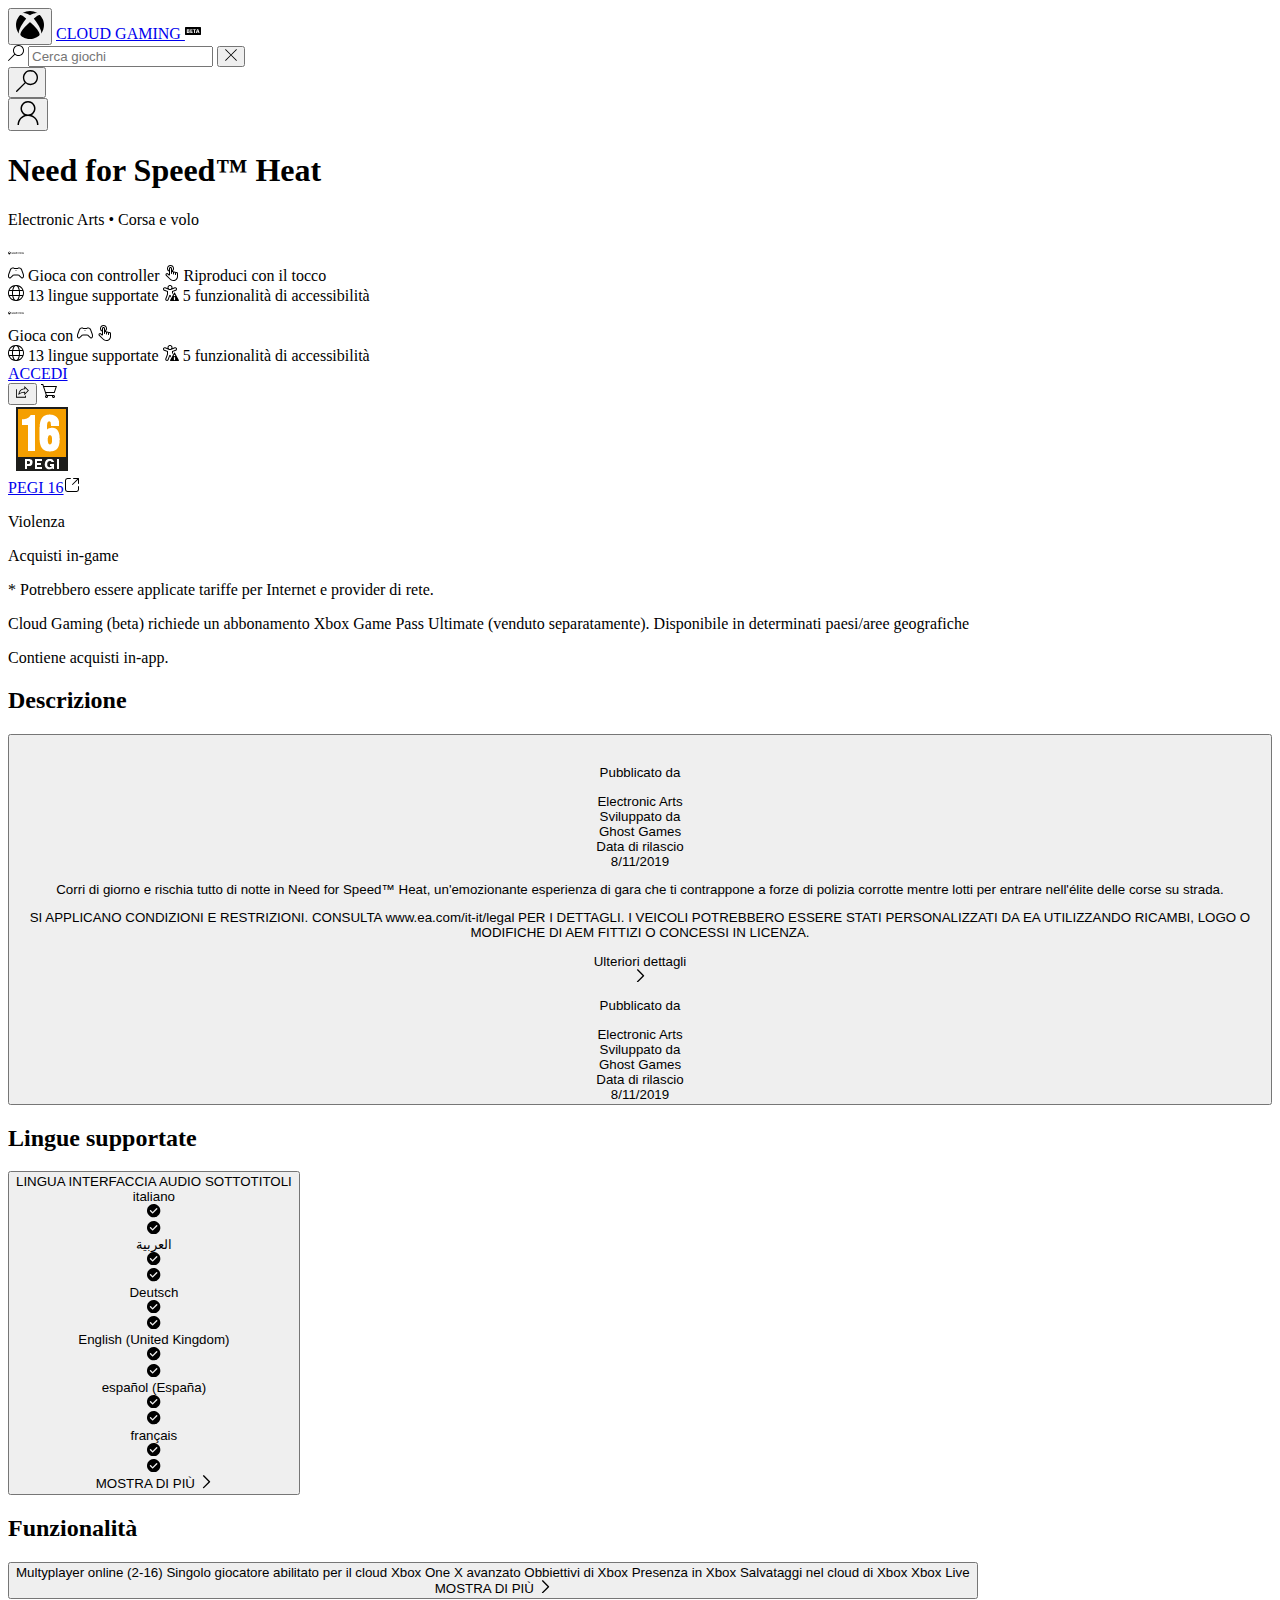
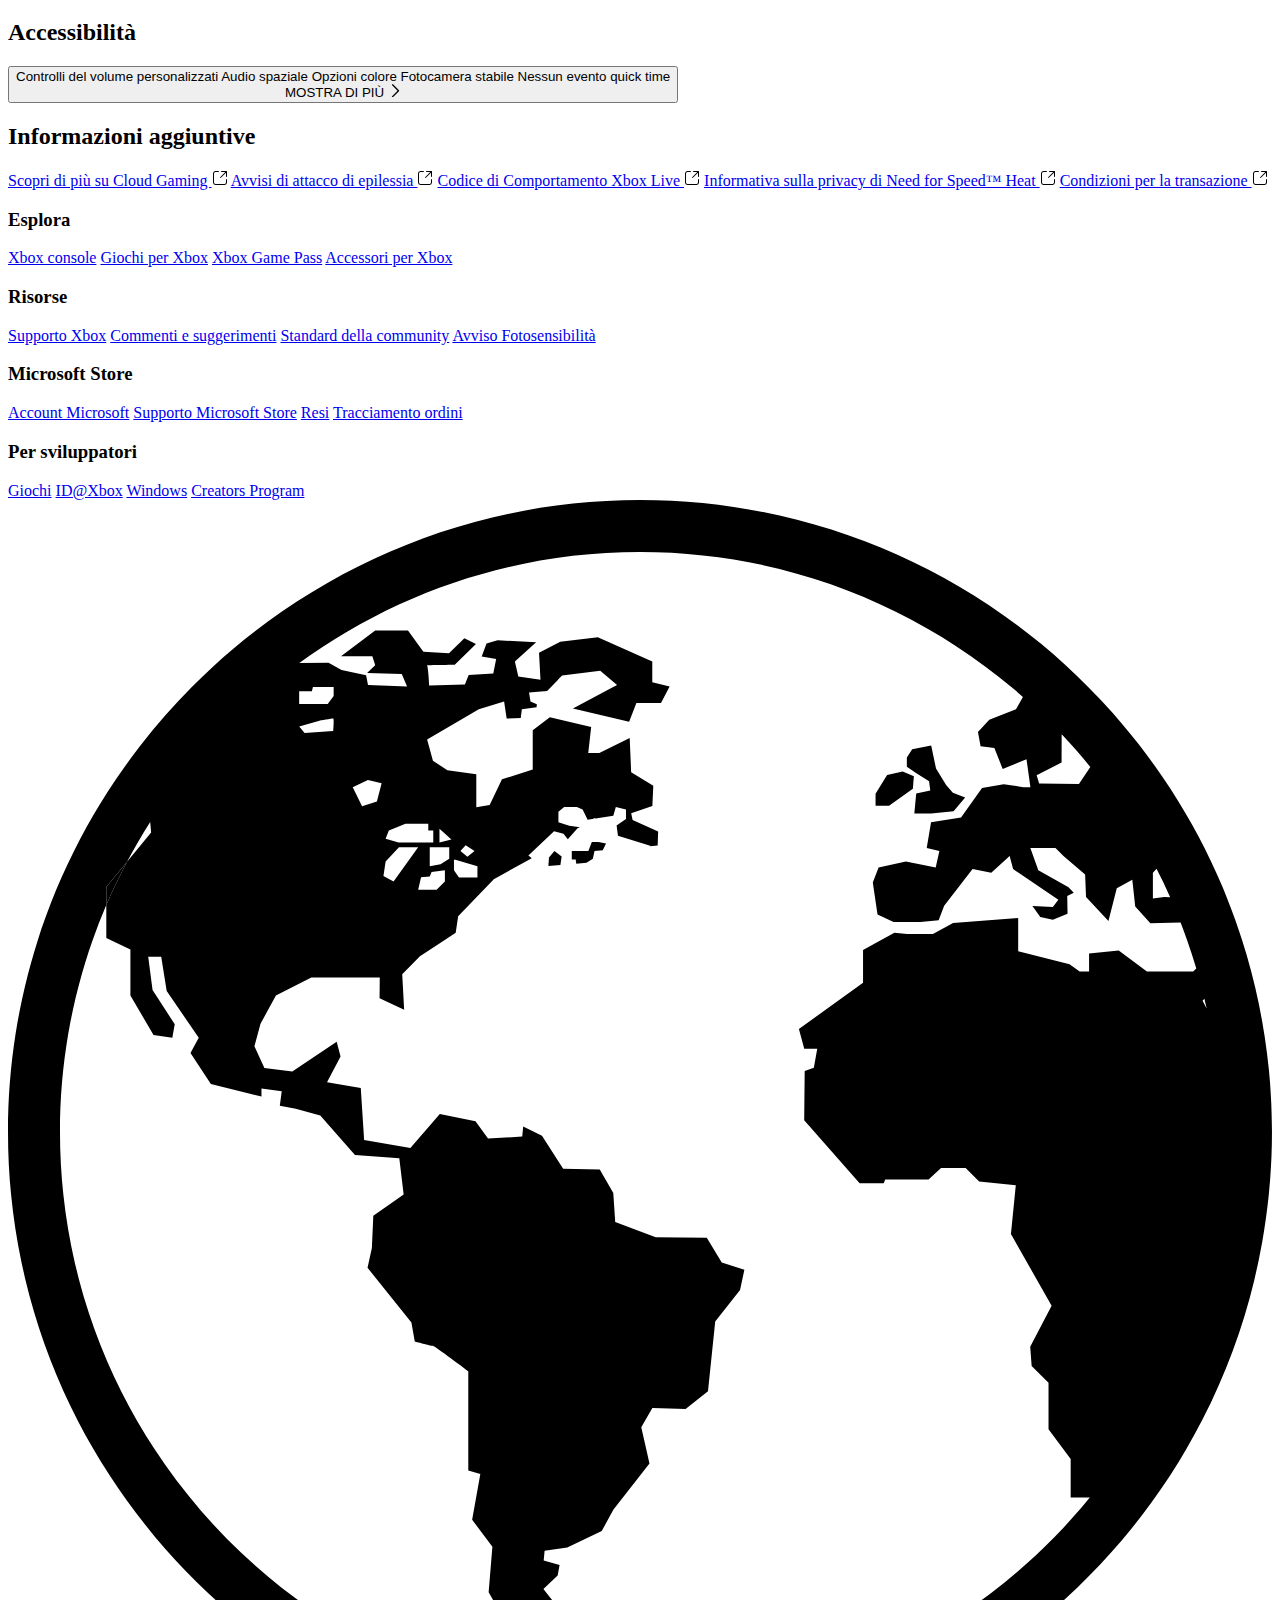
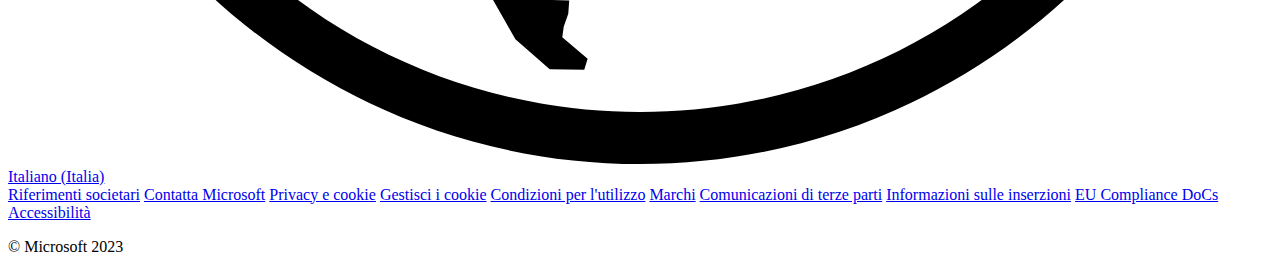
==== commit 3dc1b6e0: "feat:added more-info-section" ====
--- a/game.html
+++ b/game.html
@@ -365,6 +365,122 @@
             </div>
           </div>
         </div>
+        <!---desc-section-->
+        <div class="desc-section">
+          <div class="section-text">
+            <h2>Descrizione</h2>
+          </div>
+          <div class="desc-section__content">
+            <a href="#">
+              <!---inizio button-->
+              <button class="desc-button">
+                <div class="x">
+                  <div class="desc-button__img">
+                    <img src="./assets/images/description/nfs.jpg" alt="" />
+                  </div>
+                  <!-- WIP right ///////////////////////////////////// -->
+                  <div class="sm-text">
+                    <div class="desc-button__body-right1">
+                      <div class="desc-button__body-right1--up">
+                        <p>Pubblicato da</p>
+                      </div>
+                      <div class="desc-button__body-right1--down">
+                        Electronic Arts
+                      </div>
+                    </div>
+                    <div class="desc-button__body-right2">
+                      <div class="desc-button__body-right2--up">
+                        Sviluppato da
+                      </div>
+                      <div class="desc-button__body-right2--down">
+                        Ghost Games
+                      </div>
+                    </div>
+                    <div class="desc-button__body-right3">
+                      <div class="desc-button__body-right3--up">
+                        Data di rilascio
+                      </div>
+                      <div class="desc-button__body-right3--down">
+                        8/11/2019
+                      </div>
+                    </div>
+                  </div>
+                </div>
+
+                <!-- WIP right //////////////////////////////////////////////-->
+                <div class="desc-button__body">
+                  <div class="desc-button__body-left">
+                    <div class="desc-button__body-left--text">
+                      <p class="desc-button__body-left--text-up">
+                        Corri di giorno e rischia tutto di notte in Need for
+                        Speed™ Heat, un'emozionante esperienza di gara che ti
+                        contrappone a forze di polizia corrotte mentre lotti per
+                        entrare nell'élite delle corse su strada.
+                      </p>
+                      <p>
+                        SI APPLICANO CONDIZIONI E RESTRIZIONI. CONSULTA
+                        www.ea.com/it-it/legal PER I DETTAGLI. I VEICOLI
+                        POTREBBERO ESSERE STATI PERSONALIZZATI DA EA UTILIZZANDO
+                        RICAMBI, LOGO O MODIFICHE DI AEM FITTIZI O CONCESSI IN
+                        LICENZA.
+                      </p>
+                    </div>
+                    <div class="desc-button__body-showmore">
+                      <div class="desc-button__body-showmore--text">
+                        Ulteriori dettagli
+                        <div class="svg-body">
+                          <div class="svg-body--arrow">
+                            <svg
+                              width="1em"
+                              height="1em"
+                              viewBox="0 0 32 32"
+                              class="ShowMore-module__showMoreIcon___cKLDq Icon-module__icon___6ICyA Icon-module__xxSmall___vViZA"
+                              aria-hidden="true"
+                            >
+                              <path
+                                d="M9.775.97l-.092.128a1.627 1.627 0 00.2 2.051l12.994 12.995L9.851 29.171l-.107.12a1.631 1.631 0 00.107 2.178 1.625 1.625 0 002.298 0l14.176-14.175.107-.12a1.631 1.631 0 00-.107-2.179L12.18.851l-.14-.126a1.625 1.625 0 00-2.158.126L9.775.97z"
+                                fill-rule="evenodd"
+                              ></path>
+                            </svg>
+                          </div>
+                        </div>
+                      </div>
+                    </div>
+                  </div>
+                  <!-- WIP ORIGINAL RIGHT -->
+                  <div class="desc-button__body-right">
+                    <div class="desc-button__body-right1">
+                      <div class="desc-button__body-right1--up">
+                        <p>Pubblicato da</p>
+                      </div>
+                      <div class="desc-button__body-right1--down">
+                        Electronic Arts
+                      </div>
+                    </div>
+                    <div class="desc-button__body-right2">
+                      <div class="desc-button__body-right2--up">
+                        Sviluppato da
+                      </div>
+                      <div class="desc-button__body-right2--down">
+                        Ghost Games
+                      </div>
+                    </div>
+                    <div class="desc-button__body-right3">
+                      <div class="desc-button__body-right3--up">
+                        Data di rilascio
+                      </div>
+                      <div class="desc-button__body-right3--down">
+                        8/11/2019
+                      </div>
+                    </div>
+                  </div>
+                  <!-- WIP ORIGINAL RIGHT -->
+                </div>
+              </button>
+            </a>
+          </div>
+        </div>
+
         <div class="language-section">
           <div class="section-text">
             <h2>Lingue supportate</h2>
@@ -651,9 +767,87 @@
             </button>
           </div>
         </div>
+        <div class="more-info__module-container">
+          <div class="section-text">
+            <h2>Informazioni aggiuntive</h2>
+          </div>
+          <div class="more-info__button-container">
+            <a href="#"
+              >Scopri di più su Cloud Gaming
+              <svg
+                width="1em"
+                height="1em"
+                viewBox="0 0 32 32"
+                class="Button-modulebuttonIcon_540Jm Button-modulemarginLeft_Bqq-9 Icon-moduleicon_6ICyA Icon-modulexxSmall_vViZA"
+                aria-hidden="true"
+              >
+                <path
+                  d="M12.921 2.001l.117.007a1 1 0 010 1.986l-.117.007H7l-.176.005a3 3 0 00-2.819 2.819L4 7v18l.005.176a3 3 0 002.819 2.819l.176.005h18l.176-.005a3 3 0 002.819-2.819l.005-.176v-6l.007-.116a1 1 0 011.986 0L30 19v6l-.005.217a5 5 0 01-4.772 4.778l-.223.005H7l-.217-.004a5 5 0 01-4.778-4.773L2 25.001v-18l.005-.217a5 5 0 014.772-4.778L7 2.001h5.921zm16.079 0c.27 0 .505.1.703.297a.961.961 0 01.297.703v10c0 .27-.099.505-.297.703a.961.961 0 01-.703.297.961.961 0 01-.703-.297.961.961 0 01-.297-.703V5.407L17.703 15.704a.929.929 0 01-.703.297.929.929 0 01-.703-.297c-.198-.218-.297-.453-.297-.703 0-.27.099-.505.297-.703L26.594 4.001H19a.961.961 0 01-.703-.297.961.961 0 01-.297-.703c0-.27.099-.505.297-.703A.961.961 0 0119 2.001h10z"
+                  fill-rule="evenodd"
+                ></path></svg
+            ></a>
+            <a href="#"
+              >Avvisi di attacco di epilessia
+              <svg
+                width="1em"
+                height="1em"
+                viewBox="0 0 32 32"
+                class="Button-modulebuttonIcon_540Jm Button-modulemarginLeft_Bqq-9 Icon-moduleicon_6ICyA Icon-modulexxSmall_vViZA"
+                aria-hidden="true"
+              >
+                <path
+                  d="M12.921 2.001l.117.007a1 1 0 010 1.986l-.117.007H7l-.176.005a3 3 0 00-2.819 2.819L4 7v18l.005.176a3 3 0 002.819 2.819l.176.005h18l.176-.005a3 3 0 002.819-2.819l.005-.176v-6l.007-.116a1 1 0 011.986 0L30 19v6l-.005.217a5 5 0 01-4.772 4.778l-.223.005H7l-.217-.004a5 5 0 01-4.778-4.773L2 25.001v-18l.005-.217a5 5 0 014.772-4.778L7 2.001h5.921zm16.079 0c.27 0 .505.1.703.297a.961.961 0 01.297.703v10c0 .27-.099.505-.297.703a.961.961 0 01-.703.297.961.961 0 01-.703-.297.961.961 0 01-.297-.703V5.407L17.703 15.704a.929.929 0 01-.703.297.929.929 0 01-.703-.297c-.198-.218-.297-.453-.297-.703 0-.27.099-.505.297-.703L26.594 4.001H19a.961.961 0 01-.703-.297.961.961 0 01-.297-.703c0-.27.099-.505.297-.703A.961.961 0 0119 2.001h10z"
+                  fill-rule="evenodd"
+                ></path></svg
+            ></a>
+            <a href="#"
+              >Codice di Comportamento Xbox Live
+              <svg
+                width="1em"
+                height="1em"
+                viewBox="0 0 32 32"
+                class="Button-modulebuttonIcon_540Jm Button-modulemarginLeft_Bqq-9 Icon-moduleicon_6ICyA Icon-modulexxSmall_vViZA"
+                aria-hidden="true"
+              >
+                <path
+                  d="M12.921 2.001l.117.007a1 1 0 010 1.986l-.117.007H7l-.176.005a3 3 0 00-2.819 2.819L4 7v18l.005.176a3 3 0 002.819 2.819l.176.005h18l.176-.005a3 3 0 002.819-2.819l.005-.176v-6l.007-.116a1 1 0 011.986 0L30 19v6l-.005.217a5 5 0 01-4.772 4.778l-.223.005H7l-.217-.004a5 5 0 01-4.778-4.773L2 25.001v-18l.005-.217a5 5 0 014.772-4.778L7 2.001h5.921zm16.079 0c.27 0 .505.1.703.297a.961.961 0 01.297.703v10c0 .27-.099.505-.297.703a.961.961 0 01-.703.297.961.961 0 01-.703-.297.961.961 0 01-.297-.703V5.407L17.703 15.704a.929.929 0 01-.703.297.929.929 0 01-.703-.297c-.198-.218-.297-.453-.297-.703 0-.27.099-.505.297-.703L26.594 4.001H19a.961.961 0 01-.703-.297.961.961 0 01-.297-.703c0-.27.099-.505.297-.703A.961.961 0 0119 2.001h10z"
+                  fill-rule="evenodd"
+                ></path></svg
+            ></a>
+            <a href="#"
+              >Informativa sulla privacy di Need for Speed™ Heat
+              <svg
+                width="1em"
+                height="1em"
+                viewBox="0 0 32 32"
+                class="Button-modulebuttonIcon_540Jm Button-modulemarginLeft_Bqq-9 Icon-moduleicon_6ICyA Icon-modulexxSmall_vViZA"
+                aria-hidden="true"
+              >
+                <path
+                  d="M12.921 2.001l.117.007a1 1 0 010 1.986l-.117.007H7l-.176.005a3 3 0 00-2.819 2.819L4 7v18l.005.176a3 3 0 002.819 2.819l.176.005h18l.176-.005a3 3 0 002.819-2.819l.005-.176v-6l.007-.116a1 1 0 011.986 0L30 19v6l-.005.217a5 5 0 01-4.772 4.778l-.223.005H7l-.217-.004a5 5 0 01-4.778-4.773L2 25.001v-18l.005-.217a5 5 0 014.772-4.778L7 2.001h5.921zm16.079 0c.27 0 .505.1.703.297a.961.961 0 01.297.703v10c0 .27-.099.505-.297.703a.961.961 0 01-.703.297.961.961 0 01-.703-.297.961.961 0 01-.297-.703V5.407L17.703 15.704a.929.929 0 01-.703.297.929.929 0 01-.703-.297c-.198-.218-.297-.453-.297-.703 0-.27.099-.505.297-.703L26.594 4.001H19a.961.961 0 01-.703-.297.961.961 0 01-.297-.703c0-.27.099-.505.297-.703A.961.961 0 0119 2.001h10z"
+                  fill-rule="evenodd"
+                ></path></svg
+            ></a>
+            <a href="#"
+              >Condizioni per la transazione
+              <svg
+                width="1em"
+                height="1em"
+                viewBox="0 0 32 32"
+                class="Button-modulebuttonIcon_540Jm Button-modulemarginLeft_Bqq-9 Icon-moduleicon_6ICyA Icon-modulexxSmall_vViZA"
+                aria-hidden="true"
+              >
+                <path
+                  d="M12.921 2.001l.117.007a1 1 0 010 1.986l-.117.007H7l-.176.005a3 3 0 00-2.819 2.819L4 7v18l.005.176a3 3 0 002.819 2.819l.176.005h18l.176-.005a3 3 0 002.819-2.819l.005-.176v-6l.007-.116a1 1 0 011.986 0L30 19v6l-.005.217a5 5 0 01-4.772 4.778l-.223.005H7l-.217-.004a5 5 0 01-4.778-4.773L2 25.001v-18l.005-.217a5 5 0 014.772-4.778L7 2.001h5.921zm16.079 0c.27 0 .505.1.703.297a.961.961 0 01.297.703v10c0 .27-.099.505-.297.703a.961.961 0 01-.703.297.961.961 0 01-.703-.297.961.961 0 01-.297-.703V5.407L17.703 15.704a.929.929 0 01-.703.297.929.929 0 01-.703-.297c-.198-.218-.297-.453-.297-.703 0-.27.099-.505.297-.703L26.594 4.001H19a.961.961 0 01-.703-.297.961.961 0 01-.297-.703c0-.27.099-.505.297-.703A.961.961 0 0119 2.001h10z"
+                  fill-rule="evenodd"
+                ></path></svg
+            ></a>
+          </div>
+        </div>
       </div>
     </main>
-    <!-- <footer>
+    <!--FOOTER -->
+    <footer>
       <div class="footer">
         <div class="footer__content">
           <div class="footer__column footer__column--explore">
@@ -746,6 +940,7 @@
           </div>
         </div>
       </div>
-    </footer> -->
+    </footer>
+    <!-- FOOTER-->
   </body>
 </html>
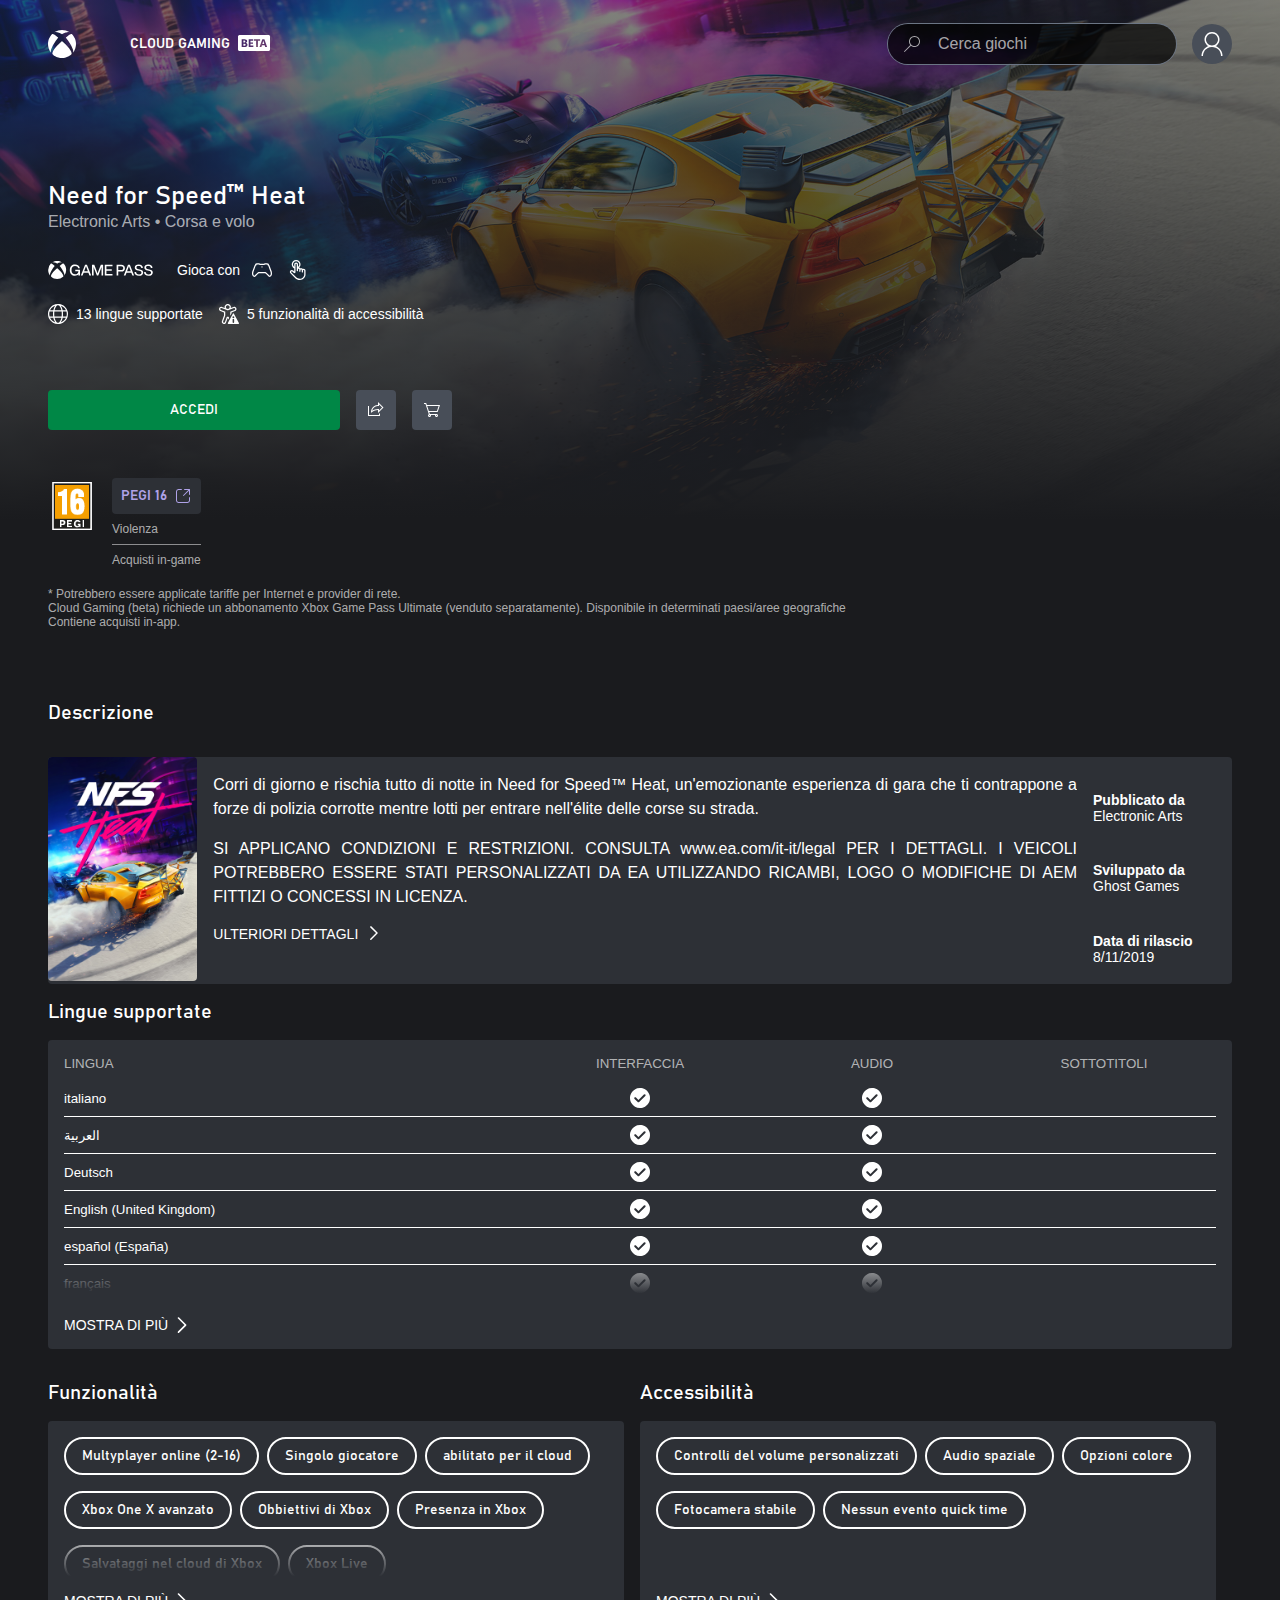
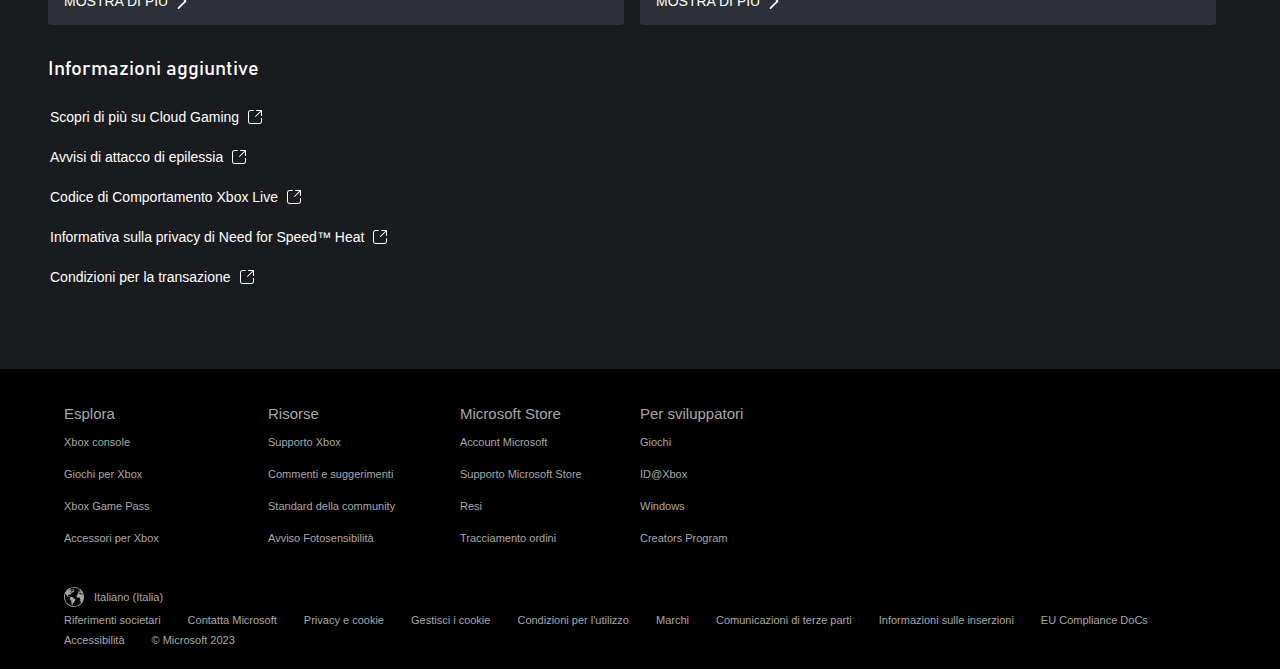
==== commit fdee0acd: "Merge pull request #70 from JCGrnm/development" ====
--- a/game.html
+++ b/game.html
@@ -365,122 +365,108 @@
             </div>
           </div>
         </div>
-        <!---desc-section-->
         <div class="desc-section">
           <div class="section-text">
             <h2>Descrizione</h2>
           </div>
           <div class="desc-section__content">
-            <a href="#">
-              <!---inizio button-->
-              <button class="desc-button">
-                <div class="x">
-                  <div class="desc-button__img">
-                    <img src="./assets/images/description/nfs.jpg" alt="" />
-                  </div>
-                  <!-- WIP right ///////////////////////////////////// -->
-                  <div class="sm-text">
-                    <div class="desc-button__body-right1">
-                      <div class="desc-button__body-right1--up">
-                        <p>Pubblicato da</p>
-                      </div>
-                      <div class="desc-button__body-right1--down">
-                        Electronic Arts
-                      </div>
-                    </div>
-                    <div class="desc-button__body-right2">
-                      <div class="desc-button__body-right2--up">
-                        Sviluppato da
-                      </div>
-                      <div class="desc-button__body-right2--down">
-                        Ghost Games
-                      </div>
-                    </div>
-                    <div class="desc-button__body-right3">
-                      <div class="desc-button__body-right3--up">
-                        Data di rilascio
-                      </div>
-                      <div class="desc-button__body-right3--down">
-                        8/11/2019
-                      </div>
-                    </div>
-                  </div>
-                </div>
-
-                <!-- WIP right //////////////////////////////////////////////-->
-                <div class="desc-button__body">
-                  <div class="desc-button__body-left">
-                    <div class="desc-button__body-left--text">
-                      <p class="desc-button__body-left--text-up">
-                        Corri di giorno e rischia tutto di notte in Need for
-                        Speed™ Heat, un'emozionante esperienza di gara che ti
-                        contrappone a forze di polizia corrotte mentre lotti per
-                        entrare nell'élite delle corse su strada.
-                      </p>
-                      <p>
-                        SI APPLICANO CONDIZIONI E RESTRIZIONI. CONSULTA
-                        www.ea.com/it-it/legal PER I DETTAGLI. I VEICOLI
-                        POTREBBERO ESSERE STATI PERSONALIZZATI DA EA UTILIZZANDO
-                        RICAMBI, LOGO O MODIFICHE DI AEM FITTIZI O CONCESSI IN
-                        LICENZA.
-                      </p>
-                    </div>
-                    <div class="desc-button__body-showmore">
-                      <div class="desc-button__body-showmore--text">
-                        Ulteriori dettagli
-                        <div class="svg-body">
-                          <div class="svg-body--arrow">
-                            <svg
-                              width="1em"
-                              height="1em"
-                              viewBox="0 0 32 32"
-                              class="ShowMore-module__showMoreIcon___cKLDq Icon-module__icon___6ICyA Icon-module__xxSmall___vViZA"
-                              aria-hidden="true"
-                            >
-                              <path
-                                d="M9.775.97l-.092.128a1.627 1.627 0 00.2 2.051l12.994 12.995L9.851 29.171l-.107.12a1.631 1.631 0 00.107 2.178 1.625 1.625 0 002.298 0l14.176-14.175.107-.12a1.631 1.631 0 00-.107-2.179L12.18.851l-.14-.126a1.625 1.625 0 00-2.158.126L9.775.97z"
-                                fill-rule="evenodd"
-                              ></path>
-                            </svg>
-                          </div>
+            <button class="desc-button">
+              <div class="x">
+                <div class="desc-button__img">
+                  <img src="./assets/images/description/nfs.jpg" alt="" />
+                </div>
+                <div class="sm-text">
+                  <div class="desc-button__body-right1">
+                    <div class="desc-button__body-right1--up">
+                      <p>Pubblicato da</p>
+                    </div>
+                    <div class="desc-button__body-right1--down">
+                      Electronic Arts
+                    </div>
+                  </div>
+                  <div class="desc-button__body-right2">
+                    <div class="desc-button__body-right2--up">
+                      Sviluppato da
+                    </div>
+                    <div class="desc-button__body-right2--down">
+                      Ghost Games
+                    </div>
+                  </div>
+                  <div class="desc-button__body-right3">
+                    <div class="desc-button__body-right3--up">
+                      Data di rilascio
+                    </div>
+                    <div class="desc-button__body-right3--down">8/11/2019</div>
+                  </div>
+                </div>
+              </div>
+              <div class="desc-button__body">
+                <div class="desc-button__body-left">
+                  <div class="desc-button__body-left--text">
+                    <p class="desc-button__body-left--text-up">
+                      Corri di giorno e rischia tutto di notte in Need for
+                      Speed™ Heat, un'emozionante esperienza di gara che ti
+                      contrappone a forze di polizia corrotte mentre lotti per
+                      entrare nell'élite delle corse su strada.
+                    </p>
+                    <p>
+                      SI APPLICANO CONDIZIONI E RESTRIZIONI. CONSULTA
+                      www.ea.com/it-it/legal PER I DETTAGLI. I VEICOLI
+                      POTREBBERO ESSERE STATI PERSONALIZZATI DA EA UTILIZZANDO
+                      RICAMBI, LOGO O MODIFICHE DI AEM FITTIZI O CONCESSI IN
+                      LICENZA.
+                    </p>
+                  </div>
+                  <div class="desc-button__body-showmore">
+                    <div class="desc-button__body-showmore--text">
+                      Ulteriori dettagli
+                      <div class="svg-body">
+                        <div class="svg-body--arrow">
+                          <svg
+                            width="1em"
+                            height="1em"
+                            viewBox="0 0 32 32"
+                            class="ShowMore-module__showMoreIcon___cKLDq Icon-module__icon___6ICyA Icon-module__xxSmall___vViZA"
+                            aria-hidden="true"
+                          >
+                            <path
+                              d="M9.775.97l-.092.128a1.627 1.627 0 00.2 2.051l12.994 12.995L9.851 29.171l-.107.12a1.631 1.631 0 00.107 2.178 1.625 1.625 0 002.298 0l14.176-14.175.107-.12a1.631 1.631 0 00-.107-2.179L12.18.851l-.14-.126a1.625 1.625 0 00-2.158.126L9.775.97z"
+                              fill-rule="evenodd"
+                            ></path>
+                          </svg>
                         </div>
                       </div>
                     </div>
                   </div>
-                  <!-- WIP ORIGINAL RIGHT -->
-                  <div class="desc-button__body-right">
-                    <div class="desc-button__body-right1">
-                      <div class="desc-button__body-right1--up">
-                        <p>Pubblicato da</p>
-                      </div>
-                      <div class="desc-button__body-right1--down">
-                        Electronic Arts
-                      </div>
-                    </div>
-                    <div class="desc-button__body-right2">
-                      <div class="desc-button__body-right2--up">
-                        Sviluppato da
-                      </div>
-                      <div class="desc-button__body-right2--down">
-                        Ghost Games
-                      </div>
-                    </div>
-                    <div class="desc-button__body-right3">
-                      <div class="desc-button__body-right3--up">
-                        Data di rilascio
-                      </div>
-                      <div class="desc-button__body-right3--down">
-                        8/11/2019
-                      </div>
-                    </div>
-                  </div>
-                  <!-- WIP ORIGINAL RIGHT -->
-                </div>
-              </button>
-            </a>
+                </div>
+                <div class="desc-button__body-right">
+                  <div class="desc-button__body-right1">
+                    <div class="desc-button__body-right1--up">
+                      <p>Pubblicato da</p>
+                    </div>
+                    <div class="desc-button__body-right1--down">
+                      Electronic Arts
+                    </div>
+                  </div>
+                  <div class="desc-button__body-right2">
+                    <div class="desc-button__body-right2--up">
+                      Sviluppato da
+                    </div>
+                    <div class="desc-button__body-right2--down">
+                      Ghost Games
+                    </div>
+                  </div>
+                  <div class="desc-button__body-right3">
+                    <div class="desc-button__body-right3--up">
+                      Data di rilascio
+                    </div>
+                    <div class="desc-button__body-right3--down">8/11/2019</div>
+                  </div>
+                </div>
+              </div>
+            </button>
           </div>
         </div>
-
         <div class="language-section">
           <div class="section-text">
             <h2>Lingue supportate</h2>
@@ -772,7 +758,7 @@
             <h2>Informazioni aggiuntive</h2>
           </div>
           <div class="more-info__button-container">
-            <a href="#"
+            <a href="https://www.xbox.com/it-IT/xbox-game-pass" target="_blank"
               >Scopri di più su Cloud Gaming
               <svg
                 width="1em"
@@ -786,7 +772,7 @@
                   fill-rule="evenodd"
                 ></path></svg
             ></a>
-            <a href="#"
+            <a href="https://support.xbox.com/it-IT/help/family-online-safety/online-safety/photosensitive-seizure-warning" target="_blank"
               >Avvisi di attacco di epilessia
               <svg
                 width="1em"
@@ -800,7 +786,7 @@
                   fill-rule="evenodd"
                 ></path></svg
             ></a>
-            <a href="#"
+            <a href="https://www.xbox.com/it-IT/legal/community-standards" target="_blank"
               >Codice di Comportamento Xbox Live
               <svg
                 width="1em"
@@ -814,7 +800,7 @@
                   fill-rule="evenodd"
                 ></path></svg
             ></a>
-            <a href="#"
+            <a href="https://www.ea.com/it-it/legal/privacy-and-cookie-policy" target="_blank"
               >Informativa sulla privacy di Need for Speed™ Heat
               <svg
                 width="1em"
@@ -828,7 +814,7 @@
                   fill-rule="evenodd"
                 ></path></svg
             ></a>
-            <a href="#"
+            <a href="https://www.microsoft.com/it-it/store/b/terms-of-sale" target="_blank"
               >Condizioni per la transazione
               <svg
                 width="1em"
--- a/css/index.css
+++ b/css/index.css
@@ -0,0 +1,3 @@
+@import url(./components/index.css);
+@import url(./template/index.css);
+@import url(./template/scrollbar.css);
